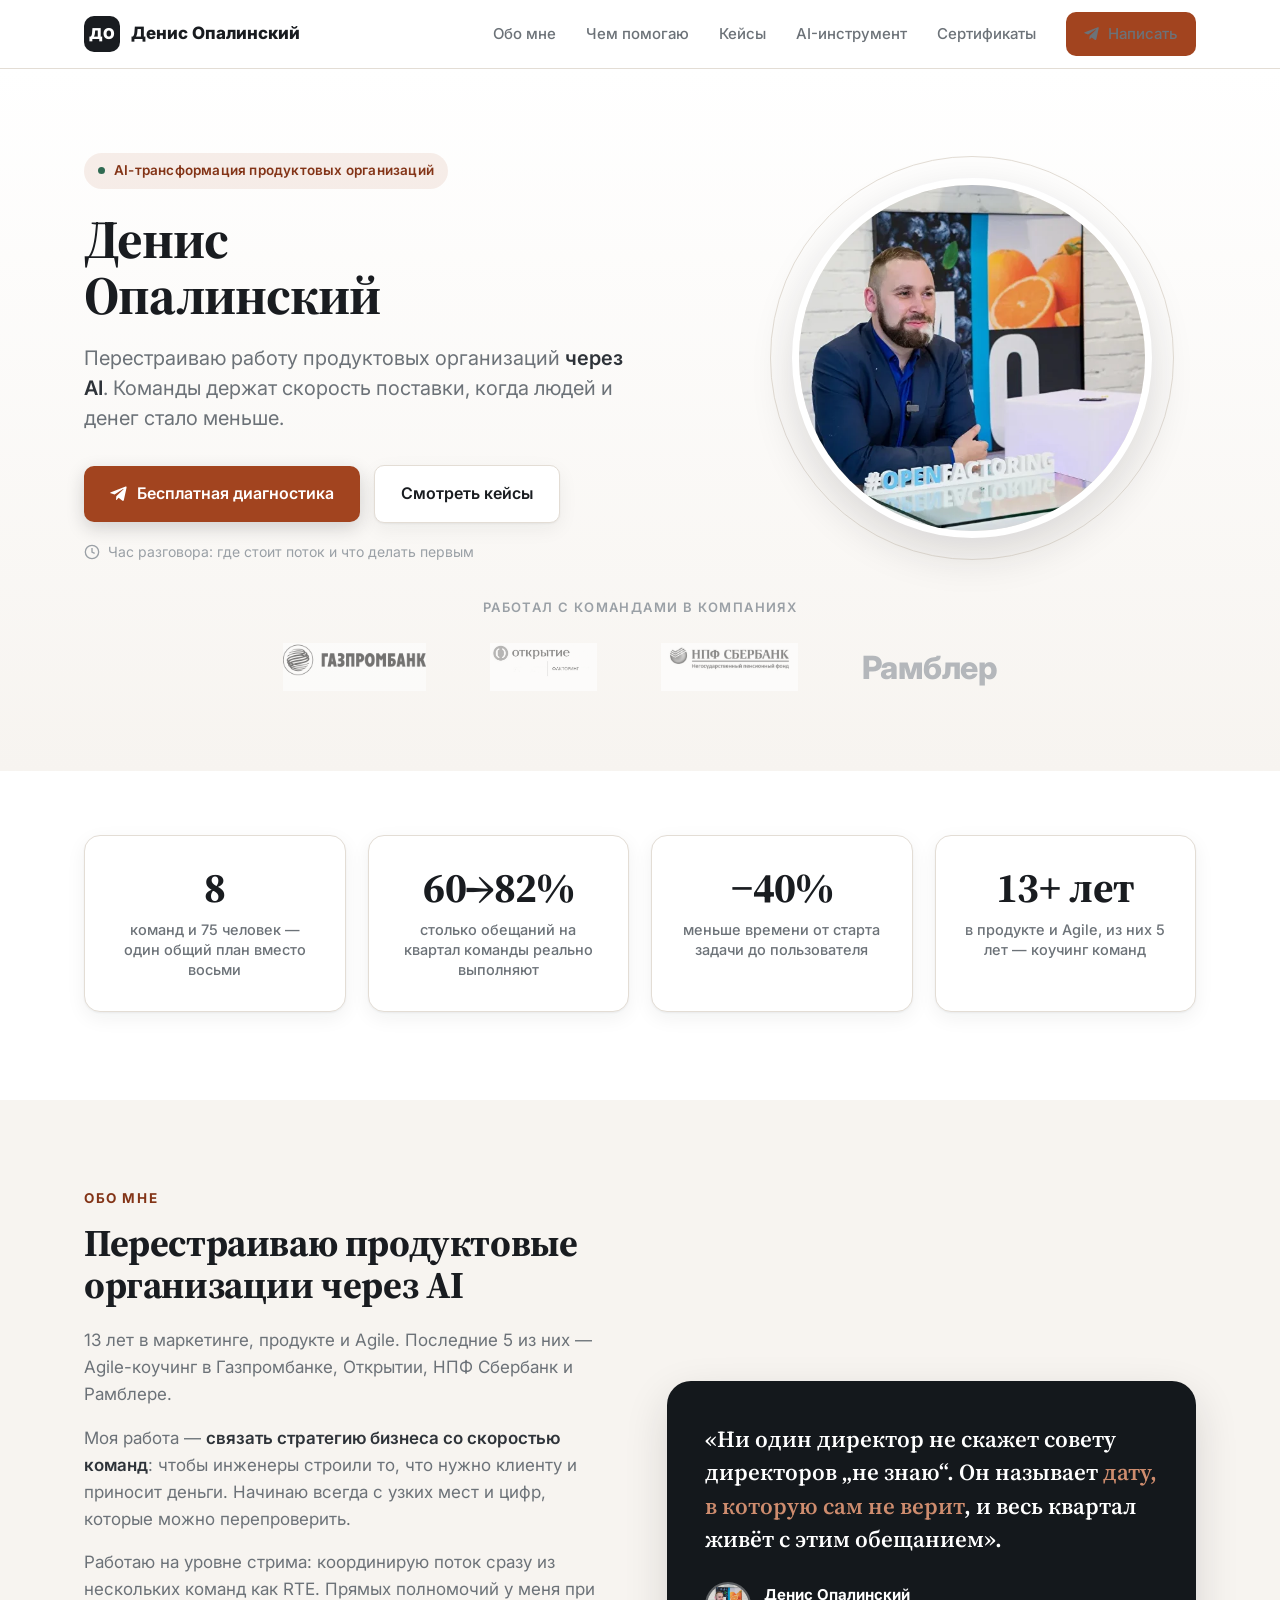
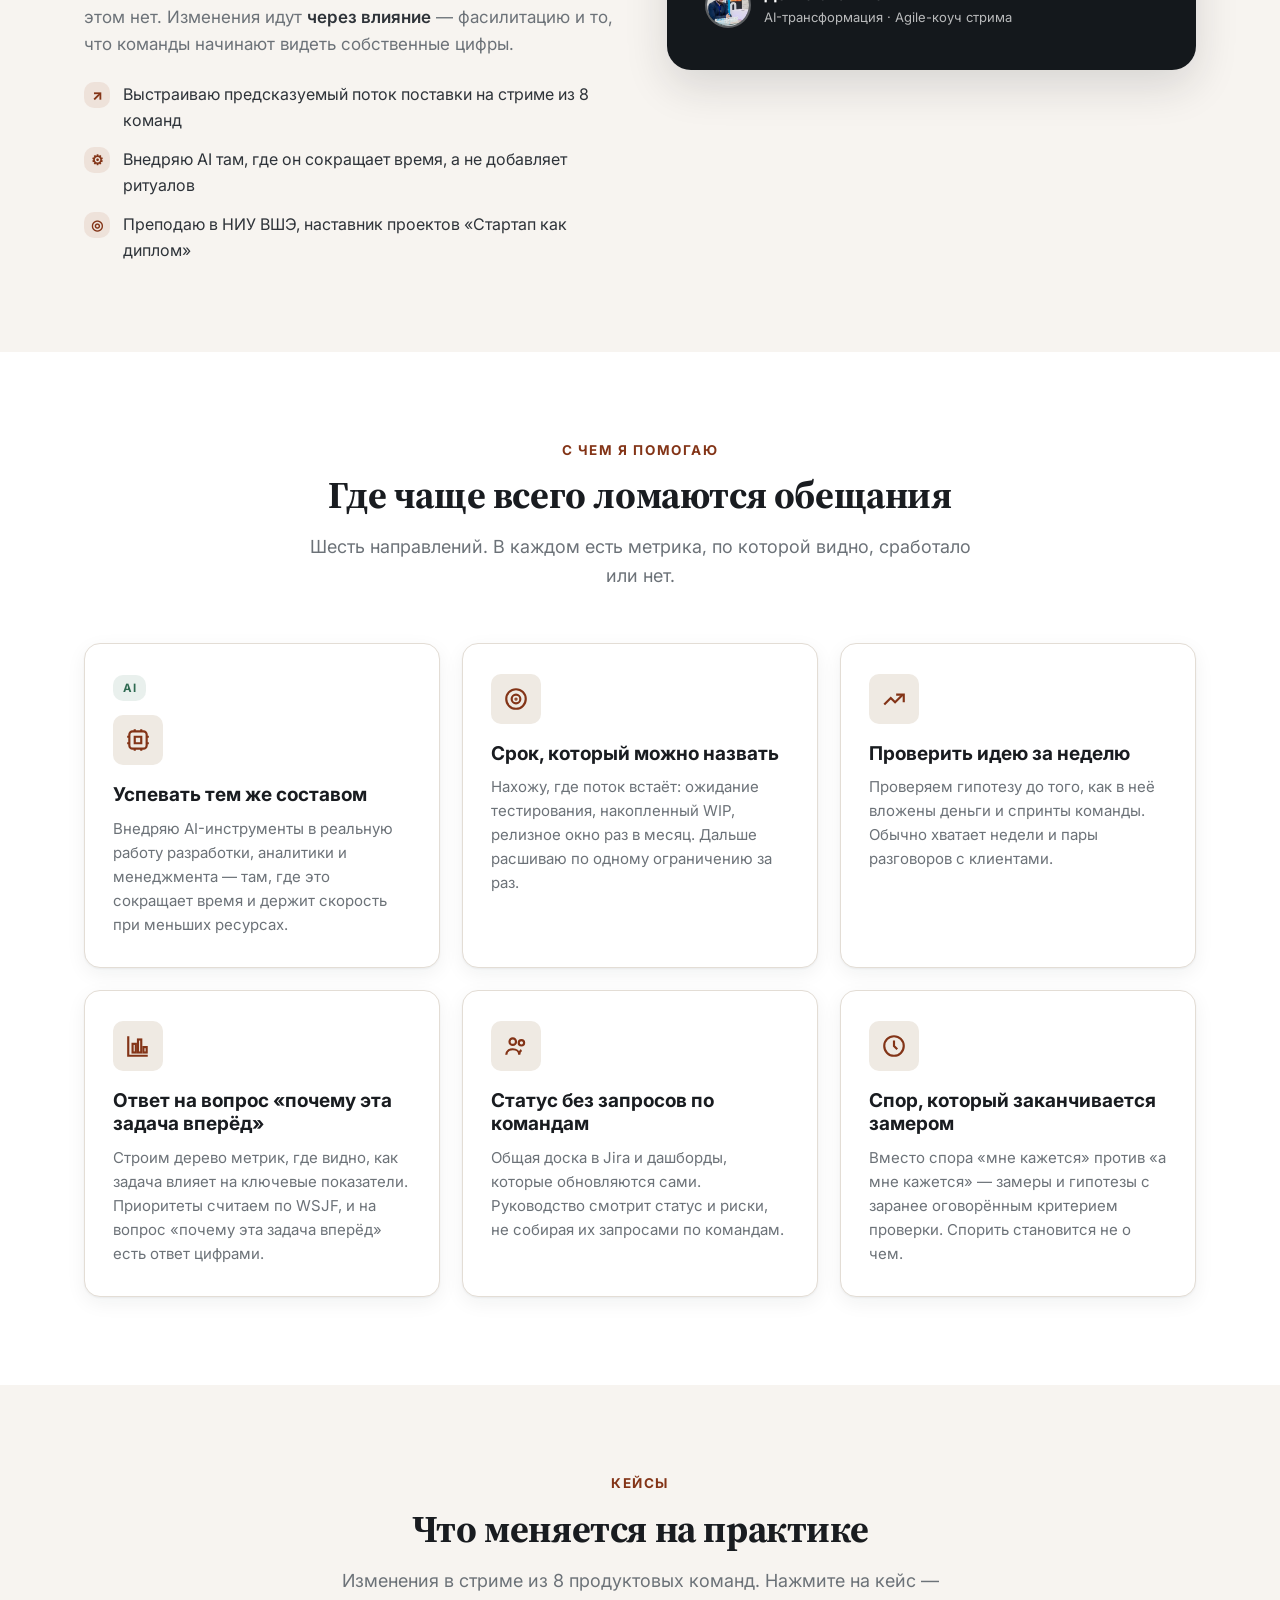
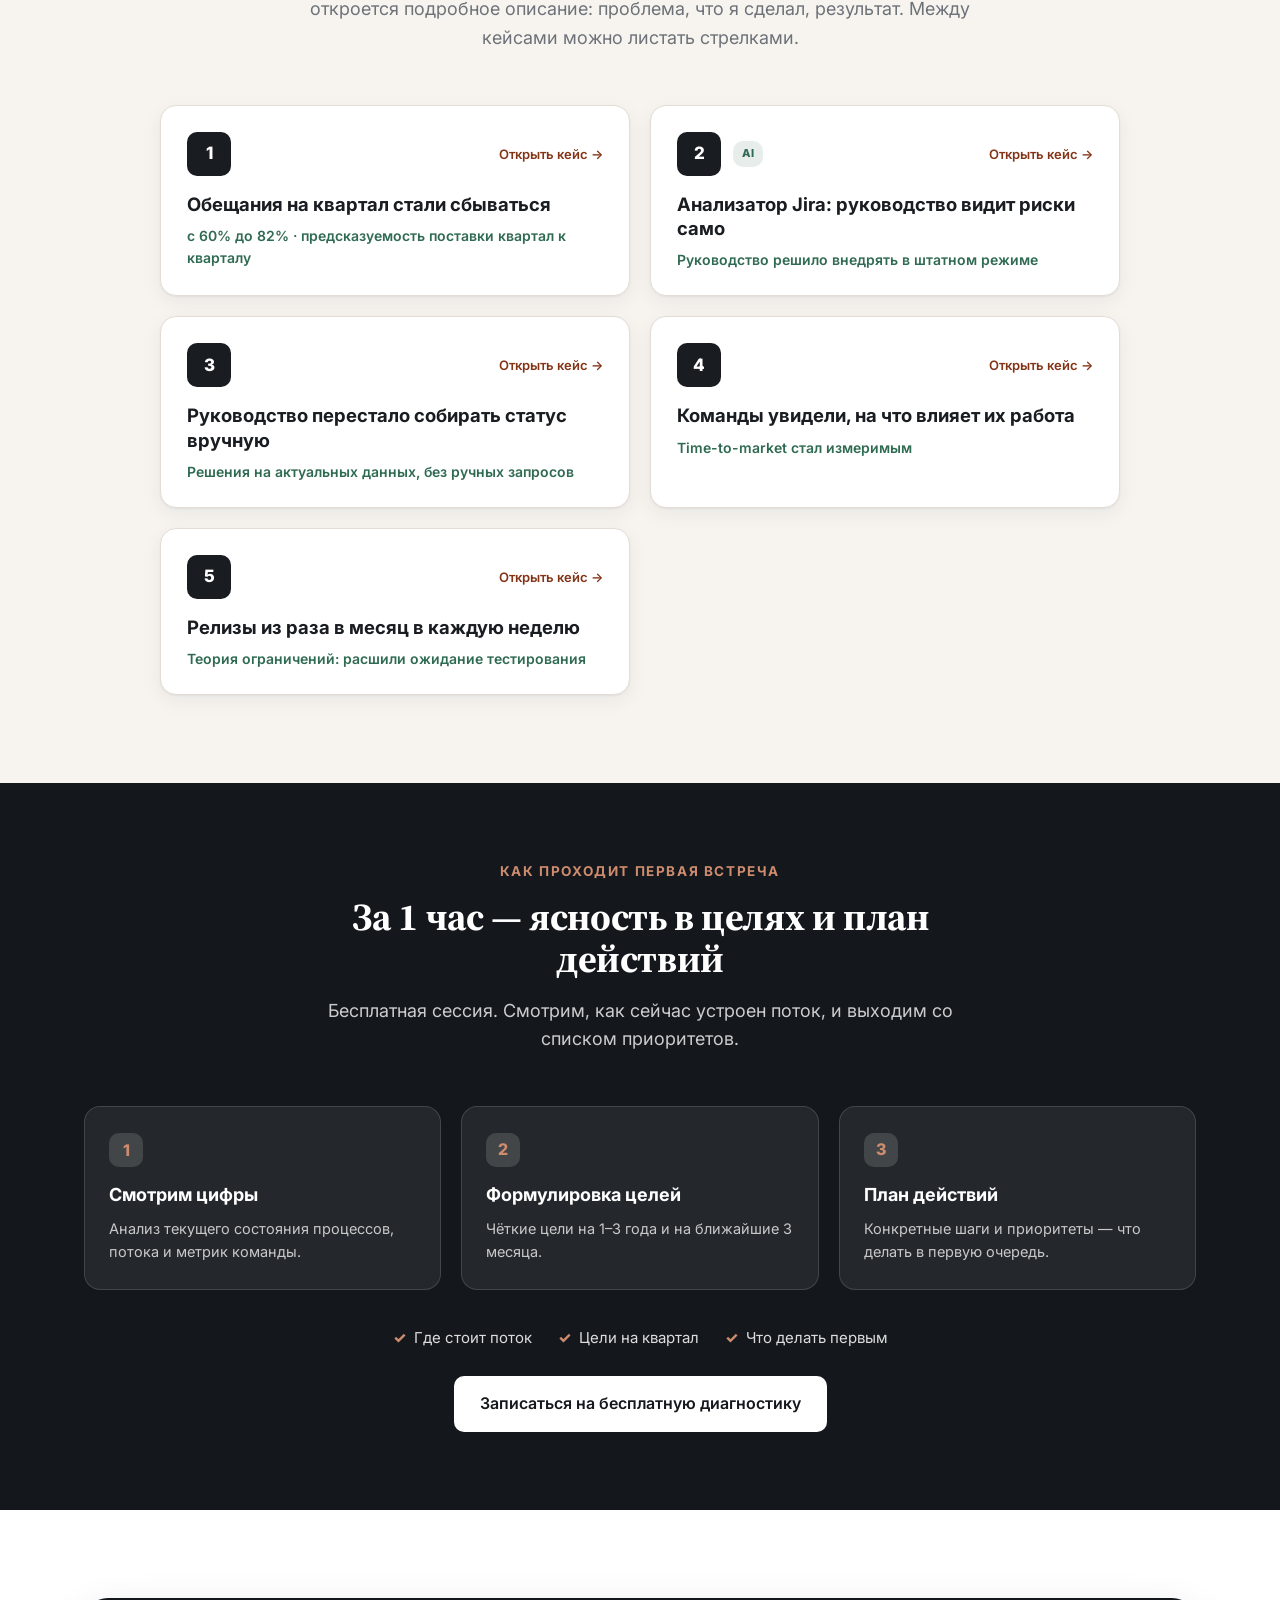
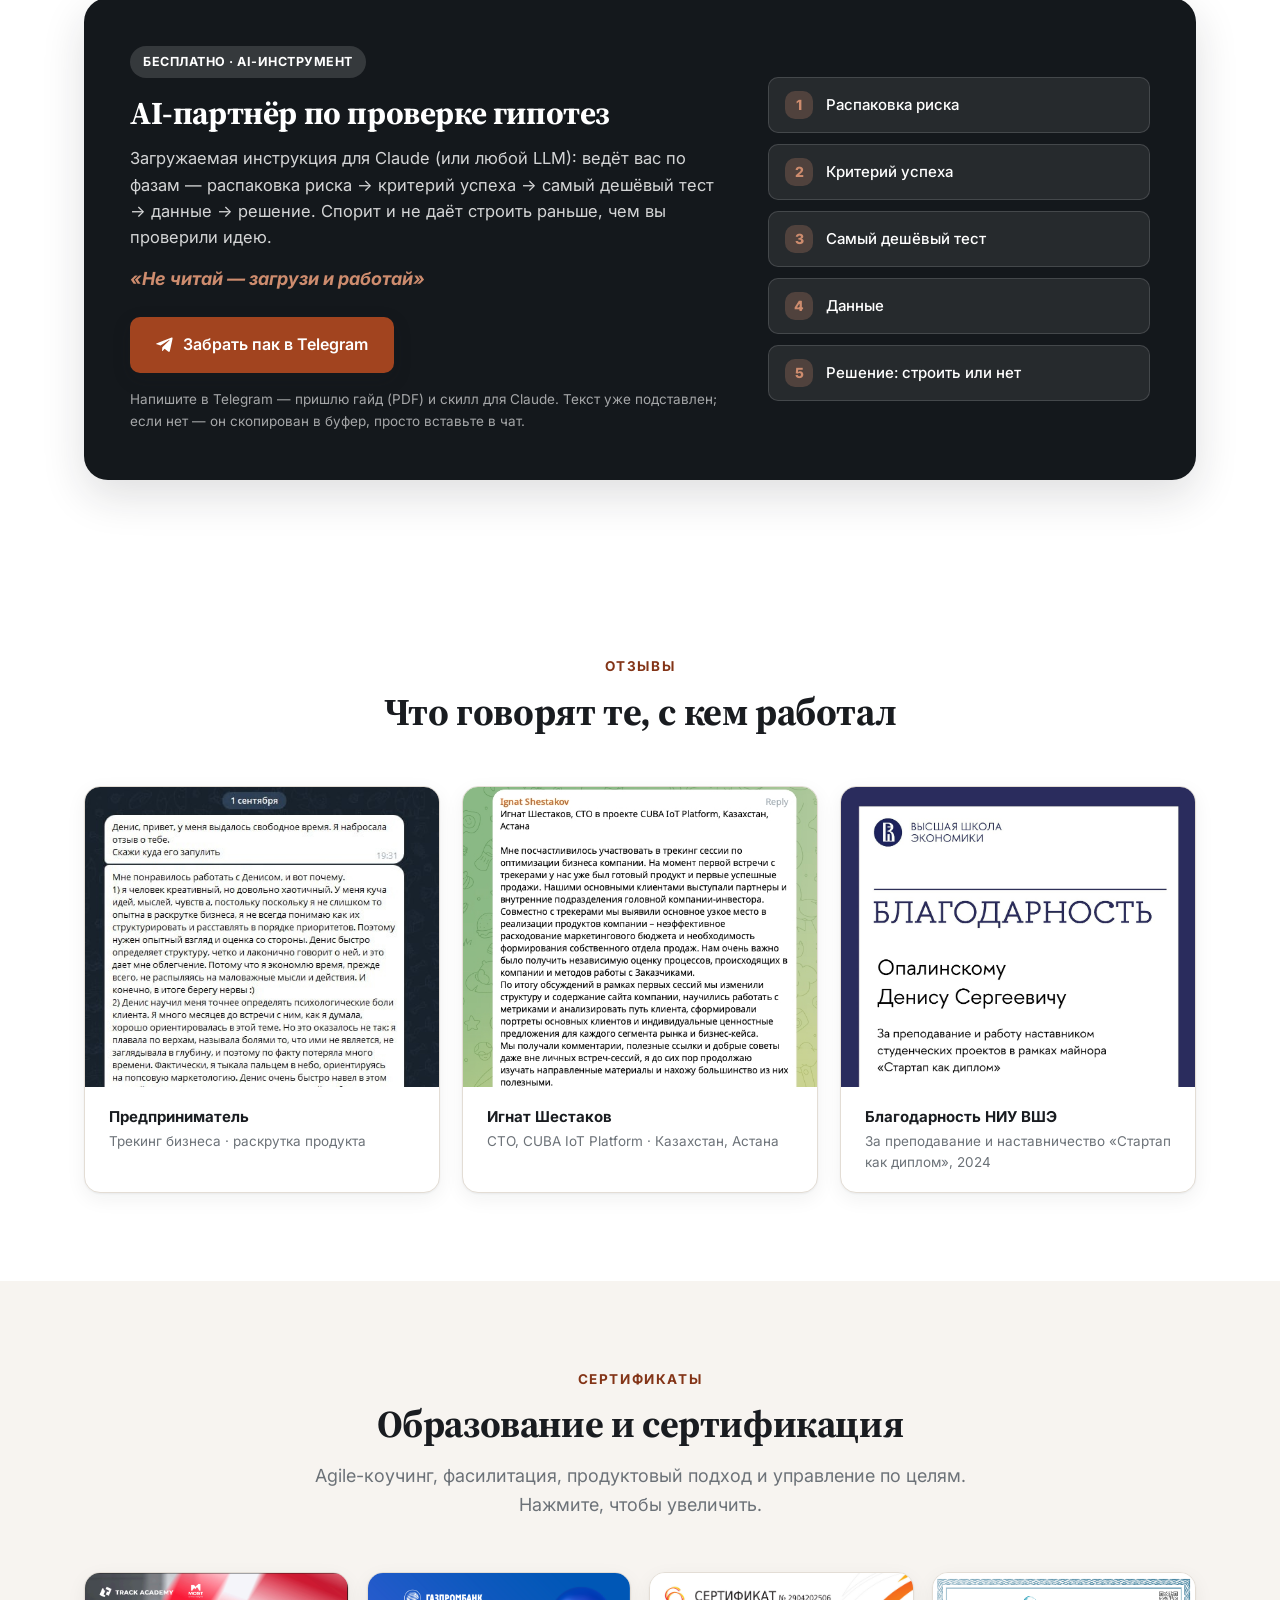
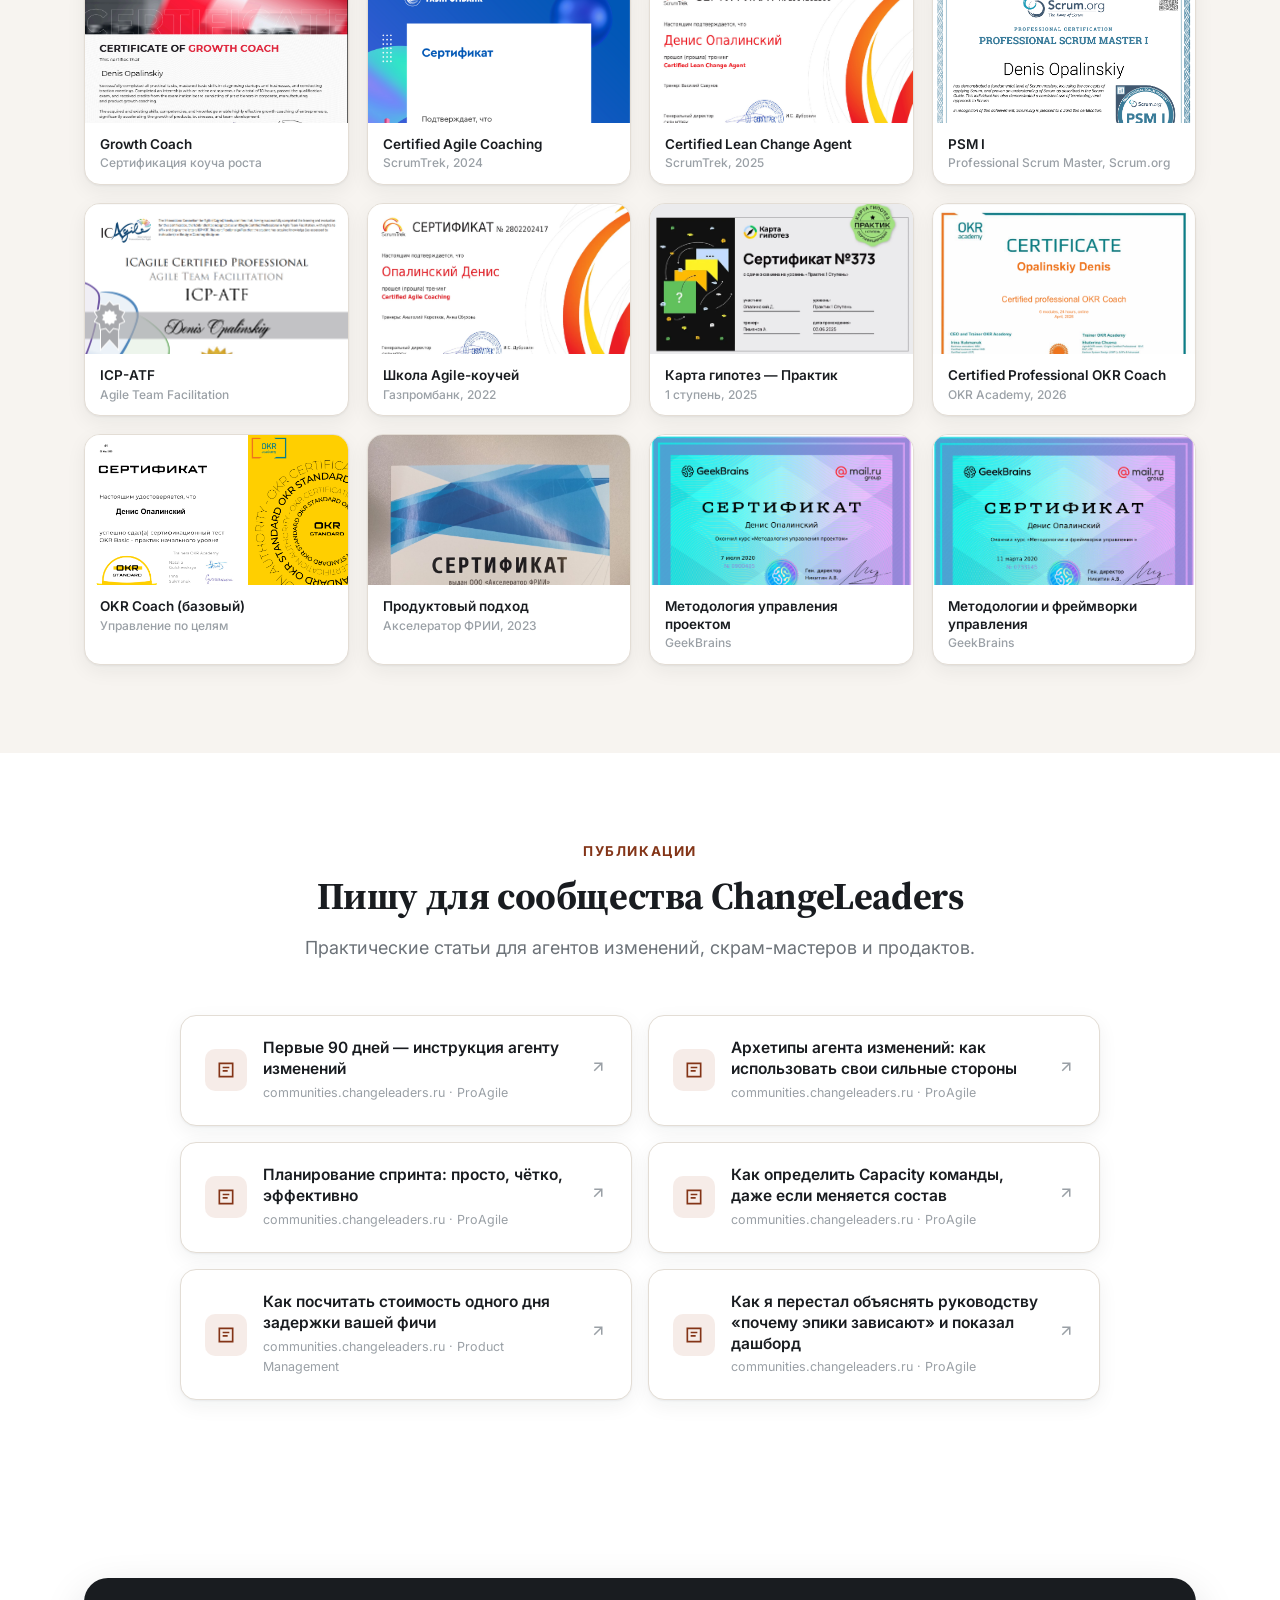
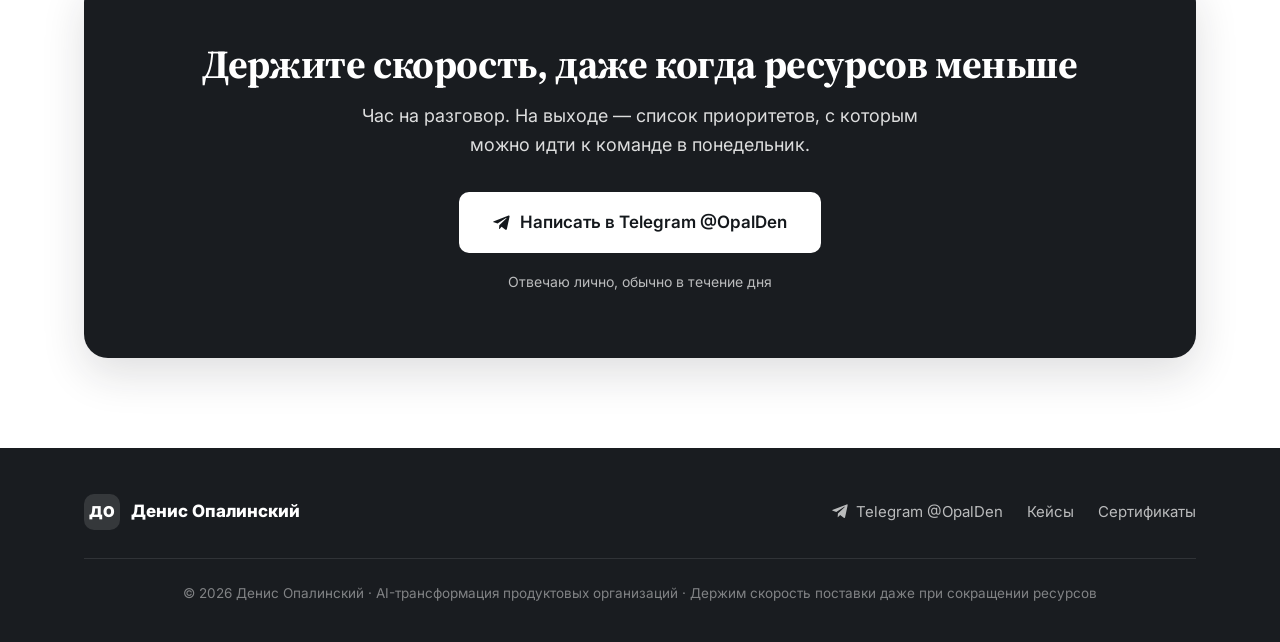
==== index.html @ 6c0de939 "Кейс 1: пояснить, что именно выросло с 60% до 82% Подпись под заголовком была голой цифрой без указа" ====
<!DOCTYPE html>
<!-- build: 2026-07-24 · force production redeploy -->
<html lang="ru">
<head>
<meta charset="UTF-8">
<meta name="viewport" content="width=device-width, initial-scale=1.0">
<title>Денис Опалинский — перестраиваю продуктовые организации через AI</title>
<script>document.documentElement.classList.add('js');</script>
<meta name="description" content="Перестраиваю работу продуктовых организаций через AI — чтобы команды держали скорость поставки даже при сокращении ресурсов. 13+ лет в продукте, 5 лет Agile-коучинга.">
<link rel="preconnect" href="https://fonts.googleapis.com">
<link rel="preconnect" href="https://fonts.gstatic.com" crossorigin>
<link href="https://fonts.googleapis.com/css2?family=Inter:wght@400;500;600;700;800;900&family=Source+Serif+4:opsz,wght@8..60,400;8..60,600;8..60,700&display=swap" rel="stylesheet">
<style>
  :root{
    --ink:#191C20;
    --ink-2:#2B3037;
    --dark:#14181C;
    --accent:#A2441F;
    --accent-deep:#833417;
    --accent-soft:#CE8C6E;
    --ok:#2F6A52;
    --text:#2E3339;
    --muted:#6C7278;
    --muted-2:#9AA0A6;
    --bg:#FFFFFF;
    --bg-alt:#F7F4F0;
    --bg-soft:#EFEAE3;
    --border:#E3DDD5;
    --card:#FFFFFF;
    --shadow:0 1px 2px rgba(25,28,32,.05), 0 6px 20px rgba(25,28,32,.06);
    --shadow-lg:0 16px 44px rgba(25,28,32,.14);
    --radius:16px;
    --radius-sm:10px;
    --radius-lg:24px;
    --max:1160px;
    --font:'Inter',-apple-system,BlinkMacSystemFont,'Segoe UI',Roboto,'Helvetica Neue',Arial,sans-serif;
    --font-display:'Source Serif 4',Georgia,'Times New Roman',serif;
  }
  *{box-sizing:border-box;margin:0;padding:0}
  html{scroll-behavior:smooth}
  body{
    font-family:var(--font);
    color:var(--text);
    background:var(--bg);
    line-height:1.6;
    -webkit-font-smoothing:antialiased;
    text-rendering:optimizeLegibility;
  }
  a{color:inherit;text-decoration:none}
  img{max-width:100%;display:block}
  .wrap{max-width:var(--max);margin:0 auto;padding:0 24px}
  section{position:relative}

  /* ---------- Header ---------- */
  header{
    position:sticky;top:0;z-index:50;
    background:rgba(255,255,255,.82);
    backdrop-filter:saturate(180%) blur(14px);
    border-bottom:1px solid var(--border);
  }
  .nav{display:flex;align-items:center;justify-content:space-between;height:68px}
  .brand{display:flex;align-items:center;gap:11px;font-weight:800;font-size:17px;color:var(--ink)}
  .brand .mark{
    width:36px;height:36px;border-radius:10px;flex:0 0 auto;
    background:var(--ink);
    color:#fff;display:grid;place-items:center;font-weight:900;font-size:15px;letter-spacing:.5px;
  }
  .nav-links{display:flex;align-items:center;gap:30px}
  .nav-links a{color:var(--muted);font-weight:500;font-size:15px;transition:color .15s}
  .nav-links a:hover{color:var(--ink)}
  .nav-cta{
    display:inline-flex;align-items:center;gap:8px;
    background:var(--accent);color:#fff;font-weight:600;font-size:14.5px;
    padding:10px 18px;border-radius:10px;transition:background .15s,transform .15s;
  }
  .nav-cta:hover{background:var(--accent-deep);transform:translateY(-1px)}
  .burger{display:none;background:none;border:0;cursor:pointer;width:42px;height:42px;border-radius:10px}
  .burger span{display:block;width:22px;height:2px;background:var(--ink);margin:5px auto;border-radius:2px;transition:.2s}

  /* ---------- Hero ---------- */
  .hero{
    background:
      linear-gradient(180deg,#fff 0%,var(--bg-alt) 100%);
    padding:84px 0 72px;overflow:hidden;
  }
  .hero-grid{display:grid;grid-template-columns:1.15fr .85fr;gap:56px;align-items:center}
  .eyebrow{
    display:inline-flex;align-items:center;gap:9px;
    background:rgba(162,68,31,.09);color:var(--accent-deep);
    font-weight:600;font-size:13.5px;letter-spacing:.2px;
    padding:7px 14px;border-radius:999px;margin-bottom:22px;
  }
  .eyebrow .dot{width:7px;height:7px;border-radius:50%;background:var(--ok)}
  h1{font-size:54px;line-height:1.04;font-weight:900;letter-spacing:-1.4px;color:var(--ink);margin-bottom:20px}
  .hero h1 .accent{color:var(--accent-deep)}
  .lead{font-size:20px;line-height:1.5;color:var(--muted);max-width:560px;margin-bottom:32px;font-weight:400}
  .lead strong{color:var(--text);font-weight:600}
  .hero-cta{display:flex;flex-wrap:wrap;gap:14px;align-items:center}
  .btn{
    display:inline-flex;align-items:center;gap:9px;font-weight:600;font-size:16px;
    padding:15px 26px;border-radius:10px;cursor:pointer;border:0;transition:.16s;
  }
  .btn-primary{background:var(--accent);color:#fff;box-shadow:0 6px 18px rgba(25,28,32,.18)}
  .btn-primary:hover{background:var(--accent-deep);transform:translateY(-2px);box-shadow:0 10px 24px rgba(25,28,32,.20)}
  .btn-ghost{background:#fff;color:var(--ink);border:1px solid var(--border);box-shadow:var(--shadow)}
  .btn-ghost:hover{border-color:var(--accent-soft);color:var(--accent-deep);transform:translateY(-2px)}
  .hero-note{margin-top:18px;font-size:14px;color:var(--muted-2);display:flex;align-items:center;gap:8px}

  .hero-photo{position:relative;justify-self:center}
  .hero-photo .ring{
    position:absolute;inset:-22px;border-radius:50%;
    border:1px solid var(--border);z-index:0;
  }
  .hero-photo .frame{
    position:relative;z-index:1;width:360px;height:360px;border-radius:50%;
    overflow:hidden;border:7px solid #fff;box-shadow:var(--shadow-lg);background:var(--bg-soft);
  }
  .hero-photo .frame img{width:100%;height:100%;object-fit:cover;object-position:center 20%}
  .badge-float{
    position:absolute;z-index:2;background:#fff;border:1px solid var(--border);
    box-shadow:var(--shadow-lg);border-radius:16px;padding:12px 15px;display:flex;align-items:center;gap:11px;
  }
  .badge-float .num{font-size:22px;font-weight:900;color:var(--accent-deep);line-height:1}
  .badge-float .cap{font-size:12px;color:var(--muted);line-height:1.25;font-weight:500}
  .bf-1{top:18px;left:-34px}
  .bf-2{bottom:24px;right:-30px}

  /* ---------- Logo strip ---------- */
  .logos{padding:34px 0 6px}
  .logos .label{text-align:center;color:var(--muted-2);font-size:13px;font-weight:600;letter-spacing:1.4px;text-transform:uppercase;margin-bottom:24px}
  .logos-row{display:flex;flex-wrap:wrap;align-items:center;justify-content:center;gap:64px}
  .logos-row img{height:48px;width:auto;object-fit:contain;filter:grayscale(1);opacity:.66;transition:.2s}
  .logos-row img:hover{filter:grayscale(0);opacity:1}
  .logos-row .word{font-weight:800;font-size:32px;color:var(--muted-2);opacity:.72;letter-spacing:-.5px}
  @media(max-width:760px){.logos-row{gap:36px 40px}.logos-row img{height:38px}.logos-row .word{font-size:26px}}

  /* ---------- Section header ---------- */
  .sec{padding:88px 0}
  .sec.alt{background:var(--bg-alt)}
  .sec-head{text-align:center;max-width:680px;margin:0 auto 52px}
  .kicker{color:var(--accent-deep);font-weight:700;font-size:13.5px;letter-spacing:1.6px;text-transform:uppercase;margin-bottom:14px}
  h2{font-size:38px;line-height:1.1;font-weight:800;letter-spacing:-.9px;color:var(--ink)}
  .sec-head p{margin-top:16px;font-size:18px;color:var(--muted)}

  /* ---------- Stats ---------- */
  .stats{display:grid;grid-template-columns:repeat(4,1fr);gap:22px}
  .stat{
    background:var(--card);border:1px solid var(--border);border-radius:var(--radius);
    padding:30px 26px;text-align:center;box-shadow:var(--shadow);transition:.18s;
  }
  .stat:hover{transform:translateY(-3px);box-shadow:var(--shadow-lg)}
  .stat .big{font-size:42px;font-weight:900;letter-spacing:-1.5px;
    color:var(--ink);line-height:1}
  .stat .desc{margin-top:12px;color:var(--muted);font-size:14.5px;font-weight:500;line-height:1.4}

  /* ---------- About / superpower ---------- */
  .about-grid{display:grid;grid-template-columns:1fr 1fr;gap:54px;align-items:center}
  .about-text h2{margin-bottom:20px}
  .about-text p{color:var(--muted);font-size:17px;margin-bottom:16px}
  .about-text p strong{color:var(--text);font-weight:600}
  .about-list{list-style:none;margin-top:24px;display:grid;gap:14px}
  .about-list li{display:flex;gap:13px;align-items:flex-start;font-size:16px;color:var(--text)}
  .about-list .ic{flex:0 0 auto;width:26px;height:26px;border-radius:10px;background:rgba(162,68,31,.10);color:var(--accent-deep);display:grid;place-items:center;font-weight:800;font-size:14px}
  .about-card{
    background:var(--dark);color:#fff;border-radius:24px;
    padding:42px 38px;box-shadow:var(--shadow-lg);position:relative;overflow:hidden;
  }
  .about-card::after{content:"";position:absolute;width:260px;height:260px;border-radius:50%;
    background:none;top:-90px;right:-70px}
  .about-card .q{font-size:23px;line-height:1.45;font-weight:600;position:relative;z-index:1}
  .about-card .q .hl{color:var(--accent-soft)}
  .about-card .sign{margin-top:26px;position:relative;z-index:1;display:flex;align-items:center;gap:13px}
  .about-card .sign .av{width:46px;height:46px;border-radius:50%;overflow:hidden;border:2px solid rgba(255,255,255,.3)}
  .about-card .sign .av img{width:100%;height:100%;object-fit:cover}
  .about-card .sign .nm{font-weight:700;font-size:15px}
  .about-card .sign .rl{font-size:13px;color:rgba(255,255,255,.7)}

  /* ---------- Services ---------- */
  .cards{display:grid;grid-template-columns:repeat(3,1fr);gap:22px}
  .card{
    background:var(--card);border:1px solid var(--border);border-radius:var(--radius);
    padding:30px 28px;box-shadow:var(--shadow);transition:.18s;position:relative;overflow:hidden;
  }
  .card:hover{transform:translateY(-4px);box-shadow:var(--shadow-lg);border-color:#EDE6DD}
  .card .ic{
    width:50px;height:50px;border-radius:10px;display:grid;place-items:center;margin-bottom:18px;
    background:var(--bg-soft);color:var(--accent-deep);
  }
  .card .ic svg{width:26px;height:26px}
  .card h3{font-size:19px;font-weight:700;color:var(--ink);margin-bottom:10px;line-height:1.25}
  .card p{color:var(--muted);font-size:15px}
  .card .tag{display:inline-block;margin-bottom:14px;font-size:11.5px;font-weight:700;letter-spacing:.5px;color:var(--ok);background:rgba(47,106,82,.10);padding:4px 10px;border-radius:10px;text-transform:uppercase}

  /* ---------- Cases (clickable cards → modal) ---------- */
  .cases-grid{display:grid;grid-template-columns:repeat(2,1fr);gap:20px;max-width:960px;margin:0 auto}
  .case-card{
    background:var(--card);border:1px solid var(--border);border-radius:var(--radius);
    box-shadow:var(--shadow);padding:26px 26px 24px;cursor:pointer;transition:.18s;position:relative;outline:none;
  }
  .case-card:hover,.case-card:focus-visible{transform:translateY(-4px);box-shadow:var(--shadow-lg);border-color:#E6DED5}
  .cc-top{display:flex;align-items:center;gap:12px;margin-bottom:16px}
  .case-num{flex:0 0 auto;width:44px;height:44px;border-radius:10px;display:grid;place-items:center;
    background:var(--ink);color:#fff;font-weight:800;font-size:17px}
  .cc-tag{font-size:11px;font-weight:800;letter-spacing:.5px;color:var(--ok);background:rgba(47,106,82,.12);padding:4px 9px;border-radius:10px;text-transform:uppercase}
  .cc-open{margin-left:auto;font-size:13px;font-weight:600;color:var(--accent-deep);transition:.18s}
  .case-card:hover .cc-open{transform:translateX(3px)}
  .case-card h3{font-size:18.5px;font-weight:700;color:var(--ink);line-height:1.3;margin-bottom:9px}
  .case-card .res{font-size:14px;color:var(--ok);font-weight:600}
  .case-detail{display:none}
  /* shared blocks (used inside modal) */
  .case-block{margin-bottom:20px}
  .case-block:last-child{margin-bottom:0}
  .case-block .lbl{font-size:12px;font-weight:700;letter-spacing:.8px;text-transform:uppercase;color:var(--muted-2);margin-bottom:8px}
  .case-block p{color:var(--text);font-size:15.5px}
  .case-block ul{list-style:none;display:grid;gap:10px;margin-top:4px}
  .case-block li{display:flex;gap:11px;font-size:15px;color:var(--text)}
  .case-block li::before{content:"";flex:0 0 auto;width:7px;height:7px;border-radius:50%;background:var(--accent);margin-top:9px}
  .case-result{background:var(--bg-soft);border-left:3px solid var(--ok);border-radius:0 10px 10px 0;padding:16px 20px}
  .case-result .lbl{color:var(--ok)}
  .case-result p{font-weight:600;color:var(--ink)}

  /* ---------- Case modal ---------- */
  .cm{position:fixed;inset:0;z-index:90;background:rgba(20,24,28,.62);backdrop-filter:blur(5px);
    display:none;align-items:center;justify-content:center;padding:24px}
  .cm.on{display:flex;animation:cmFade .2s ease}
  @keyframes cmFade{from{opacity:0}to{opacity:1}}
  .cm-box{background:var(--card);border-radius:24px;max-width:680px;width:100%;max-height:88vh;
    display:flex;flex-direction:column;overflow:hidden;box-shadow:0 30px 80px rgba(20,24,28,.4);position:relative;animation:cmRise .25s ease}
  @keyframes cmRise{from{transform:translateY(18px);opacity:.6}to{transform:none;opacity:1}}
  .cm-close{position:absolute;top:16px;right:18px;width:34px;height:34px;border-radius:50%;border:1px solid var(--border);
    background:#fff;color:var(--muted);font-size:22px;line-height:30px;text-align:center;cursor:pointer;z-index:2;transition:.15s}
  .cm-close:hover{background:var(--bg-soft);color:var(--ink)}
  .cm-content{padding:36px 38px 26px;overflow-y:auto}
  .cm-num{font-size:12.5px;font-weight:700;letter-spacing:1.2px;text-transform:uppercase;color:var(--accent-deep);margin-bottom:10px}
  .cm-content h3{font-size:26px;font-weight:800;line-height:1.2;color:var(--ink);margin-bottom:10px;letter-spacing:-.4px}
  .cm-res{display:inline-block;font-size:13.5px;font-weight:700;color:var(--ok);background:rgba(47,106,82,.1);padding:6px 13px;border-radius:999px;margin-bottom:24px}
  .cm-foot{display:flex;align-items:center;gap:14px;padding:16px 24px;border-top:1px solid var(--border);background:var(--bg-alt)}
  .cm-nav{flex:0 0 auto;display:inline-flex;align-items:center;gap:7px;background:#fff;border:1px solid var(--border);
    border-radius:10px;padding:10px 16px;font-size:14px;font-weight:600;color:var(--ink);cursor:pointer;transition:.15s;font-family:inherit}
  .cm-nav:hover{border-color:var(--accent-soft);color:var(--accent-deep)}
  .cm-next{margin-left:auto}
  .cm-count{font-size:13.5px;font-weight:600;color:var(--muted)}
  @media(max-width:760px){
    .cases-grid{grid-template-columns:1fr;max-width:520px}
    .cm-content{padding:30px 22px 22px}
    .cm-content h3{font-size:21px}
    .cm-nav{padding:9px 12px;font-size:13px}
  }

  /* ---------- Process band ---------- */
  .process{background:var(--dark);color:#fff;padding:78px 0}
  .process .sec-head h2{color:#fff}
  .process .sec-head .kicker{color:var(--accent-soft)}
  .process .sec-head p{color:rgba(255,255,255,.78)}
  .steps{display:grid;grid-template-columns:repeat(3,1fr);gap:20px;margin-bottom:36px}
  .step{background:rgba(255,255,255,.07);border:1px solid rgba(255,255,255,.14);border-radius:16px;padding:26px 24px;backdrop-filter:blur(4px)}
  .step .n{width:34px;height:34px;border-radius:10px;background:rgba(255,255,255,.14);display:grid;place-items:center;font-weight:800;margin-bottom:14px;color:var(--accent-soft)}
  .step h4{font-size:18px;font-weight:700;margin-bottom:7px}
  .step p{color:rgba(255,255,255,.75);font-size:14.5px}
  .process-foot{text-align:center}
  .process-tags{display:flex;flex-wrap:wrap;justify-content:center;gap:10px 26px;margin-bottom:26px;color:rgba(255,255,255,.85);font-size:15px}
  .process-tags span{display:inline-flex;align-items:center;gap:8px}
  .process-tags span::before{content:"✓";color:var(--accent-soft);font-weight:800}
  .btn-white{background:#fff;color:var(--dark)}
  .btn-white:hover{background:#F2EDE7;transform:translateY(-2px)}

  /* ---------- Testimonials ---------- */
  .tgrid-3{display:grid;grid-template-columns:repeat(3,1fr);gap:22px;align-items:start}
  .quote{
    background:var(--card);border:1px solid var(--border);border-radius:var(--radius);
    padding:30px 28px;box-shadow:var(--shadow);display:flex;flex-direction:column;height:100%;
  }
  .quote .mark{font-size:54px;line-height:.5;color:var(--accent-soft);font-weight:900;font-family:var(--font-display);margin-bottom:6px}
  .quote p{color:var(--text);font-size:15px;line-height:1.6;flex:1}
  .quote .who{margin-top:20px;padding-top:18px;border-top:1px solid var(--border)}
  .quote .who .nm{font-weight:700;color:var(--ink);font-size:15px}
  .quote .who .rl{font-size:13.5px;color:var(--muted)}
  .quote .orig{margin-top:12px;font-size:13px;font-weight:600;color:var(--accent-deep);cursor:pointer;display:inline-flex;align-items:center;gap:6px}
  .quote.image-cert{padding:0;overflow:hidden;cursor:pointer}
  .quote.image-cert .rthumb{height:300px;overflow:hidden;background:var(--bg-soft);position:relative}
  .quote.image-cert .rthumb img{width:100%;height:100%;object-fit:cover;object-position:top;transition:transform .3s}
  .quote.image-cert:hover .rthumb img{transform:scale(1.04)}
  .quote.image-cert .rthumb::after{content:"⤢ нажмите, чтобы открыть";position:absolute;bottom:10px;right:10px;background:rgba(25,28,32,.82);color:#fff;font-size:11.5px;font-weight:600;padding:5px 10px;border-radius:10px;opacity:0;transition:opacity .2s}
  .quote.image-cert:hover .rthumb::after{opacity:1}
  .quote.image-cert .cap{padding:18px 24px}
  .quote.image-cert .cap .nm{font-weight:700;color:var(--ink);font-size:15px}
  .quote.image-cert .cap .rl{font-size:13.5px;color:var(--muted);margin-top:2px}

  /* ---------- Case screenshots ---------- */
  .case-shots{display:grid;grid-template-columns:repeat(2,1fr);gap:12px;margin-top:6px}
  .case-shots .shot{border:1px solid var(--border);border-radius:10px;overflow:hidden;cursor:pointer;background:var(--bg-soft);position:relative;box-shadow:var(--shadow)}
  .case-shots .shot img{width:100%;height:128px;object-fit:cover;object-position:top left;transition:transform .3s}
  .case-shots .shot:hover img{transform:scale(1.05)}
  .case-shots .shot .scap{position:absolute;left:0;right:0;bottom:0;background:linear-gradient(transparent,rgba(25,28,32,.82));color:#fff;font-size:11.5px;font-weight:600;padding:16px 11px 8px}
  @media(max-width:520px){.case-shots{grid-template-columns:1fr}}

  /* ---------- Certificates ---------- */
  .cert-grid{display:grid;grid-template-columns:repeat(4,1fr);gap:18px}
  .cert{
    background:var(--card);border:1px solid var(--border);border-radius:16px;overflow:hidden;
    box-shadow:var(--shadow);cursor:pointer;transition:.18s;
  }
  .cert:hover{transform:translateY(-4px);box-shadow:var(--shadow-lg)}
  .cert .thumb{height:150px;background:var(--bg-soft);display:grid;place-items:center;overflow:hidden}
  .cert .thumb img{width:100%;height:100%;object-fit:cover;object-position:top}
  .cert .cap{padding:13px 15px;font-size:13.5px;font-weight:600;color:var(--ink);line-height:1.3}
  .cert .cap span{display:block;font-weight:500;color:var(--muted-2);font-size:12px;margin-top:2px}

  /* ---------- Publications ---------- */
  .pubs{display:grid;grid-template-columns:repeat(2,1fr);gap:16px;max-width:920px;margin:0 auto}
  .pub{
    background:var(--card);border:1px solid var(--border);border-radius:16px;padding:22px 24px;
    box-shadow:var(--shadow);transition:.18s;display:flex;align-items:center;gap:16px;
  }
  .pub:hover{transform:translateY(-3px);box-shadow:var(--shadow-lg);border-color:#EDE6DD}
  .pub .ic{flex:0 0 auto;width:42px;height:42px;border-radius:10px;background:rgba(162,68,31,.10);color:var(--accent-deep);display:grid;place-items:center}
  .pub h4{font-size:15.5px;font-weight:600;color:var(--ink);line-height:1.35}
  .pub .src{font-size:12.5px;color:var(--muted-2);margin-top:3px}
  .pub .arrow{margin-left:auto;color:var(--muted-2);flex:0 0 auto;transition:.2s}
  .pub:hover .arrow{color:var(--accent-deep);transform:translate(3px,-3px)}

  /* ---------- Lead magnet ---------- */
  .lm-card{
    display:grid;grid-template-columns:1.4fr .9fr;gap:44px;align-items:center;
    background:var(--dark);
    border-radius:24px;padding:48px 46px;color:#fff;box-shadow:var(--shadow-lg);position:relative;overflow:hidden;
  }
  .lm-card::after{content:"";position:absolute;width:300px;height:300px;border-radius:50%;
    background:none;bottom:-120px;right:-60px}
  .lm-left{position:relative;z-index:1}
  .lm-badge{display:inline-block;background:rgba(255,255,255,.14);color:#fff;font-weight:700;
    font-size:12.5px;letter-spacing:.5px;padding:6px 13px;border-radius:999px;margin-bottom:18px;text-transform:uppercase}
  .lm-card h2{color:#fff;font-size:32px;margin-bottom:14px}
  .lm-sub{color:rgba(255,255,255,.82);font-size:16.5px;margin-bottom:14px}
  .lm-tagline{font-size:18px;font-weight:700;color:var(--accent-soft);font-style:italic;margin-bottom:24px}
  .lm-cta{display:flex;flex-wrap:wrap;gap:13px;margin-bottom:16px}
  .lm-note{font-size:13.5px;color:rgba(255,255,255,.62)}
  .lm-right{position:relative;z-index:1}
  .lm-flow{display:grid;gap:11px}
  .lm-step{display:flex;align-items:center;gap:13px;background:rgba(255,255,255,.08);
    border:1px solid rgba(255,255,255,.14);border-radius:10px;padding:13px 16px;font-size:15px;font-weight:500}
  .lm-step span{flex:0 0 auto;width:28px;height:28px;border-radius:10px;background:rgba(206,140,110,.25);
    color:var(--accent-soft);display:grid;place-items:center;font-weight:800;font-size:14px}

  /* ---------- Final CTA ---------- */
  .final{padding:90px 0}
  .final-card{
    background:var(--ink);border-radius:24px;
    padding:64px 48px;text-align:center;color:#fff;position:relative;overflow:hidden;box-shadow:var(--shadow-lg);
  }
  .final-card::before{content:"";position:absolute;width:420px;height:420px;border-radius:50%;
    background:none;top:-180px;left:-120px}
  .final-card::after{content:"";position:absolute;width:360px;height:360px;border-radius:50%;
    background:none;bottom:-160px;right:-100px}
  .final-card>*{position:relative;z-index:1}
  .final-card h2{color:#fff;font-size:40px;margin-bottom:16px}
  .final-card p{font-size:18px;color:rgba(255,255,255,.85);max-width:560px;margin:0 auto 32px}
  .final-card .btn-white{font-size:17px;padding:17px 34px}
  .final-sub{margin-top:18px;font-size:14px;color:rgba(255,255,255,.7)}

  /* ---------- Footer ---------- */
  footer{background:var(--ink);color:rgba(255,255,255,.7);padding:46px 0 38px}
  .foot{display:flex;flex-wrap:wrap;align-items:center;justify-content:space-between;gap:20px}
  .foot .brand{color:#fff}
  .foot .brand .mark{background:rgba(255,255,255,.12)}
  .foot-links{display:flex;gap:24px;align-items:center;font-size:15px}
  .foot-links a{color:rgba(255,255,255,.7);transition:.15s;display:inline-flex;align-items:center;gap:7px}
  .foot-links a:hover{color:#fff}
  .foot-copy{margin-top:28px;padding-top:24px;border-top:1px solid rgba(255,255,255,.1);font-size:13.5px;color:rgba(255,255,255,.45);text-align:center}

  /* ---------- Lightbox ---------- */
  .lb{position:fixed;inset:0;z-index:100;background:rgba(20,24,28,.9);display:none;align-items:center;justify-content:center;padding:30px;backdrop-filter:blur(4px)}
  .lb.on{display:flex}
  .lb img{max-width:88%;max-height:88%;border-radius:10px;box-shadow:0 20px 70px rgba(0,0,0,.5)}
  .lb-close{position:absolute;top:22px;right:28px;color:#fff;font-size:38px;cursor:pointer;line-height:1;font-weight:300;z-index:2}
  .lb-nav{position:absolute;top:50%;transform:translateY(-50%);width:54px;height:54px;border-radius:50%;
    background:rgba(255,255,255,.12);border:1px solid rgba(255,255,255,.25);color:#fff;font-size:30px;line-height:50px;
    text-align:center;cursor:pointer;user-select:none;transition:background .15s;z-index:2}
  .lb-nav:hover{background:rgba(255,255,255,.26)}
  .lb-prev{left:22px}.lb-next{right:22px}
  .lb-counter{position:absolute;bottom:22px;left:50%;transform:translateX(-50%);color:rgba(255,255,255,.85);
    font-size:14px;font-weight:600;background:rgba(255,255,255,.1);padding:6px 14px;border-radius:999px}
  @media(max-width:600px){.lb-nav{width:44px;height:44px;font-size:24px;line-height:42px}.lb-prev{left:8px}.lb-next{right:8px}}

  /* ---------- Reveal ---------- */
  /* Reveal is progressive enhancement: content is hidden ONLY when JS is active (html.js).
     Without JS everything stays visible — no white screen if inline JS is blocked. */
  .reveal{transition:opacity .6s ease,transform .6s ease}
  html.js .reveal{opacity:0;transform:translateY(22px)}
  html.js .reveal.in{opacity:1;transform:none}

  /* ---------- Responsive ---------- */
  @media(max-width:980px){
    .hero-grid{grid-template-columns:1fr;gap:44px}
    .hero-photo{order:-1}
    .about-grid{grid-template-columns:1fr;gap:36px}
    .stats{grid-template-columns:repeat(2,1fr)}
    .cards{grid-template-columns:repeat(2,1fr)}
    .lm-card{grid-template-columns:1fr;gap:30px;padding:38px 30px}
    .steps{grid-template-columns:1fr}
    .trid-3{grid-template-columns:1fr}
    .tgrid{grid-template-columns:1fr}
    .cert-grid{grid-template-columns:repeat(3,1fr)}
  }
  @media(max-width:760px){
    .nav-links{
      position:absolute;top:68px;left:0;right:0;background:#fff;border-bottom:1px solid var(--border);
      flex-direction:column;align-items:stretch;gap:0;padding:8px 0;display:none;box-shadow:var(--shadow);
    }
    .nav-links.open{display:flex}
    .nav-links a{padding:13px 24px}
    .nav-links .nav-cta{margin:8px 24px;justify-content:center}
    .burger{display:block}
    h1{font-size:38px}
    h2{font-size:29px}
    .lead{font-size:18px}
    .sec{padding:60px 0}
    .cards{grid-template-columns:1fr}
    .tgrid,.tgrid-3,.grid-3{grid-template-columns:1fr}
    .pubs{grid-template-columns:1fr}
    .cert-grid{grid-template-columns:repeat(2,1fr)}
    .hero-photo .frame{width:280px;height:280px}
    .bf-1{left:-12px}.bf-2{right:-12px}
    .final-card{padding:44px 24px}
    .final-card h2{font-size:30px}
  }
  .grid-3,.tgrid-3{display:grid;grid-template-columns:repeat(3,1fr);gap:22px;align-items:start}
  /* responsive overrides for grid-3 — kept last so they win over the base rule above */
  @media(max-width:760px){.grid-3,.tgrid-3{grid-template-columns:1fr;max-width:460px;margin-left:auto;margin-right:auto}}

  h1,h2,.stat .big{font-family:var(--font-display);font-weight:700;letter-spacing:-.4px}
  h1{letter-spacing:-1px}
  .about-card .q{font-family:var(--font-display)}
</style>
</head>
<body>

<!-- ============ HEADER ============ -->
<header>
  <div class="wrap nav">
    <a href="#top" class="brand"><span class="mark">ДО</span> Денис Опалинский</a>
    <nav class="nav-links" id="navLinks">
      <a href="#about">Обо мне</a>
      <a href="#services">Чем помогаю</a>
      <a href="#cases">Кейсы</a>
      <a href="#leadmagnet">AI-инструмент</a>
      <a href="#certs">Сертификаты</a>
      <a href="https://t.me/OpalDen" target="_blank" class="nav-cta">
        <svg width="16" height="16" viewBox="0 0 24 24" fill="currentColor"><path d="M21.9 4.3 18.5 20c-.3 1.1-.9 1.4-1.9.9l-5.1-3.8-2.5 2.4c-.3.3-.5.5-1 .5l.4-5.1L18 5.6c.4-.3-.1-.5-.6-.2L6.1 12.6l-5-1.6c-1.1-.3-1.1-1 .2-1.5l19.5-7.5c.9-.3 1.7.2 1.1 2.3z"/></svg>
        Написать
      </a>
    </nav>
    <button class="burger" id="burger" aria-label="Меню"><span></span><span></span><span></span></button>
  </div>
</header>

<!-- ============ HERO ============ -->
<section class="hero" id="top">
  <div class="wrap hero-grid">
    <div class="hero-text reveal">
      <span class="eyebrow"><span class="dot"></span> AI-трансформация продуктовых организаций</span>
      <h1>Денис<br>Опалинский</h1>
      <p class="lead">Перестраиваю работу продуктовых организаций <strong>через AI</strong>. Команды держат скорость поставки, когда людей и денег стало меньше.</p>
      <div class="hero-cta">
        <a href="https://t.me/OpalDen" target="_blank" class="btn btn-primary">
          <svg width="18" height="18" viewBox="0 0 24 24" fill="currentColor"><path d="M21.9 4.3 18.5 20c-.3 1.1-.9 1.4-1.9.9l-5.1-3.8-2.5 2.4c-.3.3-.5.5-1 .5l.4-5.1L18 5.6c.4-.3-.1-.5-.6-.2L6.1 12.6l-5-1.6c-1.1-.3-1.1-1 .2-1.5l19.5-7.5c.9-.3 1.7.2 1.1 2.3z"/></svg>
          Бесплатная диагностика
        </a>
        <a href="#cases" class="btn btn-ghost">Смотреть кейсы</a>
      </div>
      <div class="hero-note">
        <svg width="16" height="16" viewBox="0 0 24 24" fill="none" stroke="currentColor" stroke-width="2"><circle cx="12" cy="12" r="10"/><path d="M12 6v6l4 2"/></svg>
        Час разговора: где стоит поток и что делать первым
      </div>
    </div>
    <div class="hero-photo reveal">
      <div class="ring"></div>
      <div class="frame"><img src="img/denis-profile-DdtMweza.webp" alt="Денис Опалинский"></div>
    </div>
  </div>

  <!-- logos -->
  <div class="wrap logos reveal">
    <div class="label">Работал с командами в компаниях</div>
    <div class="logos-row">
      <img src="logos/gazprombank-logo-BXinpRR6.webp" alt="Газпромбанк">
      <img src="logos/otkrytie-logo-BWYZqDSA.webp" alt="Открытие">
      <img src="logos/sberbank-logo-B2p8KnOD.webp" alt="НПФ Сбербанк">
      <span class="word">Рамблер</span>
    </div>
  </div>
</section>

<!-- ============ STATS ============ -->
<section class="sec" style="padding-top:64px">
  <div class="wrap">
    <div class="stats">
      <div class="stat reveal"><div class="big">8</div><div class="desc">команд и 75 человек — один общий план вместо восьми</div></div>
      <div class="stat reveal"><div class="big">60→82%</div><div class="desc">столько обещаний на квартал команды реально выполняют</div></div>
      <div class="stat reveal"><div class="big">−40%</div><div class="desc">меньше времени от старта задачи до пользователя</div></div>
      <div class="stat reveal"><div class="big">13+ лет</div><div class="desc">в продукте и Agile, из них 5 лет — коучинг команд</div></div>
    </div>
  </div>
</section>

<!-- ============ ABOUT ============ -->
<section class="sec alt" id="about">
  <div class="wrap about-grid">
    <div class="about-text reveal">
      <div class="kicker">Обо мне</div>
      <h2>Перестраиваю продуктовые организации через AI</h2>
      <p>13 лет в маркетинге, продукте и Agile. Последние 5 из них — Agile-коучинг в Газпромбанке, Открытии, НПФ Сбербанк и Рамблере.</p>
      <p>Моя работа — <strong>связать стратегию бизнеса со скоростью команд</strong>: чтобы инженеры строили то, что нужно клиенту и приносит деньги. Начинаю всегда с узких мест и цифр, которые можно перепроверить.</p>
      <p>Работаю на уровне стрима: координирую поток сразу из нескольких команд как RTE. Прямых полномочий у меня при этом нет. Изменения идут <strong>через влияние</strong> — фасилитацию и то, что команды начинают видеть собственные цифры.</p>
      <ul class="about-list">
        <li><span class="ic">↗</span> Выстраиваю предсказуемый поток поставки на стриме из 8 команд</li>
        <li><span class="ic">⚙</span> Внедряю AI там, где он сокращает время, а не добавляет ритуалов</li>
        <li><span class="ic">◎</span> Преподаю в НИУ ВШЭ, наставник проектов «Стартап как диплом»</li>
      </ul>
    </div>
    <div class="about-card reveal">
      <div class="q">«Ни один директор не скажет совету директоров „не знаю“. Он называет <span class="hl">дату, в которую сам не верит</span>, и весь квартал живёт с этим обещанием».</div>
      <div class="sign">
        <div class="av"><img src="img/denis-profile-DdtMweza.webp" alt=""></div>
        <div><div class="nm">Денис Опалинский</div><div class="rl">AI-трансформация · Agile-коуч стрима</div></div>
      </div>
    </div>
  </div>
</section>

<!-- ============ SERVICES ============ -->
<section class="sec" id="services">
  <div class="wrap">
    <div class="sec-head reveal">
      <div class="kicker">С чем я помогаю</div>
      <h2>Где чаще всего ломаются обещания</h2>
      <p>Шесть направлений. В каждом есть метрика, по которой видно, сработало или нет.</p>
    </div>
    <div class="cards">
      <div class="card reveal">
        <div class="tag">AI</div>
        <div class="ic"><svg viewBox="0 0 24 24" fill="none" stroke="currentColor" stroke-width="2"><rect x="4" y="4" width="16" height="16" rx="3"/><path d="M9 9h6v6H9z"/><path d="M9 2v2M15 2v2M9 20v2M15 20v2M2 9h2M2 15h2M20 9h2M20 15h2"/></svg></div>
        <h3>Успевать тем же составом</h3>
        <p>Внедряю AI-инструменты в реальную работу разработки, аналитики и менеджмента — там, где это сокращает время и держит скорость при меньших ресурсах.</p>
      </div>
      <div class="card reveal">
        <div class="ic"><svg viewBox="0 0 24 24" fill="none" stroke="currentColor" stroke-width="2"><circle cx="12" cy="12" r="9"/><circle cx="12" cy="12" r="4"/><circle cx="12" cy="12" r=".5" fill="currentColor"/></svg></div>
        <h3>Срок, который можно назвать</h3>
        <p>Нахожу, где поток встаёт: ожидание тестирования, накопленный WIP, релизное окно раз в месяц. Дальше расшиваю по одному ограничению за раз.</p>
      </div>
      <div class="card reveal">
        <div class="ic"><svg viewBox="0 0 24 24" fill="none" stroke="currentColor" stroke-width="2"><path d="M3 17l6-6 4 4 7-7"/><path d="M14 8h7v7"/></svg></div>
        <h3>Проверить идею за неделю</h3>
        <p>Проверяем гипотезу до того, как в неё вложены деньги и спринты команды. Обычно хватает недели и пары разговоров с клиентами.</p>
      </div>
      <div class="card reveal">
        <div class="ic"><svg viewBox="0 0 24 24" fill="none" stroke="currentColor" stroke-width="2"><path d="M3 3v18h18"/><rect x="7" y="10" width="3" height="8"/><rect x="12" y="6" width="3" height="12"/><rect x="17" y="13" width="3" height="5"/></svg></div>
        <h3>Ответ на вопрос «почему эта задача вперёд»</h3>
        <p>Строим дерево метрик, где видно, как задача влияет на ключевые показатели. Приоритеты считаем по WSJF, и на вопрос «почему эта задача вперёд» есть ответ цифрами.</p>
      </div>
      <div class="card reveal">
        <div class="ic"><svg viewBox="0 0 24 24" fill="none" stroke="currentColor" stroke-width="2"><circle cx="9" cy="8" r="3"/><circle cx="17" cy="9" r="2.5"/><path d="M3 20c0-3 2.7-5 6-5s6 2 6 5M15 20c0-2 .8-3.5 2-4.3"/></svg></div>
        <h3>Статус без запросов по командам</h3>
        <p>Общая доска в Jira и дашборды, которые обновляются сами. Руководство смотрит статус и риски, не собирая их запросами по командам.</p>
      </div>
      <div class="card reveal">
        <div class="ic"><svg viewBox="0 0 24 24" fill="none" stroke="currentColor" stroke-width="2"><circle cx="12" cy="12" r="9"/><path d="M12 7v5l3 3"/></svg></div>
        <h3>Спор, который заканчивается замером</h3>
        <p>Вместо спора «мне кажется» против «а мне кажется» — замеры и гипотезы с заранее оговорённым критерием проверки. Спорить становится не о чем.</p>
      </div>
    </div>
  </div>
</section>

<!-- ============ CASES ============ -->
<section class="sec alt" id="cases">
  <div class="wrap">
    <div class="sec-head reveal">
      <div class="kicker">Кейсы</div>
      <h2>Что меняется на практике</h2>
      <p>Изменения в стриме из 8 продуктовых команд. Нажмите на кейс — откроется подробное описание: проблема, что я сделал, результат. Между кейсами можно листать стрелками.</p>
    </div>
    <div class="cases-grid">

      <article class="case-card reveal" tabindex="0">
        <div class="cc-top"><div class="case-num">1</div><span class="cc-open">Открыть кейс →</span></div>
        <h3>Обещания на квартал стали сбываться</h3>
        <div class="res">с 60% до 82% · предсказуемость поставки квартал к кварталу</div>
        <div class="case-detail">
          <div class="case-block"><div class="lbl">Проблема</div><p>Стрим из 8 команд выполнял в срок лишь 60% квартальных целей. 40% работы переносилось — это создавало риски для бизнеса и подрывало доверие к разработке.</p></div>
          <div class="case-block"><div class="lbl">Что сделал</div><ul>
            <li>Ввёл единый стандарт работы и базовый/плановый уровень по Run и Change</li>
            <li>Запустил дашборды, которые в реальном времени показывают задачи с риском просрочки</li>
            <li>Внедрил сквозную приоритизацию по WSJF — фокус на ценности для бизнеса</li>
            <li>Запустил ежеквартальные PI-планирования с подготовкой за месяц</li>
          </ul></div>
          <div class="case-block case-result"><div class="lbl">Результат</div><p>Точность прогноза выросла с 60% до 82%. Бизнес стал точнее планировать инициативы, разрозненные команды превратились в единый скоординированный поток ценности.</p></div>
        </div>
      </article>

      <article class="case-card reveal" tabindex="0">
        <div class="cc-top"><div class="case-num">2</div><span class="cc-tag">AI</span><span class="cc-open">Открыть кейс →</span></div>
        <h3>Анализатор Jira: руководство видит риски само</h3>
        <div class="res">Руководство решило внедрять в штатном режиме</div>
        <div class="case-detail">
          <div class="case-block"><div class="lbl">Проблема</div><p>Руководство постоянно спрашивало «где зависла фича» и «когда релиз», а скрам-мастеры тратили часы в неделю на ручную сборку статусов из Jira. Отчёт устаревал раньше, чем был готов.</p></div>
          <div class="case-block"><div class="lbl">Что сделал</div><ul>
            <li>Построил анализатор на основе выгрузки Jira с AI-обработкой данных</li>
            <li>Автоматическая подсветка эпиков и задач с риском просрочки — по возрасту, отсутствию движения и накоплению WIP</li>
            <li>Расчёт реального Cycle Time / Lead Time и точек скопления задач в потоке</li>
            <li>Автогенерация еженедельных дайджестов по командам — без ручной сборки</li>
          </ul></div>
          <div class="case-block case-result"><div class="lbl">Результат</div><p>Зависшие эпики и риски просрочки стали видны заранее — без ручной сборки отчётов. Руководство получает статус прямо в дашборде и перестало дёргать команды; инструмент решили внедрять в штатном режиме.</p></div>
          <div class="case-block"><div class="lbl">Как это выглядит</div>
            <div class="case-shots">
              <div class="shot" data-gallery="jira" data-img="jira/jira-4-summary.png"><img src="jira/jira-4-summary.png" alt="Сводная статистика и алёрты"><div class="scap">Сводка и алёрты по эпикам</div></div>
              <div class="shot" data-gallery="jira" data-img="jira/jira-1-statuses.png"><img src="jira/jira-1-statuses.png" alt="Задачи по статусам и аномалии"><div class="scap">Статусы задач и аномалии</div></div>
              <div class="shot" data-gallery="jira" data-img="jira/jira-3-metrics.png"><img src="jira/jira-3-metrics.png" alt="Метрики команды по месяцам"><div class="scap">Метрики потока по месяцам</div></div>
              <div class="shot" data-gallery="jira" data-img="jira/jira-2-tasks.png"><img src="jira/jira-2-tasks.png" alt="Таблица задач с фильтрами"><div class="scap">Все задачи с фильтрами и рисками</div></div>
            </div>
          </div>
        </div>
      </article>

      <article class="case-card reveal" tabindex="0">
        <div class="cc-top"><div class="case-num">3</div><span class="cc-open">Открыть кейс →</span></div>
        <h3>Руководство перестало собирать статус вручную</h3>
        <div class="res">Решения на актуальных данных, без ручных запросов</div>
        <div class="case-detail">
          <div class="case-block"><div class="lbl">Проблема</div><p>Руководство не видело статус ключевых инициатив: где зависимости и когда ждать поставку. Постоянные ручные запросы съедали время команд.</p></div>
          <div class="case-block"><div class="lbl">Что сделал</div><ul>
            <li>Создал единый источник правды — общую доску в Jira с зависимостями</li>
            <li>Внедрил единый стандарт оформления эпиков, понятный от разработчика до топ-менеджмента</li>
            <li>Сделал регулярную практику постановки целей по OKR и синхронизации команд вокруг них</li>
            <li>Настроил оформление Jira так, чтобы было видно, что именно влияет на цель</li>
            <li>Ввёл ежемесячные демо: команда показывает, на какую бизнес-метрику повлияла работа</li>
          </ul></div>
          <div class="case-block case-result"><div class="lbl">Результат</div><p>Удовлетворённость стейкхолдеров заметно выросла. Руководство видит прогресс и принимает решения на данных, а не на ручных запросах.</p></div>
        </div>
      </article>

      <article class="case-card reveal" tabindex="0">
        <div class="cc-top"><div class="case-num">4</div><span class="cc-open">Открыть кейс →</span></div>
        <h3>Команды увидели, на что влияет их работа</h3>
        <div class="res">Time-to-market стал измеримым</div>
        <div class="case-detail">
          <div class="case-block"><div class="lbl">Проблема</div><p>Команды «пилили задачи» без понимания конечной цели и связи с ценностью. Итог — долгие релизы, отсутствие метрик и неэффективное планирование.</p></div>
          <div class="case-block"><div class="lbl">Что сделал</div><ul>
            <li>Определил единую топологию задач и эпиков для всех команд</li>
            <li>Привязал каждый эпик к конкретным бизнес-метрикам</li>
            <li>Приоритизировал бэклог от целей бизнеса</li>
            <li>Внедрил чёткие критерии готовности (DoR и DoD)</li>
          </ul></div>
          <div class="case-block case-result"><div class="lbl">Результат</div><p>Команды видят ценность своей работы и связь с общими целями. Time-to-market стал измеримым — сроки можно прогнозировать и управлять ожиданиями.</p></div>
        </div>
      </article>

      <article class="case-card reveal" tabindex="0">
        <div class="cc-top"><div class="case-num">5</div><span class="cc-open">Открыть кейс →</span></div>
        <h3>Релизы из раза в месяц в каждую неделю</h3>
        <div class="res">Теория ограничений: расшили ожидание тестирования</div>
        <div class="case-detail">
          <div class="case-block"><div class="lbl">Проблема</div><p>Долгий путь от старта задачи до пользователя. Замеры показали: большая часть времени уходит на ожидание — сначала тестирования, потом релиза.</p></div>
          <div class="case-block"><div class="lbl">Что сделал</div><ul>
            <li>Замерил поток и нашёл главное скопление WIP — этап «ожидание тестирования»</li>
            <li>Разгрузил тестирование: автотесты и детальное описание ожидаемого результата</li>
            <li>После — устранил следующее ограничение: ежемесячные релизы</li>
            <li>Перевёл на еженедельные релизные окна и дал командам выкатывать минорные правки самостоятельно</li>
          </ul></div>
          <div class="case-block case-result"><div class="lbl">Результат</div><p>Cycle Time сократился, скорость поставки выросла. Новые функции доходят до пользователей каждую неделю вместо раза в месяц.</p></div>
        </div>
      </article>

    </div>
  </div>
</section>

<!-- ============ PROCESS ============ -->
<section class="process">
  <div class="wrap">
    <div class="sec-head reveal">
      <div class="kicker">Как проходит первая встреча</div>
      <h2>За 1 час — ясность в целях и план действий</h2>
      <p>Бесплатная сессия. Смотрим, как сейчас устроен поток, и выходим со списком приоритетов.</p>
    </div>
    <div class="steps">
      <div class="step reveal"><div class="n">1</div><h4>Смотрим цифры</h4><p>Анализ текущего состояния процессов, потока и метрик команды.</p></div>
      <div class="step reveal"><div class="n">2</div><h4>Формулировка целей</h4><p>Чёткие цели на 1–3 года и на ближайшие 3 месяца.</p></div>
      <div class="step reveal"><div class="n">3</div><h4>План действий</h4><p>Конкретные шаги и приоритеты — что делать в первую очередь.</p></div>
    </div>
    <div class="process-foot reveal">
      <div class="process-tags"><span>Где стоит поток</span><span>Цели на квартал</span><span>Что делать первым</span></div>
      <a href="https://t.me/OpalDen" target="_blank" class="btn btn-white">Записаться на бесплатную диагностику</a>
    </div>
  </div>
</section>

<!-- ============ LEAD MAGNET ============ -->
<section class="sec" id="leadmagnet">
  <div class="wrap">
    <div class="lm-card reveal">
      <div class="lm-left">
        <span class="lm-badge">Бесплатно · AI-инструмент</span>
        <h2>AI-партнёр по проверке гипотез</h2>
        <p class="lm-sub">Загружаемая инструкция для Claude (или любой LLM): ведёт вас по фазам — распаковка риска → критерий успеха → самый дешёвый тест → данные → решение. Спорит и не даёт строить раньше, чем вы проверили идею.</p>
        <p class="lm-tagline">«Не читай — загрузи и работай»</p>
        <div class="lm-cta">
          <a href="https://t.me/OpalDen?text=%D0%9F%D1%80%D0%B8%D0%B2%D0%B5%D1%82%2C%20%D0%94%D0%B5%D0%BD%D0%B8%D1%81!%20%D0%A5%D0%BE%D1%87%D1%83%20%D0%B7%D0%B0%D0%B1%D1%80%D0%B0%D1%82%D1%8C%20%D0%BF%D0%B0%D0%BA%20%C2%AB%D0%9F%D0%B0%D1%80%D1%82%D0%BD%D1%91%D1%80%20%D0%BF%D0%BE%20%D0%BF%D1%80%D0%BE%D0%B2%D0%B5%D1%80%D0%BA%D0%B5%20%D0%B3%D0%B8%D0%BF%D0%BE%D1%82%D0%B5%D0%B7%C2%BB%20%E2%80%94%20%D0%B3%D0%B0%D0%B9%D0%B4%20%2B%20%D1%81%D0%BA%D0%B8%D0%BB%D0%BB%20%D0%B4%D0%BB%D1%8F%20Claude." target="_blank" rel="noopener" class="btn btn-primary" id="lmTgBtn">
            <svg width="18" height="18" viewBox="0 0 24 24" fill="currentColor"><path d="M21.9 4.3 18.5 20c-.3 1.1-.9 1.4-1.9.9l-5.1-3.8-2.5 2.4c-.3.3-.5.5-1 .5l.4-5.1L18 5.6c.4-.3-.1-.5-.6-.2L6.1 12.6l-5-1.6c-1.1-.3-1.1-1 .2-1.5l19.5-7.5c.9-.3 1.7.2 1.1 2.3z"/></svg>
            Забрать пак в Telegram
          </a>
        </div>
        <div class="lm-note">Напишите в Telegram — пришлю гайд (PDF) и скилл для Claude. Текст уже подставлен; если нет — он скопирован в буфер, просто вставьте в чат.</div>
      </div>
      <div class="lm-right">
        <div class="lm-flow">
          <div class="lm-step"><span>1</span> Распаковка риска</div>
          <div class="lm-step"><span>2</span> Критерий успеха</div>
          <div class="lm-step"><span>3</span> Самый дешёвый тест</div>
          <div class="lm-step"><span>4</span> Данные</div>
          <div class="lm-step"><span>5</span> Решение: строить или нет</div>
        </div>
      </div>
    </div>
  </div>
</section>

<!-- ============ TESTIMONIALS ============ -->
<section class="sec" id="testimonials">
  <div class="wrap">
    <div class="sec-head reveal">
      <div class="kicker">Отзывы</div>
      <h2>Что говорят те, с кем работал</h2>
    </div>
    <div class="grid-3">

      <div class="quote image-cert reveal" data-gallery="reviews" data-img="reviews/stepanova-testimonial-CHTrmTx7.jpg">
        <div class="rthumb"><img src="reviews/stepanova-testimonial-CHTrmTx7.jpg" alt="Отзыв предпринимателя"></div>
        <div class="cap"><div class="nm">Предприниматель</div><div class="rl">Трекинг бизнеса · раскрутка продукта</div></div>
      </div>

      <div class="quote image-cert reveal" data-gallery="reviews" data-img="reviews/cuba-testimonial-CbpqWZzl.jpg">
        <div class="rthumb"><img src="reviews/cuba-testimonial-CbpqWZzl.jpg" alt="Отзыв Игната Шестакова"></div>
        <div class="cap"><div class="nm">Игнат Шестаков</div><div class="rl">CTO, CUBA IoT Platform · Казахстан, Астана</div></div>
      </div>

      <div class="quote image-cert reveal" data-gallery="reviews" data-img="reviews/hse-testimonial-CV-c2VGC.jpg">
        <div class="rthumb"><img src="reviews/hse-testimonial-CV-c2VGC.jpg" alt="Благодарность НИУ ВШЭ"></div>
        <div class="cap"><div class="nm">Благодарность НИУ ВШЭ</div><div class="rl">За преподавание и наставничество «Стартап как диплом», 2024</div></div>
      </div>

    </div>
  </div>
</section>

<!-- ============ CERTIFICATES ============ -->
<section class="sec alt" id="certs">
  <div class="wrap">
    <div class="sec-head reveal">
      <div class="kicker">Сертификаты</div>
      <h2>Образование и сертификация</h2>
      <p>Agile-коучинг, фасилитация, продуктовый подход и управление по целям. Нажмите, чтобы увеличить.</p>
    </div>
    <div class="cert-grid">
      <div class="cert reveal" data-img="certs/growth-coach-DrztU4Iv.webp"><div class="thumb"><img src="certs/growth-coach-DrztU4Iv.webp" alt=""></div><div class="cap">Growth Coach<span>Сертификация коуча роста</span></div></div>
      <div class="cert reveal" data-img="certs/agile-coach-2-DDi9bIe2.webp"><div class="thumb"><img src="certs/agile-coach-2-DDi9bIe2.webp" alt=""></div><div class="cap">Certified Agile Coaching<span>ScrumTrek, 2024</span></div></div>
      <div class="cert reveal" data-img="certs/lcm-new-DU7jKFAf.jpg"><div class="thumb"><img src="certs/lcm-new-DU7jKFAf.jpg" alt=""></div><div class="cap">Certified Lean Change Agent<span>ScrumTrek, 2025</span></div></div>
      <div class="cert reveal" data-img="certs/psm-autNZLZN.webp"><div class="thumb"><img src="certs/psm-autNZLZN.webp" alt=""></div><div class="cap">PSM I<span>Professional Scrum Master, Scrum.org</span></div></div>
      <div class="cert reveal" data-img="certs/atf-B98kyAuU.webp"><div class="thumb"><img src="certs/atf-B98kyAuU.webp" alt=""></div><div class="cap">ICP-ATF<span>Agile Team Facilitation</span></div></div>
      <div class="cert reveal" data-img="certs/agile-coach-oPcPcu2B.webp"><div class="thumb"><img src="certs/agile-coach-oPcPcu2B.webp" alt=""></div><div class="cap">Школа Agile-коучей<span>Газпромбанк, 2022</span></div></div>
      <div class="cert reveal" data-img="certs/uploaded-cert-new-aGDoocZM.jpg"><div class="thumb"><img src="certs/uploaded-cert-new-aGDoocZM.jpg" alt=""></div><div class="cap">Карта гипотез — Практик<span>1 ступень, 2025</span></div></div>
      <div class="cert reveal" data-img="certs/okr-professional.png"><div class="thumb"><img src="certs/okr-professional.png" alt=""></div><div class="cap">Certified Professional OKR Coach<span>OKR Academy, 2026</span></div></div>
      <div class="cert reveal" data-img="certs/OKR_basic.png"><div class="thumb"><img src="certs/OKR_basic.png" alt=""></div><div class="cap">OKR Coach (базовый)<span>Управление по целям</span></div></div>
      <div class="cert reveal" data-img="certs/cert-1-C-AIzeEg.webp"><div class="thumb"><img src="certs/cert-1-C-AIzeEg.webp" alt=""></div><div class="cap">Продуктовый подход<span>Акселератор ФРИИ, 2023</span></div></div>
      <div class="cert reveal" data-img="certs/cert-3-Bk4ggEI7.webp"><div class="thumb"><img src="certs/cert-3-Bk4ggEI7.webp" alt=""></div><div class="cap">Методология управления проектом<span>GeekBrains</span></div></div>
      <div class="cert reveal" data-img="certs/untitled-DHvzIb31.webp"><div class="thumb"><img src="certs/untitled-DHvzIb31.webp" alt=""></div><div class="cap">Методологии и фреймворки управления<span>GeekBrains</span></div></div>
    </div>
  </div>
</section>

<!-- ============ PUBLICATIONS ============ -->
<section class="sec" id="pubs">
  <div class="wrap">
    <div class="sec-head reveal">
      <div class="kicker">Публикации</div>
      <h2>Пишу для сообщества ChangeLeaders</h2>
      <p>Практические статьи для агентов изменений, скрам-мастеров и продактов.</p>
    </div>
    <div class="pubs">
      <a class="pub reveal" href="https://communities.changeleaders.ru/proagile/pervye-90-dnei-instrukcziya-agentu-izmenenii/" target="_blank">
        <div class="ic"><svg width="20" height="20" viewBox="0 0 24 24" fill="none" stroke="currentColor" stroke-width="2"><path d="M4 4h16v16H4z"/><path d="M8 9h8M8 13h6"/></svg></div>
        <div><h4>Первые 90 дней — инструкция агенту изменений</h4><div class="src">communities.changeleaders.ru · ProAgile</div></div>
        <div class="arrow"><svg width="18" height="18" viewBox="0 0 24 24" fill="none" stroke="currentColor" stroke-width="2"><path d="M7 17L17 7M7 7h10v10"/></svg></div>
      </a>
      <a class="pub reveal" href="https://communities.changeleaders.ru/proagile/arhetipy-agenta-izmenenii-kak-effektivno-ispolzovat-svoi-silnye-storony/" target="_blank">
        <div class="ic"><svg width="20" height="20" viewBox="0 0 24 24" fill="none" stroke="currentColor" stroke-width="2"><path d="M4 4h16v16H4z"/><path d="M8 9h8M8 13h6"/></svg></div>
        <div><h4>Архетипы агента изменений: как использовать свои сильные стороны</h4><div class="src">communities.changeleaders.ru · ProAgile</div></div>
        <div class="arrow"><svg width="18" height="18" viewBox="0 0 24 24" fill="none" stroke="currentColor" stroke-width="2"><path d="M7 17L17 7M7 7h10v10"/></svg></div>
      </a>
      <a class="pub reveal" href="https://communities.changeleaders.ru/proagile/planirovanie-sprinta-prosto-chetko-effektivno/" target="_blank">
        <div class="ic"><svg width="20" height="20" viewBox="0 0 24 24" fill="none" stroke="currentColor" stroke-width="2"><path d="M4 4h16v16H4z"/><path d="M8 9h8M8 13h6"/></svg></div>
        <div><h4>Планирование спринта: просто, чётко, эффективно</h4><div class="src">communities.changeleaders.ru · ProAgile</div></div>
        <div class="arrow"><svg width="18" height="18" viewBox="0 0 24 24" fill="none" stroke="currentColor" stroke-width="2"><path d="M7 17L17 7M7 7h10v10"/></svg></div>
      </a>
      <a class="pub reveal" href="https://communities.changeleaders.ru/proagile/kak-opredelit-capacity-komandy-dazhe-esli-menyaetsya-sostav-komandy/" target="_blank">
        <div class="ic"><svg width="20" height="20" viewBox="0 0 24 24" fill="none" stroke="currentColor" stroke-width="2"><path d="M4 4h16v16H4z"/><path d="M8 9h8M8 13h6"/></svg></div>
        <div><h4>Как определить Capacity команды, даже если меняется состав</h4><div class="src">communities.changeleaders.ru · ProAgile</div></div>
        <div class="arrow"><svg width="18" height="18" viewBox="0 0 24 24" fill="none" stroke="currentColor" stroke-width="2"><path d="M7 17L17 7M7 7h10v10"/></svg></div>
      </a>
      <a class="pub reveal" href="https://communities.changeleaders.ru/enterprise-product-management/kak-poschitat-stoimost-odnogo-dnya-zaderzhki-vashej-fichi/" target="_blank">
        <div class="ic"><svg width="20" height="20" viewBox="0 0 24 24" fill="none" stroke="currentColor" stroke-width="2"><path d="M4 4h16v16H4z"/><path d="M8 9h8M8 13h6"/></svg></div>
        <div><h4>Как посчитать стоимость одного дня задержки вашей фичи</h4><div class="src">communities.changeleaders.ru · Product Management</div></div>
        <div class="arrow"><svg width="18" height="18" viewBox="0 0 24 24" fill="none" stroke="currentColor" stroke-width="2"><path d="M7 17L17 7M7 7h10v10"/></svg></div>
      </a>
      <a class="pub reveal" href="https://communities.changeleaders.ru/proagile/kak-ya-perestal-obyasnyat-rukovodstvu-pochemu-epiki-zavisayut-i-prosto-pokazal-im-dashbord/" target="_blank">
        <div class="ic"><svg width="20" height="20" viewBox="0 0 24 24" fill="none" stroke="currentColor" stroke-width="2"><path d="M4 4h16v16H4z"/><path d="M8 9h8M8 13h6"/></svg></div>
        <div><h4>Как я перестал объяснять руководству «почему эпики зависают» и показал дашборд</h4><div class="src">communities.changeleaders.ru · ProAgile</div></div>
        <div class="arrow"><svg width="18" height="18" viewBox="0 0 24 24" fill="none" stroke="currentColor" stroke-width="2"><path d="M7 17L17 7M7 7h10v10"/></svg></div>
      </a>
    </div>
  </div>
</section>

<!-- ============ FINAL CTA ============ -->
<section class="final">
  <div class="wrap">
    <div class="final-card reveal">
      <h2>Держите скорость, даже когда ресурсов меньше</h2>
      <p>Час на разговор. На выходе — список приоритетов, с которым можно идти к команде в понедельник.</p>
      <a href="https://t.me/OpalDen" target="_blank" class="btn btn-white">
        <svg width="18" height="18" viewBox="0 0 24 24" fill="currentColor"><path d="M21.9 4.3 18.5 20c-.3 1.1-.9 1.4-1.9.9l-5.1-3.8-2.5 2.4c-.3.3-.5.5-1 .5l.4-5.1L18 5.6c.4-.3-.1-.5-.6-.2L6.1 12.6l-5-1.6c-1.1-.3-1.1-1 .2-1.5l19.5-7.5c.9-.3 1.7.2 1.1 2.3z"/></svg>
        Написать в Telegram @OpalDen
      </a>
      <div class="final-sub">Отвечаю лично, обычно в течение дня</div>
    </div>
  </div>
</section>

<!-- ============ FOOTER ============ -->
<footer>
  <div class="wrap">
    <div class="foot">
      <a href="#top" class="brand"><span class="mark">ДО</span> Денис Опалинский</a>
      <div class="foot-links">
        <a href="https://t.me/OpalDen" target="_blank">
          <svg width="17" height="17" viewBox="0 0 24 24" fill="currentColor"><path d="M21.9 4.3 18.5 20c-.3 1.1-.9 1.4-1.9.9l-5.1-3.8-2.5 2.4c-.3.3-.5.5-1 .5l.4-5.1L18 5.6c.4-.3-.1-.5-.6-.2L6.1 12.6l-5-1.6c-1.1-.3-1.1-1 .2-1.5l19.5-7.5c.9-.3 1.7.2 1.1 2.3z"/></svg>
          Telegram @OpalDen
        </a>
        <a href="#cases">Кейсы</a>
        <a href="#certs">Сертификаты</a>
      </div>
    </div>
    <div class="foot-copy">© 2026 Денис Опалинский · AI-трансформация продуктовых организаций · Держим скорость поставки даже при сокращении ресурсов</div>
  </div>
</footer>

<!-- Case modal / carousel -->
<div class="cm" id="caseModal">
  <div class="cm-box">
    <span class="cm-close" id="cmClose">&times;</span>
    <div class="cm-content" id="cmContent"></div>
    <div class="cm-foot">
      <button class="cm-nav cm-prev" id="cmPrev">&#8249; Предыдущий</button>
      <span class="cm-count" id="cmCount"></span>
      <button class="cm-nav cm-next" id="cmNext">Следующий &#8250;</button>
    </div>
  </div>
</div>

<!-- Lightbox / carousel -->
<div class="lb" id="lightbox">
  <span class="lb-close" id="lbClose">&times;</span>
  <span class="lb-nav lb-prev" id="lbPrev">&#8249;</span>
  <img src="" alt="" id="lbImg">
  <span class="lb-nav lb-next" id="lbNext">&#8250;</span>
  <div class="lb-counter" id="lbCounter"></div>
</div>
<div id="toast" style="position:fixed;left:50%;bottom:32px;transform:translateX(-50%) translateY(20px);background:#0E1E2F;color:#fff;padding:13px 22px;border-radius:10px;font-size:14px;font-weight:600;box-shadow:0 12px 40px rgba(0,0,0,.3);opacity:0;pointer-events:none;transition:.25s;z-index:120">Текст скопирован — вставьте в чат Telegram</div>

<!-- Reveal animation — own block so a later error can't leave content hidden -->
<script>
  (function(){
    var els=document.querySelectorAll('.reveal');
    if(!('IntersectionObserver' in window)){els.forEach(function(el){el.classList.add('in');});return;}
    var io=new IntersectionObserver(function(entries){
      entries.forEach(function(e){if(e.isIntersecting){e.target.classList.add('in');io.unobserve(e.target);}});
    },{threshold:.12});
    els.forEach(function(el,i){el.style.transitionDelay=(i%4)*60+'ms';io.observe(el);});
    // failsafe: if anything goes wrong, reveal everything after 1.2s
    setTimeout(function(){els.forEach(function(el){el.classList.add('in');});},1200);
  })();
</script>

<script>
  // Mobile menu
  const burger=document.getElementById('burger'),navLinks=document.getElementById('navLinks');
  burger.addEventListener('click',()=>navLinks.classList.toggle('open'));
  navLinks.querySelectorAll('a').forEach(a=>a.addEventListener('click',()=>navLinks.classList.remove('open')));

  // Cases modal carousel
  const caseEls=[...document.querySelectorAll('.case-card')];
  const cm=document.getElementById('caseModal'),cmContent=document.getElementById('cmContent'),
        cmClose=document.getElementById('cmClose'),cmPrev=document.getElementById('cmPrev'),
        cmNext=document.getElementById('cmNext'),cmCount=document.getElementById('cmCount');
  let ci=0;
  function fillCase(i){
    ci=(i+caseEls.length)%caseEls.length;
    const el=caseEls[ci];
    const title=el.querySelector('h3').textContent;
    const res=el.querySelector('.res')?'<div class="cm-res">'+el.querySelector('.res').textContent+'</div>':'';
    const detail=el.querySelector('.case-detail').innerHTML;
    cmContent.innerHTML='<div class="cm-num">Кейс '+(ci+1)+' из '+caseEls.length+'</div><h3>'+title+'</h3>'+res+detail;
    cmCount.textContent=(ci+1)+' / '+caseEls.length;
    cmContent.scrollTop=0;
  }
  function openCase(i){fillCase(i);cm.classList.add('on');document.body.style.overflow='hidden';}
  function closeCase(){cm.classList.remove('on');document.body.style.overflow='';}
  caseEls.forEach((el,i)=>{
    el.addEventListener('click',()=>openCase(i));
    el.addEventListener('keydown',e=>{if(e.key==='Enter'||e.key===' '){e.preventDefault();openCase(i);}});
  });
  cmClose.addEventListener('click',closeCase);
  cmPrev.addEventListener('click',()=>fillCase(ci-1));
  cmNext.addEventListener('click',()=>fillCase(ci+1));
  cm.addEventListener('click',e=>{if(e.target===cm)closeCase();});

  // Lightbox / carousel
  const lb=document.getElementById('lightbox'),lbImg=document.getElementById('lbImg'),lbClose=document.getElementById('lbClose'),
        lbPrev=document.getElementById('lbPrev'),lbNext=document.getElementById('lbNext'),lbCounter=document.getElementById('lbCounter');
  let gallery=[],idx=0;
  function groupOf(el){
    const shots=el.closest('.case-shots');
    if(shots) return [...shots.querySelectorAll('[data-img]')];
    if(el.dataset.gallery) return [...document.querySelectorAll('[data-gallery="'+el.dataset.gallery+'"]')];
    if(el.classList.contains('cert')) return [...document.querySelectorAll('.cert[data-img]')];
    return [el];
  }
  function render(){
    lbImg.src=gallery[idx];
    const multi=gallery.length>1;
    lbPrev.style.display=lbNext.style.display=lbCounter.style.display=multi?'block':'none';
    lbCounter.textContent=(idx+1)+' / '+gallery.length;
  }
  function openLb(el){
    gallery=groupOf(el).map(x=>x.getAttribute('data-img'));
    idx=Math.max(0,gallery.indexOf(el.getAttribute('data-img')));
    render();lb.classList.add('on');
  }
  function closeLb(){lb.classList.remove('on');lbImg.src='';}
  function nav(d){idx=(idx+d+gallery.length)%gallery.length;render();}
  // delegation — works for thumbnails cloned into the case modal too
  document.addEventListener('click',e=>{
    const t=e.target.closest('[data-img]');
    if(t){e.stopPropagation();openLb(t);}
  });
  lbClose.addEventListener('click',closeLb);
  lbPrev.addEventListener('click',e=>{e.stopPropagation();nav(-1);});
  lbNext.addEventListener('click',e=>{e.stopPropagation();nav(1);});
  lb.addEventListener('click',e=>{if(e.target===lb)closeLb();});
  document.addEventListener('keydown',e=>{
    if(lb.classList.contains('on')){
      if(e.key==='Escape')closeLb();
      if(e.key==='ArrowLeft')nav(-1);
      if(e.key==='ArrowRight')nav(1);
      return;
    }
    if(cm.classList.contains('on')){
      if(e.key==='Escape')closeCase();
      if(e.key==='ArrowLeft')fillCase(ci-1);
      if(e.key==='ArrowRight')fillCase(ci+1);
    }
  });

  // Lead-magnet: copy prefilled text to clipboard as fallback
  const lmBtn=document.getElementById('lmTgBtn'),toast=document.getElementById('toast');
  if(lmBtn){
    const msg='Привет, Денис! Хочу забрать пак «Партнёр по проверке гипотез» — гайд + скилл для Claude.';
    lmBtn.addEventListener('click',()=>{
      if(navigator.clipboard){navigator.clipboard.writeText(msg).then(()=>{
        toast.style.opacity='1';toast.style.transform='translateX(-50%) translateY(0)';
        setTimeout(()=>{toast.style.opacity='0';toast.style.transform='translateX(-50%) translateY(20px)';},3000);
      }).catch(()=>{});}
    });
  }

</script>
</body>
</html>
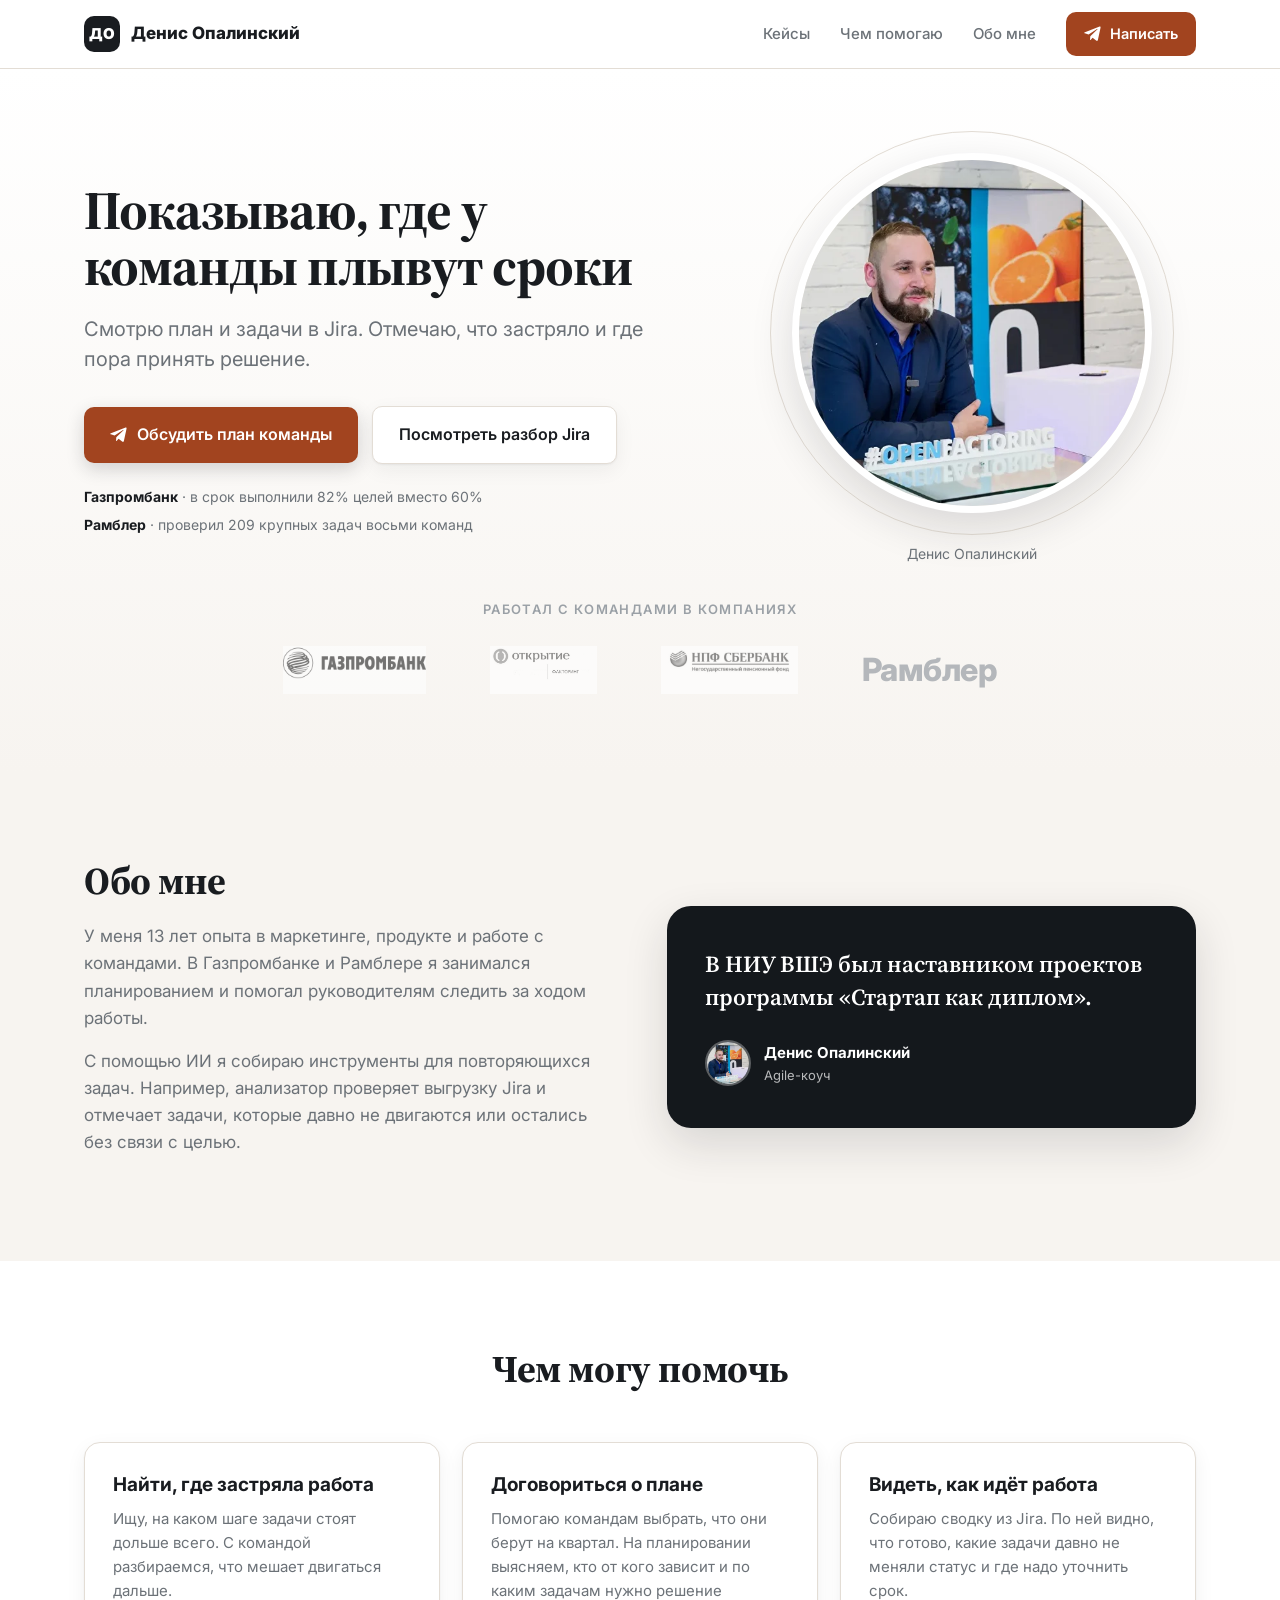
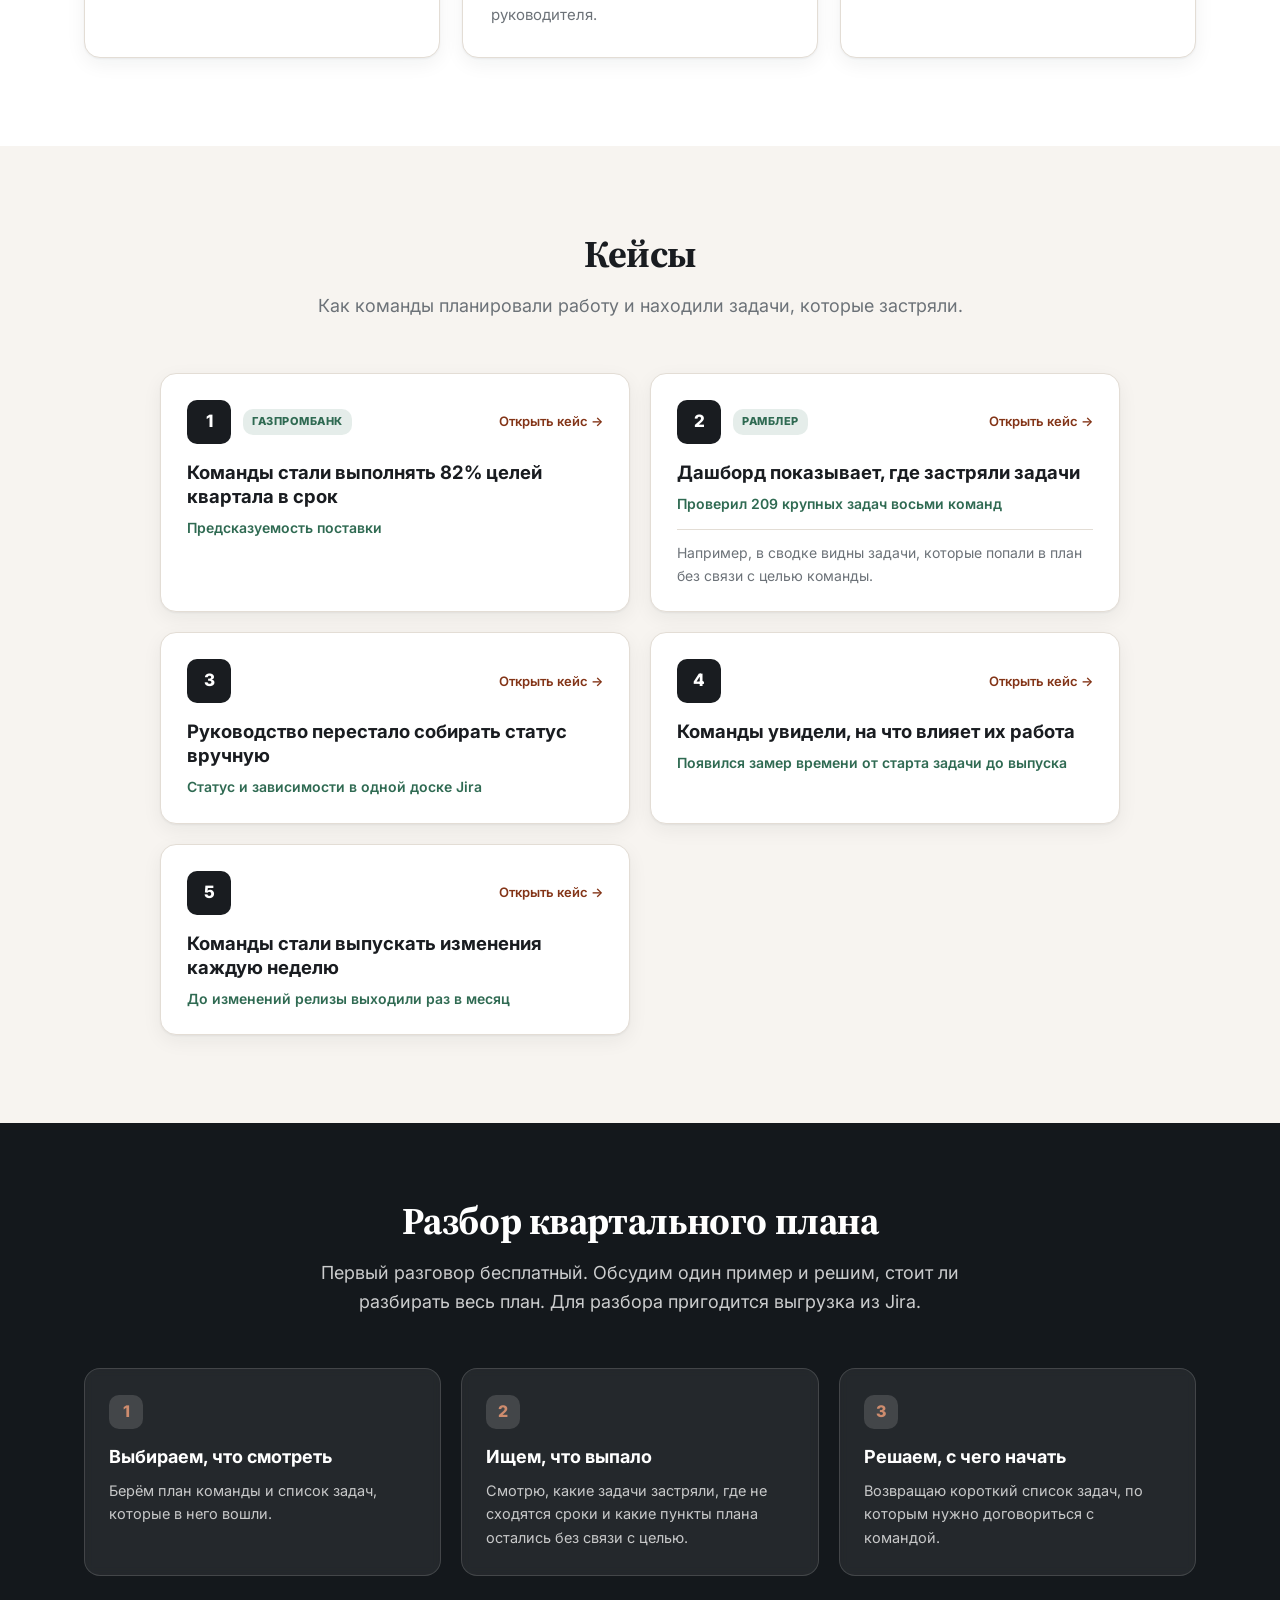
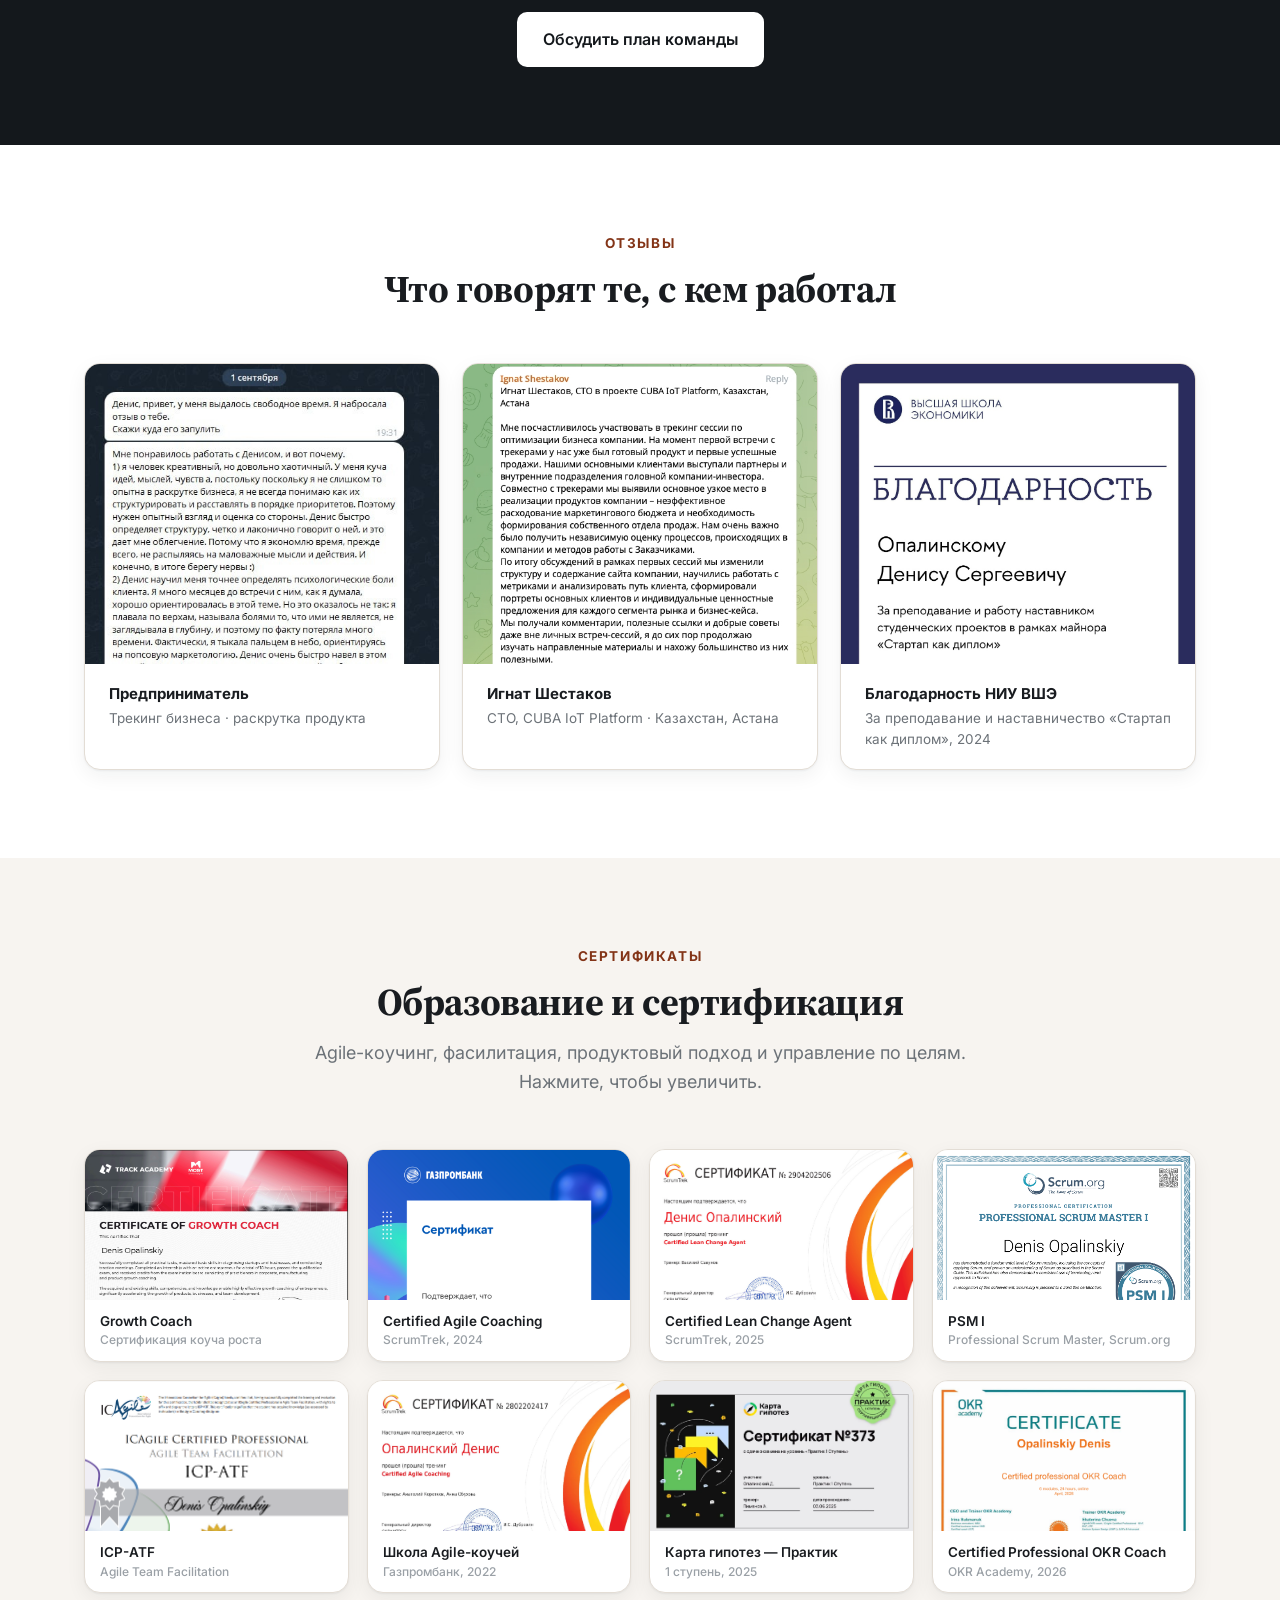
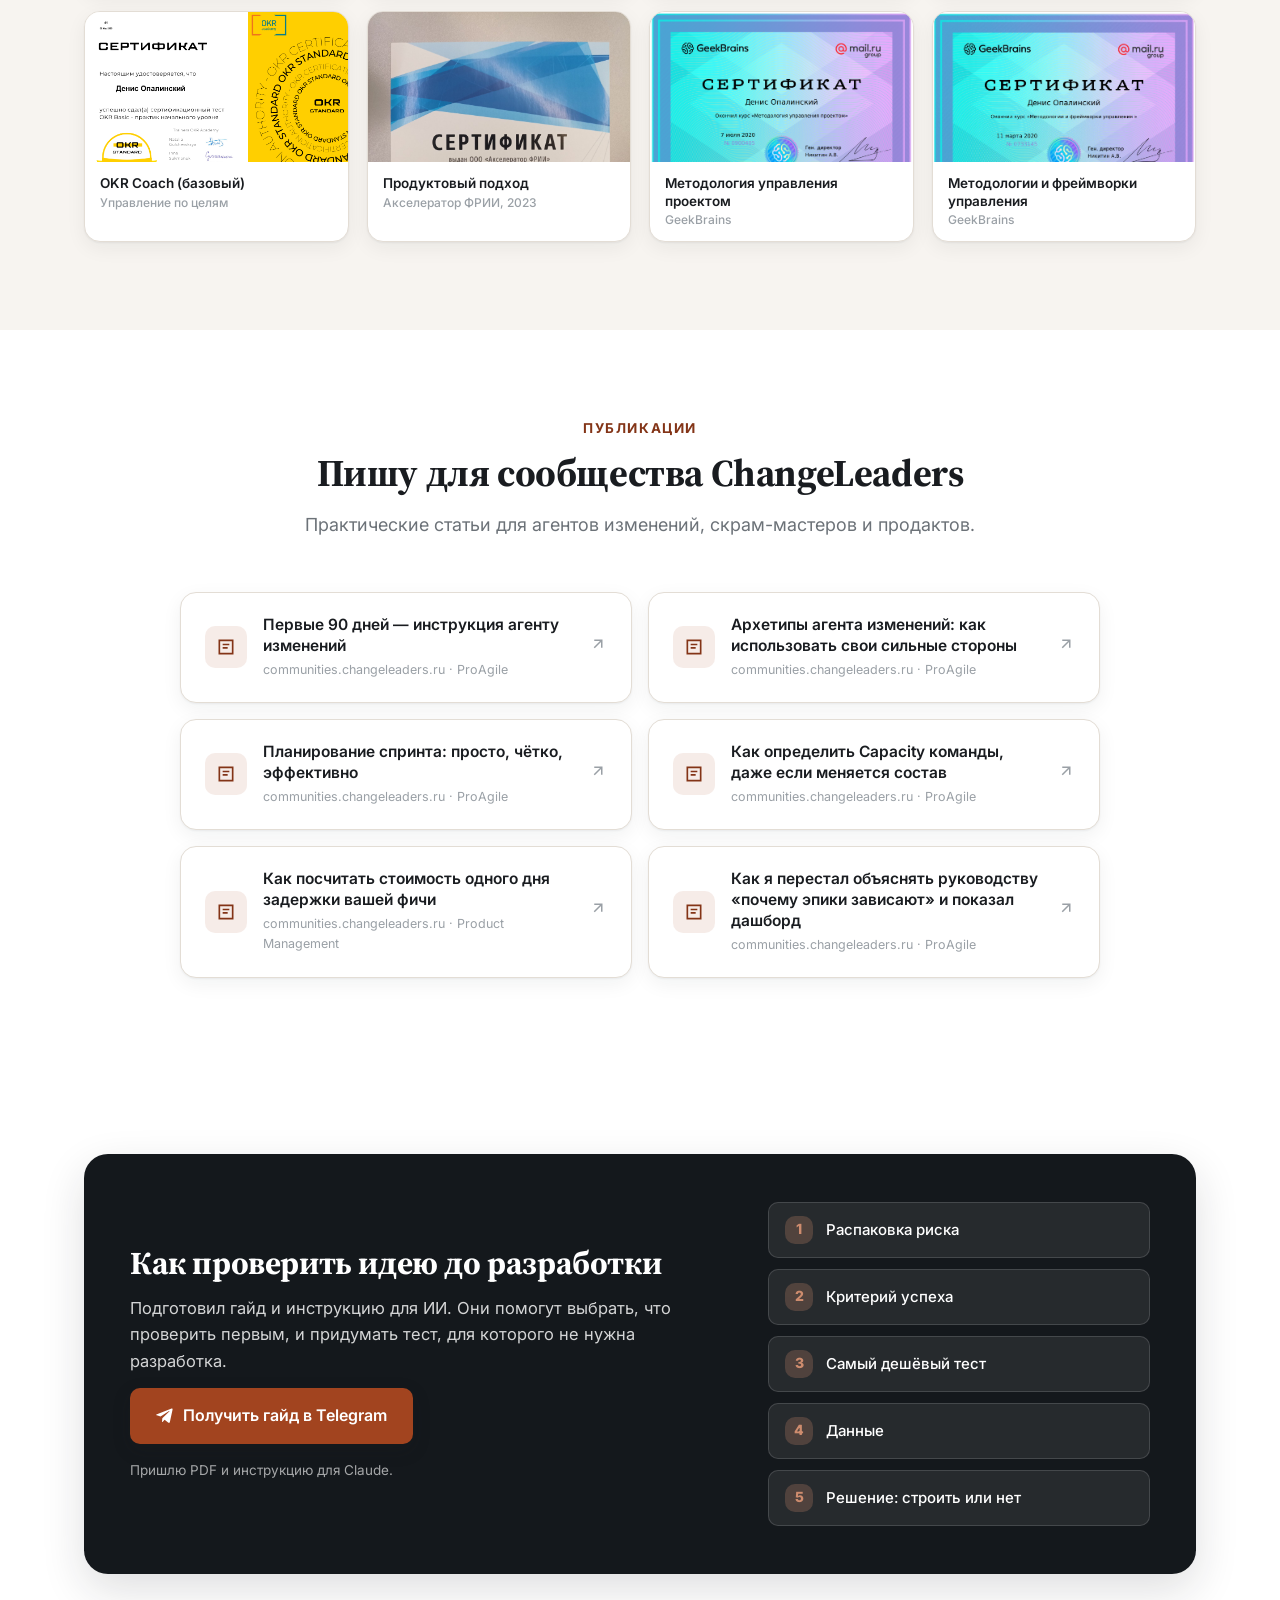
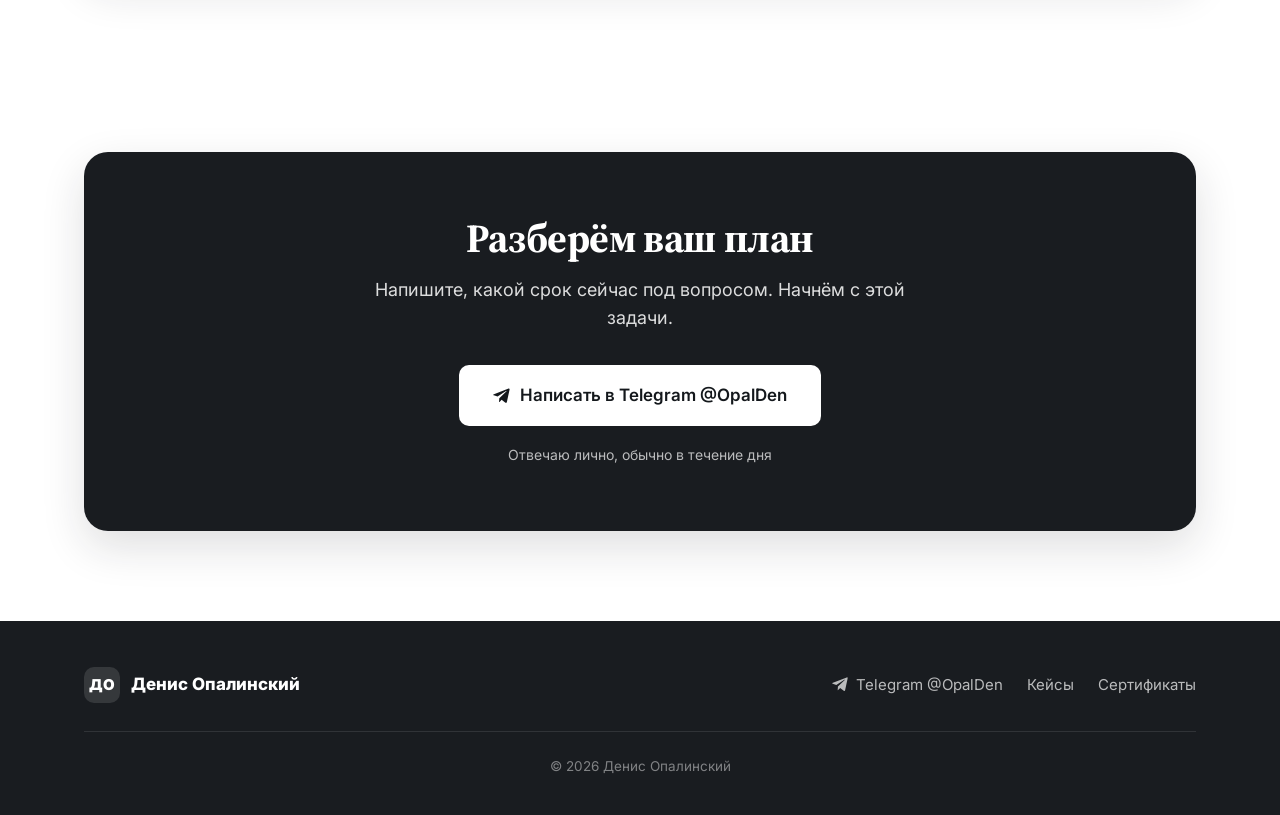
==== commit b6c0aa00: "Переписать лендинг вокруг разбора плана команды" ====
--- a/index.html
+++ b/index.html
@@ -3,10 +3,11 @@
 <html lang="ru">
 <head>
 <meta charset="UTF-8">
+<meta name="yandex-verification" content="37a0f59d06d40976">
 <meta name="viewport" content="width=device-width, initial-scale=1.0">
-<title>Денис Опалинский — перестраиваю продуктовые организации через AI</title>
+<title>Денис Опалинский — разбор планов и задач команд</title>
 <script>document.documentElement.classList.add('js');</script>
-<meta name="description" content="Перестраиваю работу продуктовых организаций через AI — чтобы команды держали скорость поставки даже при сокращении ресурсов. 13+ лет в продукте, 5 лет Agile-коучинга.">
+<meta name="description" content="Помогаю руководителям команд разобраться, где застряли задачи и какие сроки под риском. Разбираю планы и данные Jira.">
 <link rel="preconnect" href="https://fonts.googleapis.com">
 <link rel="preconnect" href="https://fonts.gstatic.com" crossorigin>
 <link href="https://fonts.googleapis.com/css2?family=Inter:wght@400;500;600;700;800;900&family=Source+Serif+4:opsz,wght@8..60,400;8..60,600;8..60,700&display=swap" rel="stylesheet">
@@ -68,12 +69,12 @@
   .nav-links{display:flex;align-items:center;gap:30px}
   .nav-links a{color:var(--muted);font-weight:500;font-size:15px;transition:color .15s}
   .nav-links a:hover{color:var(--ink)}
-  .nav-cta{
+  .nav-links .nav-cta{
     display:inline-flex;align-items:center;gap:8px;
     background:var(--accent);color:#fff;font-weight:600;font-size:14.5px;
     padding:10px 18px;border-radius:10px;transition:background .15s,transform .15s;
   }
-  .nav-cta:hover{background:var(--accent-deep);transform:translateY(-1px)}
+  .nav-links .nav-cta:hover{background:var(--accent-deep);color:#fff;transform:translateY(-1px)}
   .burger{display:none;background:none;border:0;cursor:pointer;width:42px;height:42px;border-radius:10px}
   .burger span{display:block;width:22px;height:2px;background:var(--ink);margin:5px auto;border-radius:2px;transition:.2s}
 
@@ -104,7 +105,12 @@
   .btn-primary:hover{background:var(--accent-deep);transform:translateY(-2px);box-shadow:0 10px 24px rgba(25,28,32,.20)}
   .btn-ghost{background:#fff;color:var(--ink);border:1px solid var(--border);box-shadow:var(--shadow)}
   .btn-ghost:hover{border-color:var(--accent-soft);color:var(--accent-deep);transform:translateY(-2px)}
-  .hero-note{margin-top:18px;font-size:14px;color:var(--muted-2);display:flex;align-items:center;gap:8px}
+  .hero-proof{list-style:none;margin:22px 0 0;padding:0;display:grid;gap:6px;color:var(--muted);font-size:14px}
+  .hero-proof a{color:inherit;text-underline-offset:3px}
+  .hero-proof a:hover{text-decoration:underline;color:var(--accent-deep)}
+  .hero-proof strong{color:var(--ink);font-weight:700}
+  .hero-portrait{justify-self:center;margin:0;text-align:center}
+  .hero-portrait figcaption{margin-top:30px;font-size:14px;color:var(--muted)}
 
   .hero-photo{position:relative;justify-self:center}
   .hero-photo .ring{
@@ -141,17 +147,6 @@
   .kicker{color:var(--accent-deep);font-weight:700;font-size:13.5px;letter-spacing:1.6px;text-transform:uppercase;margin-bottom:14px}
   h2{font-size:38px;line-height:1.1;font-weight:800;letter-spacing:-.9px;color:var(--ink)}
   .sec-head p{margin-top:16px;font-size:18px;color:var(--muted)}
-
-  /* ---------- Stats ---------- */
-  .stats{display:grid;grid-template-columns:repeat(4,1fr);gap:22px}
-  .stat{
-    background:var(--card);border:1px solid var(--border);border-radius:var(--radius);
-    padding:30px 26px;text-align:center;box-shadow:var(--shadow);transition:.18s;
-  }
-  .stat:hover{transform:translateY(-3px);box-shadow:var(--shadow-lg)}
-  .stat .big{font-size:42px;font-weight:900;letter-spacing:-1.5px;
-    color:var(--ink);line-height:1}
-  .stat .desc{margin-top:12px;color:var(--muted);font-size:14.5px;font-weight:500;line-height:1.4}
 
   /* ---------- About / superpower ---------- */
   .about-grid{display:grid;grid-template-columns:1fr 1fr;gap:54px;align-items:center}
@@ -206,6 +201,8 @@
   .case-card:hover .cc-open{transform:translateX(3px)}
   .case-card h3{font-size:18.5px;font-weight:700;color:var(--ink);line-height:1.3;margin-bottom:9px}
   .case-card .res{font-size:14px;color:var(--ok);font-weight:600}
+  .case-card[id]{scroll-margin-top:88px}
+  .case-preview{margin:14px 0 0;padding-top:12px;border-top:1px solid var(--border);font-size:14px;color:var(--muted)}
   .case-detail{display:none}
   /* shared blocks (used inside modal) */
   .case-block{margin-bottom:20px}
@@ -391,10 +388,8 @@
 
   /* ---------- Responsive ---------- */
   @media(max-width:980px){
-    .hero-grid{grid-template-columns:1fr;gap:44px}
-    .hero-photo{order:-1}
+    .hero-grid{grid-template-columns:1fr;gap:36px}
     .about-grid{grid-template-columns:1fr;gap:36px}
-    .stats{grid-template-columns:repeat(2,1fr)}
     .cards{grid-template-columns:repeat(2,1fr)}
     .lm-card{grid-template-columns:1fr;gap:30px;padding:38px 30px}
     .steps{grid-template-columns:1fr}
@@ -419,7 +414,8 @@
     .tgrid,.tgrid-3,.grid-3{grid-template-columns:1fr}
     .pubs{grid-template-columns:1fr}
     .cert-grid{grid-template-columns:repeat(2,1fr)}
-    .hero-photo .frame{width:280px;height:280px}
+    .hero{padding-top:46px}
+    .hero-photo .frame{width:220px;height:220px}
     .bf-1{left:-12px}.bf-2{right:-12px}
     .final-card{padding:44px 24px}
     .final-card h2{font-size:30px}
@@ -428,10 +424,20 @@
   /* responsive overrides for grid-3 — kept last so they win over the base rule above */
   @media(max-width:760px){.grid-3,.tgrid-3{grid-template-columns:1fr;max-width:460px;margin-left:auto;margin-right:auto}}
 
-  h1,h2,.stat .big{font-family:var(--font-display);font-weight:700;letter-spacing:-.4px}
-  h1{letter-spacing:-1px}
+  h1,h2{font-family:var(--font-display);font-weight:700;letter-spacing:-.4px}
+  h1{letter-spacing:-1px;text-wrap:balance}
   .about-card .q{font-family:var(--font-display)}
 </style>
+<!-- Яндекс.Метрика, счётчик «Opalinskiy.ru — лендинг»: без вебвизора, карта кликов включена -->
+<script>
+(function (m, e, t, r, i, k, a) {
+  m[i] = m[i] || function () { (m[i].a = m[i].a || []).push(arguments); }; m[i].l = 1 * new Date();
+  for (var j = 0; j < document.scripts.length; j++) { if (document.scripts[j].src === r) { return; } }
+  k = e.createElement(t), a = e.getElementsByTagName(t)[0], k.async = 1, k.src = r, a.parentNode.insertBefore(k, a);
+})(window, document, 'script', 'https://mc.yandex.ru/metrika/tag.js', 'ym');
+try { ym(113585396, 'init', { clickmap: true, trackLinks: true, accurateTrackBounce: true, webvisor: false }); } catch (e) {}
+</script>
+<noscript><div><img src="https://mc.yandex.ru/watch/113585396" style="position:absolute; left:-9999px;" alt=""></div></noscript>
 </head>
 <body>
 
@@ -439,16 +445,11 @@
 <header>
   <div class="wrap nav">
     <a href="#top" class="brand"><span class="mark">ДО</span> Денис Опалинский</a>
-    <nav class="nav-links" id="navLinks">
+    <nav class="nav-links" id="navLinks" aria-label="Навигация по сайту">
+      <a href="#cases">Кейсы</a>
+      <a href="#services">Чем помогаю</a>
       <a href="#about">Обо мне</a>
-      <a href="#services">Чем помогаю</a>
-      <a href="#cases">Кейсы</a>
-      <a href="#leadmagnet">AI-инструмент</a>
-      <a href="#certs">Сертификаты</a>
-      <a href="https://t.me/OpalDen" target="_blank" class="nav-cta">
-        <svg width="16" height="16" viewBox="0 0 24 24" fill="currentColor"><path d="M21.9 4.3 18.5 20c-.3 1.1-.9 1.4-1.9.9l-5.1-3.8-2.5 2.4c-.3.3-.5.5-1 .5l.4-5.1L18 5.6c.4-.3-.1-.5-.6-.2L6.1 12.6l-5-1.6c-1.1-.3-1.1-1 .2-1.5l19.5-7.5c.9-.3 1.7.2 1.1 2.3z"/></svg>
-        Написать
-      </a>
+      <a href="https://t.me/OpalDen?text=%D0%94%D0%B5%D0%BD%D0%B8%D1%81%2C%20%D1%85%D0%BE%D1%87%D1%83%20%D0%BE%D0%B1%D1%81%D1%83%D0%B4%D0%B8%D1%82%D1%8C%20%D0%BF%D0%BB%D0%B0%D0%BD%20%D0%BA%D0%BE%D0%BC%D0%B0%D0%BD%D0%B4%D1%8B." target="_blank" rel="noopener" class="nav-cta"><svg width="18" height="18" viewBox="0 0 24 24" fill="currentColor" aria-hidden="true"><path d="M21.9 4.3 18.5 20c-.3 1.1-.9 1.4-1.9.9l-5.1-3.8-2.5 2.4c-.3.3-.5.5-1 .5l.4-5.1L18 5.6c.4-.3-.1-.5-.6-.2L6.1 12.6l-5-1.6c-1.1-.3-1.1-1 .2-1.5l19.5-7.5c.9-.3 1.7.2 1.1 2.3z"/></svg>Написать</a>
     </nav>
     <button class="burger" id="burger" aria-label="Меню"><span></span><span></span><span></span></button>
   </div>
@@ -458,25 +459,24 @@
 <section class="hero" id="top">
   <div class="wrap hero-grid">
     <div class="hero-text reveal">
-      <span class="eyebrow"><span class="dot"></span> AI-трансформация продуктовых организаций</span>
-      <h1>Денис<br>Опалинский</h1>
-      <p class="lead">Перестраиваю работу продуктовых организаций <strong>через AI</strong>. Команды держат скорость поставки, когда людей и денег стало меньше.</p>
+      <h1>Показываю, где у команды плывут сроки</h1>
+      <p class="lead">Смотрю план и задачи в Jira. Отмечаю, что застряло и где пора принять решение.</p>
       <div class="hero-cta">
-        <a href="https://t.me/OpalDen" target="_blank" class="btn btn-primary">
-          <svg width="18" height="18" viewBox="0 0 24 24" fill="currentColor"><path d="M21.9 4.3 18.5 20c-.3 1.1-.9 1.4-1.9.9l-5.1-3.8-2.5 2.4c-.3.3-.5.5-1 .5l.4-5.1L18 5.6c.4-.3-.1-.5-.6-.2L6.1 12.6l-5-1.6c-1.1-.3-1.1-1 .2-1.5l19.5-7.5c.9-.3 1.7.2 1.1 2.3z"/></svg>
-          Бесплатная диагностика
-        </a>
-        <a href="#cases" class="btn btn-ghost">Смотреть кейсы</a>
-      </div>
-      <div class="hero-note">
-        <svg width="16" height="16" viewBox="0 0 24 24" fill="none" stroke="currentColor" stroke-width="2"><circle cx="12" cy="12" r="10"/><path d="M12 6v6l4 2"/></svg>
-        Час разговора: где стоит поток и что делать первым
-      </div>
-    </div>
-    <div class="hero-photo reveal">
-      <div class="ring"></div>
-      <div class="frame"><img src="img/denis-profile-DdtMweza.webp" alt="Денис Опалинский"></div>
-    </div>
+        <a href="https://t.me/OpalDen?text=%D0%94%D0%B5%D0%BD%D0%B8%D1%81%2C%20%D1%85%D0%BE%D1%87%D1%83%20%D0%BE%D0%B1%D1%81%D1%83%D0%B4%D0%B8%D1%82%D1%8C%20%D0%BF%D0%BB%D0%B0%D0%BD%20%D0%BA%D0%BE%D0%BC%D0%B0%D0%BD%D0%B4%D1%8B." target="_blank" rel="noopener" class="btn btn-primary"><svg width="18" height="18" viewBox="0 0 24 24" fill="currentColor" aria-hidden="true"><path d="M21.9 4.3 18.5 20c-.3 1.1-.9 1.4-1.9.9l-5.1-3.8-2.5 2.4c-.3.3-.5.5-1 .5l.4-5.1L18 5.6c.4-.3-.1-.5-.6-.2L6.1 12.6l-5-1.6c-1.1-.3-1.1-1 .2-1.5l19.5-7.5c.9-.3 1.7.2 1.1 2.3z"/></svg>Обсудить план команды</a>
+        <a href="#case-jira" class="btn btn-ghost">Посмотреть разбор Jira</a>
+      </div>
+      <ul class="hero-proof" aria-label="Результаты работы">
+        <li><a href="#case-gpb"><strong>Газпромбанк</strong> · в срок выполнили 82% целей вместо 60%</a></li>
+        <li><a href="#case-jira"><strong>Рамблер</strong> · проверил 209 крупных задач восьми команд</a></li>
+      </ul>
+    </div>
+    <figure class="hero-portrait reveal">
+      <div class="hero-photo">
+        <div class="ring"></div>
+        <div class="frame"><img src="img/denis-profile-DdtMweza.webp" alt=""></div>
+      </div>
+      <figcaption>Денис Опалинский</figcaption>
+    </figure>
   </div>
 
   <!-- logos -->
@@ -491,38 +491,19 @@
   </div>
 </section>
 
-<!-- ============ STATS ============ -->
-<section class="sec" style="padding-top:64px">
-  <div class="wrap">
-    <div class="stats">
-      <div class="stat reveal"><div class="big">8</div><div class="desc">команд и 75 человек — один общий план вместо восьми</div></div>
-      <div class="stat reveal"><div class="big">60→82%</div><div class="desc">столько обещаний на квартал команды реально выполняют</div></div>
-      <div class="stat reveal"><div class="big">−40%</div><div class="desc">меньше времени от старта задачи до пользователя</div></div>
-      <div class="stat reveal"><div class="big">13+ лет</div><div class="desc">в продукте и Agile, из них 5 лет — коучинг команд</div></div>
-    </div>
-  </div>
-</section>
-
 <!-- ============ ABOUT ============ -->
 <section class="sec alt" id="about">
   <div class="wrap about-grid">
     <div class="about-text reveal">
-      <div class="kicker">Обо мне</div>
-      <h2>Перестраиваю продуктовые организации через AI</h2>
-      <p>13 лет в маркетинге, продукте и Agile. Последние 5 из них — Agile-коучинг в Газпромбанке, Открытии, НПФ Сбербанк и Рамблере.</p>
-      <p>Моя работа — <strong>связать стратегию бизнеса со скоростью команд</strong>: чтобы инженеры строили то, что нужно клиенту и приносит деньги. Начинаю всегда с узких мест и цифр, которые можно перепроверить.</p>
-      <p>Работаю на уровне стрима: координирую поток сразу из нескольких команд как RTE. Прямых полномочий у меня при этом нет. Изменения идут <strong>через влияние</strong> — фасилитацию и то, что команды начинают видеть собственные цифры.</p>
-      <ul class="about-list">
-        <li><span class="ic">↗</span> Выстраиваю предсказуемый поток поставки на стриме из 8 команд</li>
-        <li><span class="ic">⚙</span> Внедряю AI там, где он сокращает время, а не добавляет ритуалов</li>
-        <li><span class="ic">◎</span> Преподаю в НИУ ВШЭ, наставник проектов «Стартап как диплом»</li>
-      </ul>
+      <h2>Обо мне</h2>
+      <p>У меня 13 лет опыта в маркетинге, продукте и работе с командами. В Газпромбанке и Рамблере я занимался планированием и помогал руководителям следить за ходом работы.</p>
+      <p>С помощью ИИ я собираю инструменты для повторяющихся задач. Например, анализатор проверяет выгрузку Jira и отмечает задачи, которые давно не двигаются или остались без связи с целью.</p>
     </div>
     <div class="about-card reveal">
-      <div class="q">«Ни один директор не скажет совету директоров „не знаю“. Он называет <span class="hl">дату, в которую сам не верит</span>, и весь квартал живёт с этим обещанием».</div>
+      <div class="q">В НИУ ВШЭ был наставником проектов программы «Стартап как диплом».</div>
       <div class="sign">
-        <div class="av"><img src="img/denis-profile-DdtMweza.webp" alt=""></div>
-        <div><div class="nm">Денис Опалинский</div><div class="rl">AI-трансформация · Agile-коуч стрима</div></div>
+        <div class="av"><img src="img/denis-profile-DdtMweza.webp" alt="" loading="lazy"></div>
+        <div><div class="nm">Денис Опалинский</div><div class="rl">Agile-коуч</div></div>
       </div>
     </div>
   </div>
@@ -531,42 +512,19 @@
 <!-- ============ SERVICES ============ -->
 <section class="sec" id="services">
   <div class="wrap">
-    <div class="sec-head reveal">
-      <div class="kicker">С чем я помогаю</div>
-      <h2>Где чаще всего ломаются обещания</h2>
-      <p>Шесть направлений. В каждом есть метрика, по которой видно, сработало или нет.</p>
-    </div>
+    <div class="sec-head reveal"><h2>Чем могу помочь</h2></div>
     <div class="cards">
       <div class="card reveal">
-        <div class="tag">AI</div>
-        <div class="ic"><svg viewBox="0 0 24 24" fill="none" stroke="currentColor" stroke-width="2"><rect x="4" y="4" width="16" height="16" rx="3"/><path d="M9 9h6v6H9z"/><path d="M9 2v2M15 2v2M9 20v2M15 20v2M2 9h2M2 15h2M20 9h2M20 15h2"/></svg></div>
-        <h3>Успевать тем же составом</h3>
-        <p>Внедряю AI-инструменты в реальную работу разработки, аналитики и менеджмента — там, где это сокращает время и держит скорость при меньших ресурсах.</p>
+        <h3>Найти, где застряла работа</h3>
+        <p>Ищу, на каком шаге задачи стоят дольше всего. С командой разбираемся, что мешает двигаться дальше.</p>
       </div>
       <div class="card reveal">
-        <div class="ic"><svg viewBox="0 0 24 24" fill="none" stroke="currentColor" stroke-width="2"><circle cx="12" cy="12" r="9"/><circle cx="12" cy="12" r="4"/><circle cx="12" cy="12" r=".5" fill="currentColor"/></svg></div>
-        <h3>Срок, который можно назвать</h3>
-        <p>Нахожу, где поток встаёт: ожидание тестирования, накопленный WIP, релизное окно раз в месяц. Дальше расшиваю по одному ограничению за раз.</p>
+        <h3>Договориться о плане</h3>
+        <p>Помогаю командам выбрать, что они берут на квартал. На планировании выясняем, кто от кого зависит и по каким задачам нужно решение руководителя.</p>
       </div>
       <div class="card reveal">
-        <div class="ic"><svg viewBox="0 0 24 24" fill="none" stroke="currentColor" stroke-width="2"><path d="M3 17l6-6 4 4 7-7"/><path d="M14 8h7v7"/></svg></div>
-        <h3>Проверить идею за неделю</h3>
-        <p>Проверяем гипотезу до того, как в неё вложены деньги и спринты команды. Обычно хватает недели и пары разговоров с клиентами.</p>
-      </div>
-      <div class="card reveal">
-        <div class="ic"><svg viewBox="0 0 24 24" fill="none" stroke="currentColor" stroke-width="2"><path d="M3 3v18h18"/><rect x="7" y="10" width="3" height="8"/><rect x="12" y="6" width="3" height="12"/><rect x="17" y="13" width="3" height="5"/></svg></div>
-        <h3>Ответ на вопрос «почему эта задача вперёд»</h3>
-        <p>Строим дерево метрик, где видно, как задача влияет на ключевые показатели. Приоритеты считаем по WSJF, и на вопрос «почему эта задача вперёд» есть ответ цифрами.</p>
-      </div>
-      <div class="card reveal">
-        <div class="ic"><svg viewBox="0 0 24 24" fill="none" stroke="currentColor" stroke-width="2"><circle cx="9" cy="8" r="3"/><circle cx="17" cy="9" r="2.5"/><path d="M3 20c0-3 2.7-5 6-5s6 2 6 5M15 20c0-2 .8-3.5 2-4.3"/></svg></div>
-        <h3>Статус без запросов по командам</h3>
-        <p>Общая доска в Jira и дашборды, которые обновляются сами. Руководство смотрит статус и риски, не собирая их запросами по командам.</p>
-      </div>
-      <div class="card reveal">
-        <div class="ic"><svg viewBox="0 0 24 24" fill="none" stroke="currentColor" stroke-width="2"><circle cx="12" cy="12" r="9"/><path d="M12 7v5l3 3"/></svg></div>
-        <h3>Спор, который заканчивается замером</h3>
-        <p>Вместо спора «мне кажется» против «а мне кажется» — замеры и гипотезы с заранее оговорённым критерием проверки. Спорить становится не о чем.</p>
+        <h3>Видеть, как идёт работа</h3>
+        <p>Собираю сводку из Jira. По ней видно, что готово, какие задачи давно не меняли статус и где надо уточнить срок.</p>
       </div>
     </div>
   </div>
@@ -576,46 +534,36 @@
 <section class="sec alt" id="cases">
   <div class="wrap">
     <div class="sec-head reveal">
-      <div class="kicker">Кейсы</div>
-      <h2>Что меняется на практике</h2>
-      <p>Изменения в стриме из 8 продуктовых команд. Нажмите на кейс — откроется подробное описание: проблема, что я сделал, результат. Между кейсами можно листать стрелками.</p>
+      <h2>Кейсы</h2>
+      <p>Как команды планировали работу и находили задачи, которые застряли.</p>
     </div>
     <div class="cases-grid">
 
-      <article class="case-card reveal" tabindex="0">
-        <div class="cc-top"><div class="case-num">1</div><span class="cc-open">Открыть кейс →</span></div>
-        <h3>Обещания на квартал стали сбываться</h3>
-        <div class="res">с 60% до 82% · предсказуемость поставки квартал к кварталу</div>
+      <article id="case-gpb" class="case-card reveal" tabindex="0">
+        <div class="cc-top"><div class="case-num">1</div><span class="cc-tag">Газпромбанк</span><span class="cc-open">Открыть кейс →</span></div>
+        <h3>Команды стали выполнять 82% целей квартала в срок</h3>
+        <div class="res">Предсказуемость поставки</div>
         <div class="case-detail">
-          <div class="case-block"><div class="lbl">Проблема</div><p>Стрим из 8 команд выполнял в срок лишь 60% квартальных целей. 40% работы переносилось — это создавало риски для бизнеса и подрывало доверие к разработке.</p></div>
-          <div class="case-block"><div class="lbl">Что сделал</div><ul>
-            <li>Ввёл единый стандарт работы и базовый/плановый уровень по Run и Change</li>
-            <li>Запустил дашборды, которые в реальном времени показывают задачи с риском просрочки</li>
-            <li>Внедрил сквозную приоритизацию по WSJF — фокус на ценности для бизнеса</li>
-            <li>Запустил ежеквартальные PI-планирования с подготовкой за месяц</li>
-          </ul></div>
-          <div class="case-block case-result"><div class="lbl">Результат</div><p>Точность прогноза выросла с 60% до 82%. Бизнес стал точнее планировать инициативы, разрозненные команды превратились в единый скоординированный поток ценности.</p></div>
+          <div class="case-block"><div class="lbl">Что было</div><p>Команды выполняли в срок 60% целей, которые брали на квартал. Остальные приходилось переносить.</p></div>
+          <div class="case-block"><div class="lbl">Что сделал</div><p>Ввёл общие правила планирования. Команды стали заранее сверять приоритеты и зависимости, а задачи с риском просрочки были видны на дашборде.</p></div>
+          <div class="case-block case-result"><div class="lbl">Что изменилось</div><p>Доля квартальных целей, выполненных в срок, выросла с 60% до 82%.</p></div>
         </div>
       </article>
 
-      <article class="case-card reveal" tabindex="0">
-        <div class="cc-top"><div class="case-num">2</div><span class="cc-tag">AI</span><span class="cc-open">Открыть кейс →</span></div>
-        <h3>Анализатор Jira: руководство видит риски само</h3>
-        <div class="res">Руководство решило внедрять в штатном режиме</div>
+      <article id="case-jira" class="case-card reveal" tabindex="0">
+        <div class="cc-top"><div class="case-num">2</div><span class="cc-tag">Рамблер</span><span class="cc-open">Открыть кейс →</span></div>
+        <h3>Дашборд показывает, где застряли задачи</h3>
+        <div class="res">Проверил 209 крупных задач восьми команд</div>
+        <p class="case-preview">Например, в сводке видны задачи, которые попали в план без связи с целью команды.</p>
         <div class="case-detail">
-          <div class="case-block"><div class="lbl">Проблема</div><p>Руководство постоянно спрашивало «где зависла фича» и «когда релиз», а скрам-мастеры тратили часы в неделю на ручную сборку статусов из Jira. Отчёт устаревал раньше, чем был готов.</p></div>
-          <div class="case-block"><div class="lbl">Что сделал</div><ul>
-            <li>Построил анализатор на основе выгрузки Jira с AI-обработкой данных</li>
-            <li>Автоматическая подсветка эпиков и задач с риском просрочки — по возрасту, отсутствию движения и накоплению WIP</li>
-            <li>Расчёт реального Cycle Time / Lead Time и точек скопления задач в потоке</li>
-            <li>Автогенерация еженедельных дайджестов по командам — без ручной сборки</li>
-          </ul></div>
-          <div class="case-block case-result"><div class="lbl">Результат</div><p>Зависшие эпики и риски просрочки стали видны заранее — без ручной сборки отчётов. Руководство получает статус прямо в дашборде и перестало дёргать команды; инструмент решили внедрять в штатном режиме.</p></div>
+          <div class="case-block"><div class="lbl">Что было</div><p>Чтобы узнать, что зависло и когда ждать релиз, руководству приходилось спрашивать команды и собирать статусы вручную.</p></div>
+          <div class="case-block"><div class="lbl">Что сделал</div><p>С помощью ИИ собрал анализатор, который читает выгрузку Jira. Он показывает задачи, которые давно не двигались, и пробелы в плане.</p></div>
+          <div class="case-block case-result"><div class="lbl">Что изменилось</div><p>На одной выгрузке проверил 209 крупных задач восьми команд. Стало видно, какие задачи требуют внимания перед квартальным планированием. Руководство решило использовать инструмент в регулярной работе.</p></div>
           <div class="case-block"><div class="lbl">Как это выглядит</div>
             <div class="case-shots">
-              <div class="shot" data-gallery="jira" data-img="jira/jira-4-summary.png"><img src="jira/jira-4-summary.png" alt="Сводная статистика и алёрты"><div class="scap">Сводка и алёрты по эпикам</div></div>
-              <div class="shot" data-gallery="jira" data-img="jira/jira-1-statuses.png"><img src="jira/jira-1-statuses.png" alt="Задачи по статусам и аномалии"><div class="scap">Статусы задач и аномалии</div></div>
-              <div class="shot" data-gallery="jira" data-img="jira/jira-3-metrics.png"><img src="jira/jira-3-metrics.png" alt="Метрики команды по месяцам"><div class="scap">Метрики потока по месяцам</div></div>
+              <div class="shot" data-gallery="jira" data-img="jira/jira-4-summary.png"><img src="jira/jira-4-summary.png" alt="Сводная статистика и алёрты"><div class="scap">Сводка по задачам и срокам</div></div>
+              <div class="shot" data-gallery="jira" data-img="jira/jira-1-statuses.png"><img src="jira/jira-1-statuses.png" alt="Задачи по статусам и аномалии"><div class="scap">Задачи по статусам</div></div>
+              <div class="shot" data-gallery="jira" data-img="jira/jira-3-metrics.png"><img src="jira/jira-3-metrics.png" alt="Метрики команды по месяцам"><div class="scap">Время работы над задачами</div></div>
               <div class="shot" data-gallery="jira" data-img="jira/jira-2-tasks.png"><img src="jira/jira-2-tasks.png" alt="Таблица задач с фильтрами"><div class="scap">Все задачи с фильтрами и рисками</div></div>
             </div>
           </div>
@@ -625,24 +573,24 @@
       <article class="case-card reveal" tabindex="0">
         <div class="cc-top"><div class="case-num">3</div><span class="cc-open">Открыть кейс →</span></div>
         <h3>Руководство перестало собирать статус вручную</h3>
-        <div class="res">Решения на актуальных данных, без ручных запросов</div>
+        <div class="res">Статус и зависимости в одной доске Jira</div>
         <div class="case-detail">
           <div class="case-block"><div class="lbl">Проблема</div><p>Руководство не видело статус ключевых инициатив: где зависимости и когда ждать поставку. Постоянные ручные запросы съедали время команд.</p></div>
           <div class="case-block"><div class="lbl">Что сделал</div><ul>
-            <li>Создал единый источник правды — общую доску в Jira с зависимостями</li>
+            <li>Собрал общую доску Jira, на которой видны задачи и зависимости</li>
             <li>Внедрил единый стандарт оформления эпиков, понятный от разработчика до топ-менеджмента</li>
             <li>Сделал регулярную практику постановки целей по OKR и синхронизации команд вокруг них</li>
             <li>Настроил оформление Jira так, чтобы было видно, что именно влияет на цель</li>
             <li>Ввёл ежемесячные демо: команда показывает, на какую бизнес-метрику повлияла работа</li>
           </ul></div>
-          <div class="case-block case-result"><div class="lbl">Результат</div><p>Удовлетворённость стейкхолдеров заметно выросла. Руководство видит прогресс и принимает решения на данных, а не на ручных запросах.</p></div>
+          <div class="case-block case-result"><div class="lbl">Результат</div><p>У руководства появилась общая картина прогресса по инициативам. По доске стало видно, какие вопросы нужно обсуждать с командами.</p></div>
         </div>
       </article>
 
       <article class="case-card reveal" tabindex="0">
         <div class="cc-top"><div class="case-num">4</div><span class="cc-open">Открыть кейс →</span></div>
         <h3>Команды увидели, на что влияет их работа</h3>
-        <div class="res">Time-to-market стал измеримым</div>
+        <div class="res">Появился замер времени от старта задачи до выпуска</div>
         <div class="case-detail">
           <div class="case-block"><div class="lbl">Проблема</div><p>Команды «пилили задачи» без понимания конечной цели и связи с ценностью. Итог — долгие релизы, отсутствие метрик и неэффективное планирование.</p></div>
           <div class="case-block"><div class="lbl">Что сделал</div><ul>
@@ -651,14 +599,14 @@
             <li>Приоритизировал бэклог от целей бизнеса</li>
             <li>Внедрил чёткие критерии готовности (DoR и DoD)</li>
           </ul></div>
-          <div class="case-block case-result"><div class="lbl">Результат</div><p>Команды видят ценность своей работы и связь с общими целями. Time-to-market стал измеримым — сроки можно прогнозировать и управлять ожиданиями.</p></div>
+          <div class="case-block case-result"><div class="lbl">Результат</div><p>В плане стало видно, на какой показатель должна повлиять каждая большая задача. Появился замер времени от старта работы до выпуска.</p></div>
         </div>
       </article>
 
       <article class="case-card reveal" tabindex="0">
         <div class="cc-top"><div class="case-num">5</div><span class="cc-open">Открыть кейс →</span></div>
-        <h3>Релизы из раза в месяц в каждую неделю</h3>
-        <div class="res">Теория ограничений: расшили ожидание тестирования</div>
+        <h3>Команды стали выпускать изменения каждую неделю</h3>
+        <div class="res">До изменений релизы выходили раз в месяц</div>
         <div class="case-detail">
           <div class="case-block"><div class="lbl">Проблема</div><p>Долгий путь от старта задачи до пользователя. Замеры показали: большая часть времени уходит на ожидание — сначала тестирования, потом релиза.</p></div>
           <div class="case-block"><div class="lbl">Что сделал</div><ul>
@@ -667,7 +615,7 @@
             <li>После — устранил следующее ограничение: ежемесячные релизы</li>
             <li>Перевёл на еженедельные релизные окна и дал командам выкатывать минорные правки самостоятельно</li>
           </ul></div>
-          <div class="case-block case-result"><div class="lbl">Результат</div><p>Cycle Time сократился, скорость поставки выросла. Новые функции доходят до пользователей каждую неделю вместо раза в месяц.</p></div>
+          <div class="case-block case-result"><div class="lbl">Результат</div><p>После изменений новые функции стали доходить до пользователей каждую неделю.</p></div>
         </div>
       </article>
 
@@ -676,51 +624,19 @@
 </section>
 
 <!-- ============ PROCESS ============ -->
-<section class="process">
+<section class="process" id="process">
   <div class="wrap">
     <div class="sec-head reveal">
-      <div class="kicker">Как проходит первая встреча</div>
-      <h2>За 1 час — ясность в целях и план действий</h2>
-      <p>Бесплатная сессия. Смотрим, как сейчас устроен поток, и выходим со списком приоритетов.</p>
+      <h2>Разбор квартального плана</h2>
+      <p>Первый разговор бесплатный. Обсудим один пример и решим, стоит ли разбирать весь план. Для разбора пригодится выгрузка из Jira.</p>
     </div>
     <div class="steps">
-      <div class="step reveal"><div class="n">1</div><h4>Смотрим цифры</h4><p>Анализ текущего состояния процессов, потока и метрик команды.</p></div>
-      <div class="step reveal"><div class="n">2</div><h4>Формулировка целей</h4><p>Чёткие цели на 1–3 года и на ближайшие 3 месяца.</p></div>
-      <div class="step reveal"><div class="n">3</div><h4>План действий</h4><p>Конкретные шаги и приоритеты — что делать в первую очередь.</p></div>
+      <div class="step reveal"><div class="n">1</div><h4>Выбираем, что смотреть</h4><p>Берём план команды и список задач, которые в него вошли.</p></div>
+      <div class="step reveal"><div class="n">2</div><h4>Ищем, что выпало</h4><p>Смотрю, какие задачи застряли, где не сходятся сроки и какие пункты плана остались без связи с целью.</p></div>
+      <div class="step reveal"><div class="n">3</div><h4>Решаем, с чего начать</h4><p>Возвращаю короткий список задач, по которым нужно договориться с командой.</p></div>
     </div>
     <div class="process-foot reveal">
-      <div class="process-tags"><span>Где стоит поток</span><span>Цели на квартал</span><span>Что делать первым</span></div>
-      <a href="https://t.me/OpalDen" target="_blank" class="btn btn-white">Записаться на бесплатную диагностику</a>
-    </div>
-  </div>
-</section>
-
-<!-- ============ LEAD MAGNET ============ -->
-<section class="sec" id="leadmagnet">
-  <div class="wrap">
-    <div class="lm-card reveal">
-      <div class="lm-left">
-        <span class="lm-badge">Бесплатно · AI-инструмент</span>
-        <h2>AI-партнёр по проверке гипотез</h2>
-        <p class="lm-sub">Загружаемая инструкция для Claude (или любой LLM): ведёт вас по фазам — распаковка риска → критерий успеха → самый дешёвый тест → данные → решение. Спорит и не даёт строить раньше, чем вы проверили идею.</p>
-        <p class="lm-tagline">«Не читай — загрузи и работай»</p>
-        <div class="lm-cta">
-          <a href="https://t.me/OpalDen?text=%D0%9F%D1%80%D0%B8%D0%B2%D0%B5%D1%82%2C%20%D0%94%D0%B5%D0%BD%D0%B8%D1%81!%20%D0%A5%D0%BE%D1%87%D1%83%20%D0%B7%D0%B0%D0%B1%D1%80%D0%B0%D1%82%D1%8C%20%D0%BF%D0%B0%D0%BA%20%C2%AB%D0%9F%D0%B0%D1%80%D1%82%D0%BD%D1%91%D1%80%20%D0%BF%D0%BE%20%D0%BF%D1%80%D0%BE%D0%B2%D0%B5%D1%80%D0%BA%D0%B5%20%D0%B3%D0%B8%D0%BF%D0%BE%D1%82%D0%B5%D0%B7%C2%BB%20%E2%80%94%20%D0%B3%D0%B0%D0%B9%D0%B4%20%2B%20%D1%81%D0%BA%D0%B8%D0%BB%D0%BB%20%D0%B4%D0%BB%D1%8F%20Claude." target="_blank" rel="noopener" class="btn btn-primary" id="lmTgBtn">
-            <svg width="18" height="18" viewBox="0 0 24 24" fill="currentColor"><path d="M21.9 4.3 18.5 20c-.3 1.1-.9 1.4-1.9.9l-5.1-3.8-2.5 2.4c-.3.3-.5.5-1 .5l.4-5.1L18 5.6c.4-.3-.1-.5-.6-.2L6.1 12.6l-5-1.6c-1.1-.3-1.1-1 .2-1.5l19.5-7.5c.9-.3 1.7.2 1.1 2.3z"/></svg>
-            Забрать пак в Telegram
-          </a>
-        </div>
-        <div class="lm-note">Напишите в Telegram — пришлю гайд (PDF) и скилл для Claude. Текст уже подставлен; если нет — он скопирован в буфер, просто вставьте в чат.</div>
-      </div>
-      <div class="lm-right">
-        <div class="lm-flow">
-          <div class="lm-step"><span>1</span> Распаковка риска</div>
-          <div class="lm-step"><span>2</span> Критерий успеха</div>
-          <div class="lm-step"><span>3</span> Самый дешёвый тест</div>
-          <div class="lm-step"><span>4</span> Данные</div>
-          <div class="lm-step"><span>5</span> Решение: строить или нет</div>
-        </div>
-      </div>
+      <a href="https://t.me/OpalDen?text=%D0%94%D0%B5%D0%BD%D0%B8%D1%81%2C%20%D1%85%D0%BE%D1%87%D1%83%20%D0%BE%D0%B1%D1%81%D1%83%D0%B4%D0%B8%D1%82%D1%8C%20%D0%BF%D0%BB%D0%B0%D0%BD%20%D0%BA%D0%BE%D0%BC%D0%B0%D0%BD%D0%B4%D1%8B." target="_blank" rel="noopener" class="btn btn-white">Обсудить план команды</a>
     </div>
   </div>
 </section>
@@ -821,13 +737,41 @@
   </div>
 </section>
 
+<!-- ============ LEAD MAGNET ============ -->
+<section class="sec" id="leadmagnet">
+  <div class="wrap">
+    <div class="lm-card reveal">
+      <div class="lm-left">
+        <h2>Как проверить идею до разработки</h2>
+        <p class="lm-sub">Подготовил гайд и инструкцию для ИИ. Они помогут выбрать, что проверить первым, и придумать тест, для которого не нужна разработка.</p>
+        <div class="lm-cta">
+          <a href="https://t.me/OpalDen?text=%D0%9F%D1%80%D0%B8%D0%B2%D0%B5%D1%82%2C%20%D0%94%D0%B5%D0%BD%D0%B8%D1%81!%20%D0%A5%D0%BE%D1%87%D1%83%20%D0%B7%D0%B0%D0%B1%D1%80%D0%B0%D1%82%D1%8C%20%D0%BF%D0%B0%D0%BA%20%C2%AB%D0%9F%D0%B0%D1%80%D1%82%D0%BD%D1%91%D1%80%20%D0%BF%D0%BE%20%D0%BF%D1%80%D0%BE%D0%B2%D0%B5%D1%80%D0%BA%D0%B5%20%D0%B3%D0%B8%D0%BF%D0%BE%D1%82%D0%B5%D0%B7%C2%BB%20%E2%80%94%20%D0%B3%D0%B0%D0%B9%D0%B4%20%2B%20%D1%81%D0%BA%D0%B8%D0%BB%D0%BB%20%D0%B4%D0%BB%D1%8F%20Claude." target="_blank" rel="noopener" class="btn btn-primary" id="lmTgBtn">
+            <svg width="18" height="18" viewBox="0 0 24 24" fill="currentColor"><path d="M21.9 4.3 18.5 20c-.3 1.1-.9 1.4-1.9.9l-5.1-3.8-2.5 2.4c-.3.3-.5.5-1 .5l.4-5.1L18 5.6c.4-.3-.1-.5-.6-.2L6.1 12.6l-5-1.6c-1.1-.3-1.1-1 .2-1.5l19.5-7.5c.9-.3 1.7.2 1.1 2.3z"/></svg>
+            Получить гайд в Telegram
+          </a>
+        </div>
+        <div class="lm-note">Пришлю PDF и инструкцию для Claude.</div>
+      </div>
+      <div class="lm-right">
+        <div class="lm-flow">
+          <div class="lm-step"><span>1</span> Распаковка риска</div>
+          <div class="lm-step"><span>2</span> Критерий успеха</div>
+          <div class="lm-step"><span>3</span> Самый дешёвый тест</div>
+          <div class="lm-step"><span>4</span> Данные</div>
+          <div class="lm-step"><span>5</span> Решение: строить или нет</div>
+        </div>
+      </div>
+    </div>
+  </div>
+</section>
+
 <!-- ============ FINAL CTA ============ -->
 <section class="final">
   <div class="wrap">
     <div class="final-card reveal">
-      <h2>Держите скорость, даже когда ресурсов меньше</h2>
-      <p>Час на разговор. На выходе — список приоритетов, с которым можно идти к команде в понедельник.</p>
-      <a href="https://t.me/OpalDen" target="_blank" class="btn btn-white">
+      <h2>Разберём ваш план</h2>
+      <p>Напишите, какой срок сейчас под вопросом. Начнём с этой задачи.</p>
+      <a href="https://t.me/OpalDen?text=%D0%94%D0%B5%D0%BD%D0%B8%D1%81%2C%20%D1%85%D0%BE%D1%87%D1%83%20%D0%BE%D0%B1%D1%81%D1%83%D0%B4%D0%B8%D1%82%D1%8C%20%D0%BF%D0%BB%D0%B0%D0%BD%20%D0%BA%D0%BE%D0%BC%D0%B0%D0%BD%D0%B4%D1%8B." target="_blank" rel="noopener" class="btn btn-white">
         <svg width="18" height="18" viewBox="0 0 24 24" fill="currentColor"><path d="M21.9 4.3 18.5 20c-.3 1.1-.9 1.4-1.9.9l-5.1-3.8-2.5 2.4c-.3.3-.5.5-1 .5l.4-5.1L18 5.6c.4-.3-.1-.5-.6-.2L6.1 12.6l-5-1.6c-1.1-.3-1.1-1 .2-1.5l19.5-7.5c.9-.3 1.7.2 1.1 2.3z"/></svg>
         Написать в Telegram @OpalDen
       </a>
@@ -850,7 +794,7 @@
         <a href="#certs">Сертификаты</a>
       </div>
     </div>
-    <div class="foot-copy">© 2026 Денис Опалинский · AI-трансформация продуктовых организаций · Держим скорость поставки даже при сокращении ресурсов</div>
+    <div class="foot-copy">© 2026 Денис Опалинский</div>
   </div>
 </footer>
 
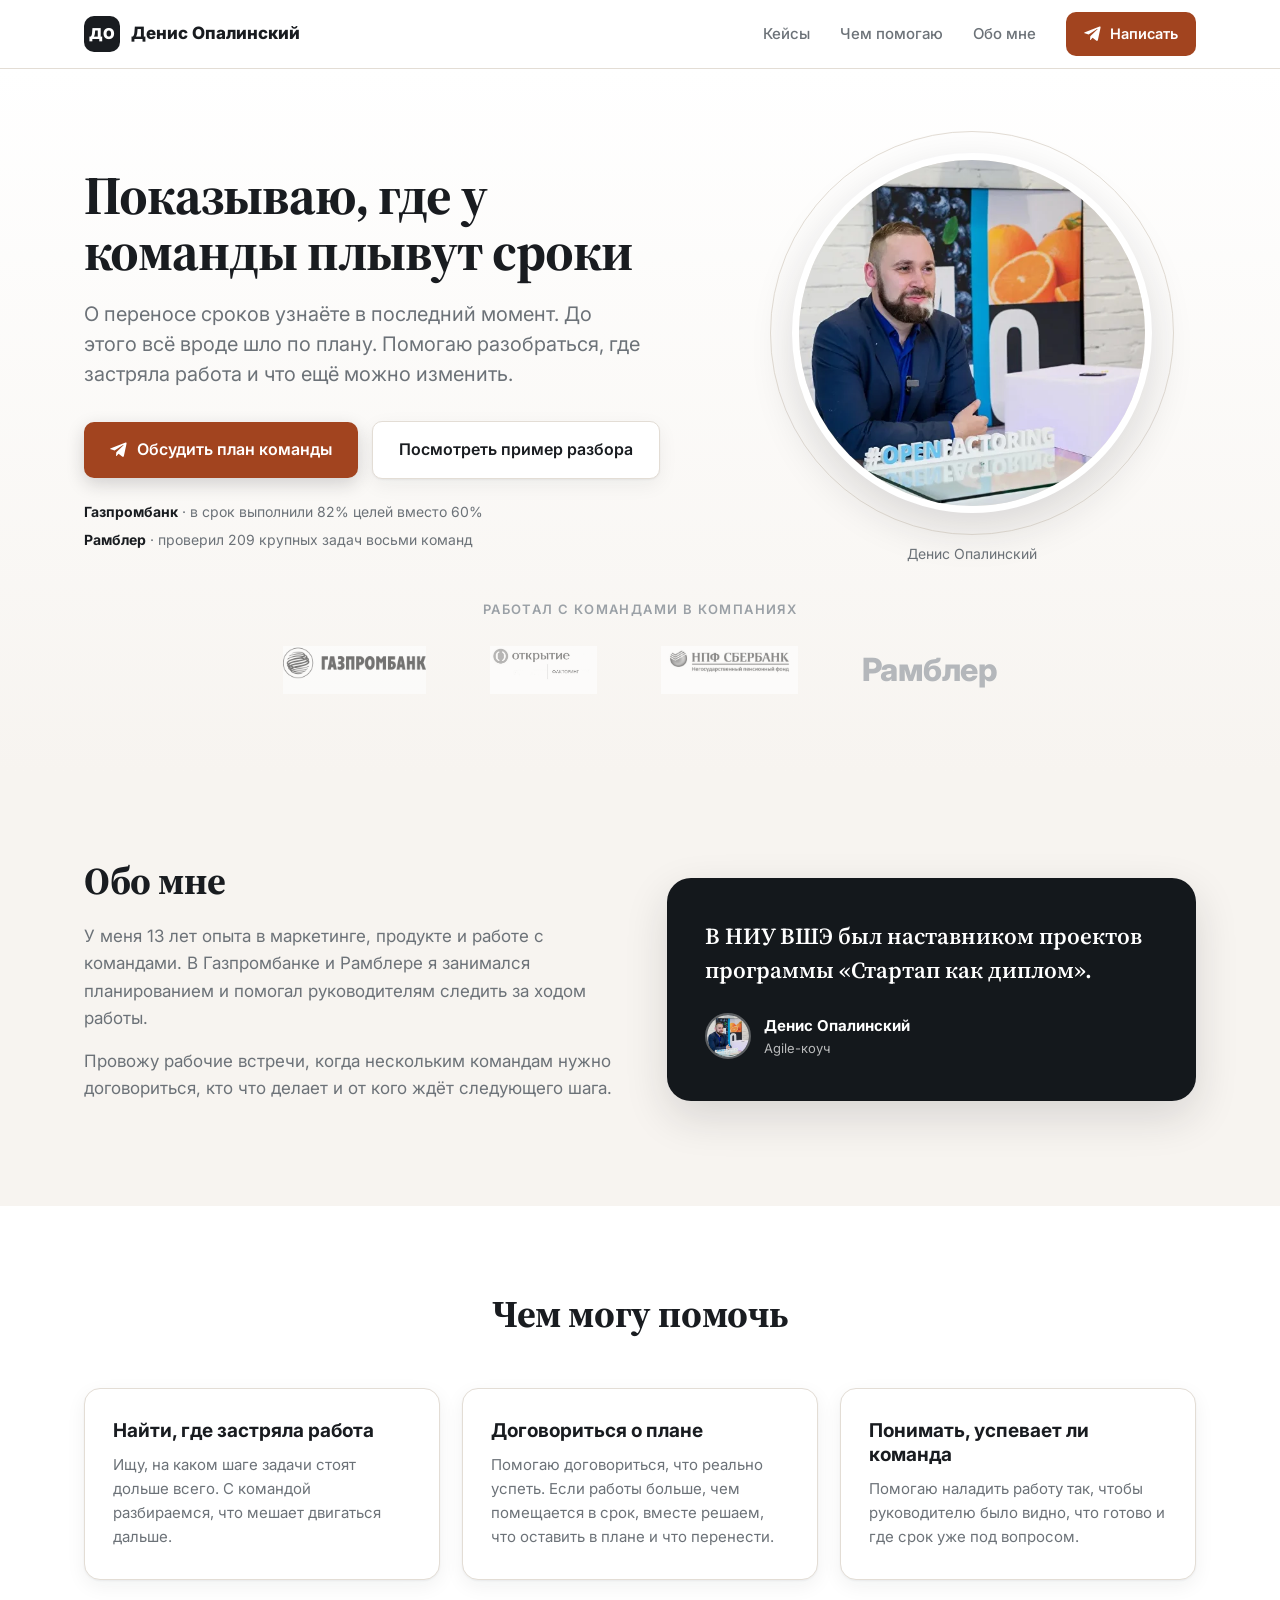
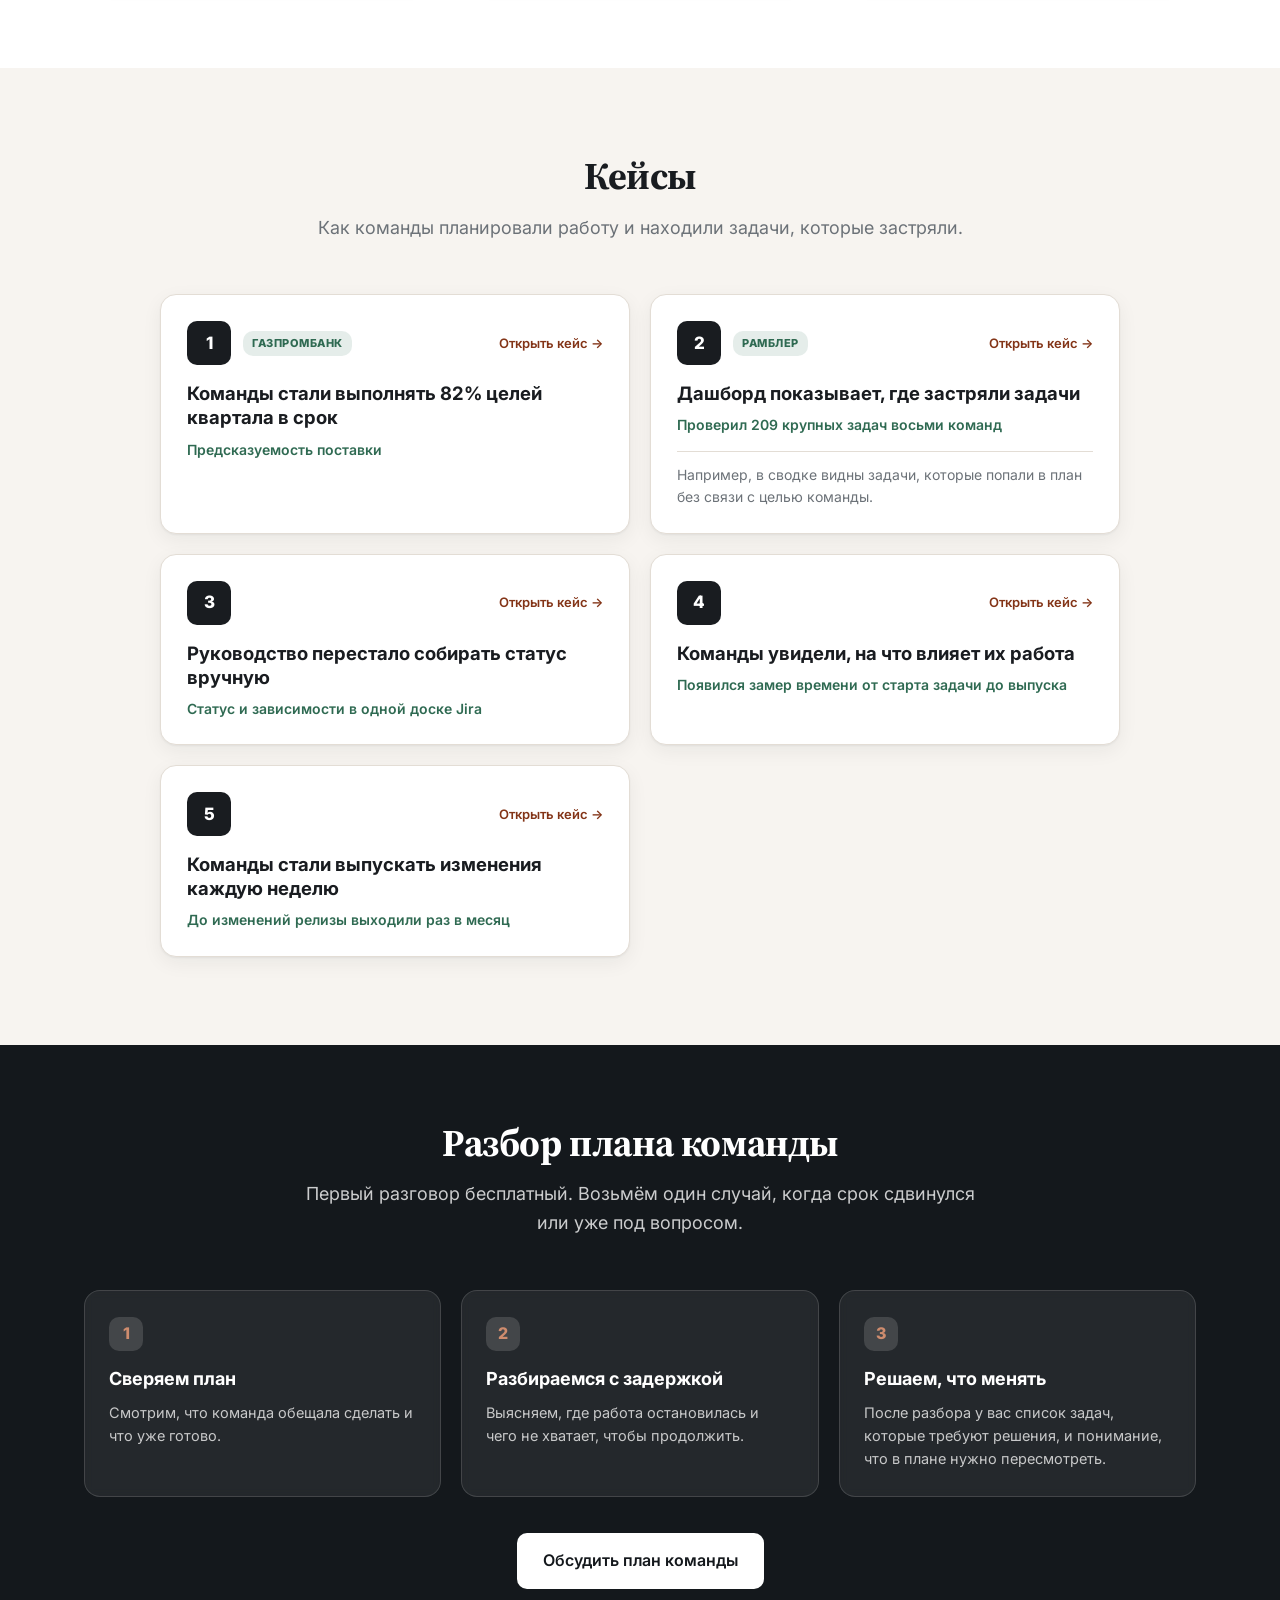
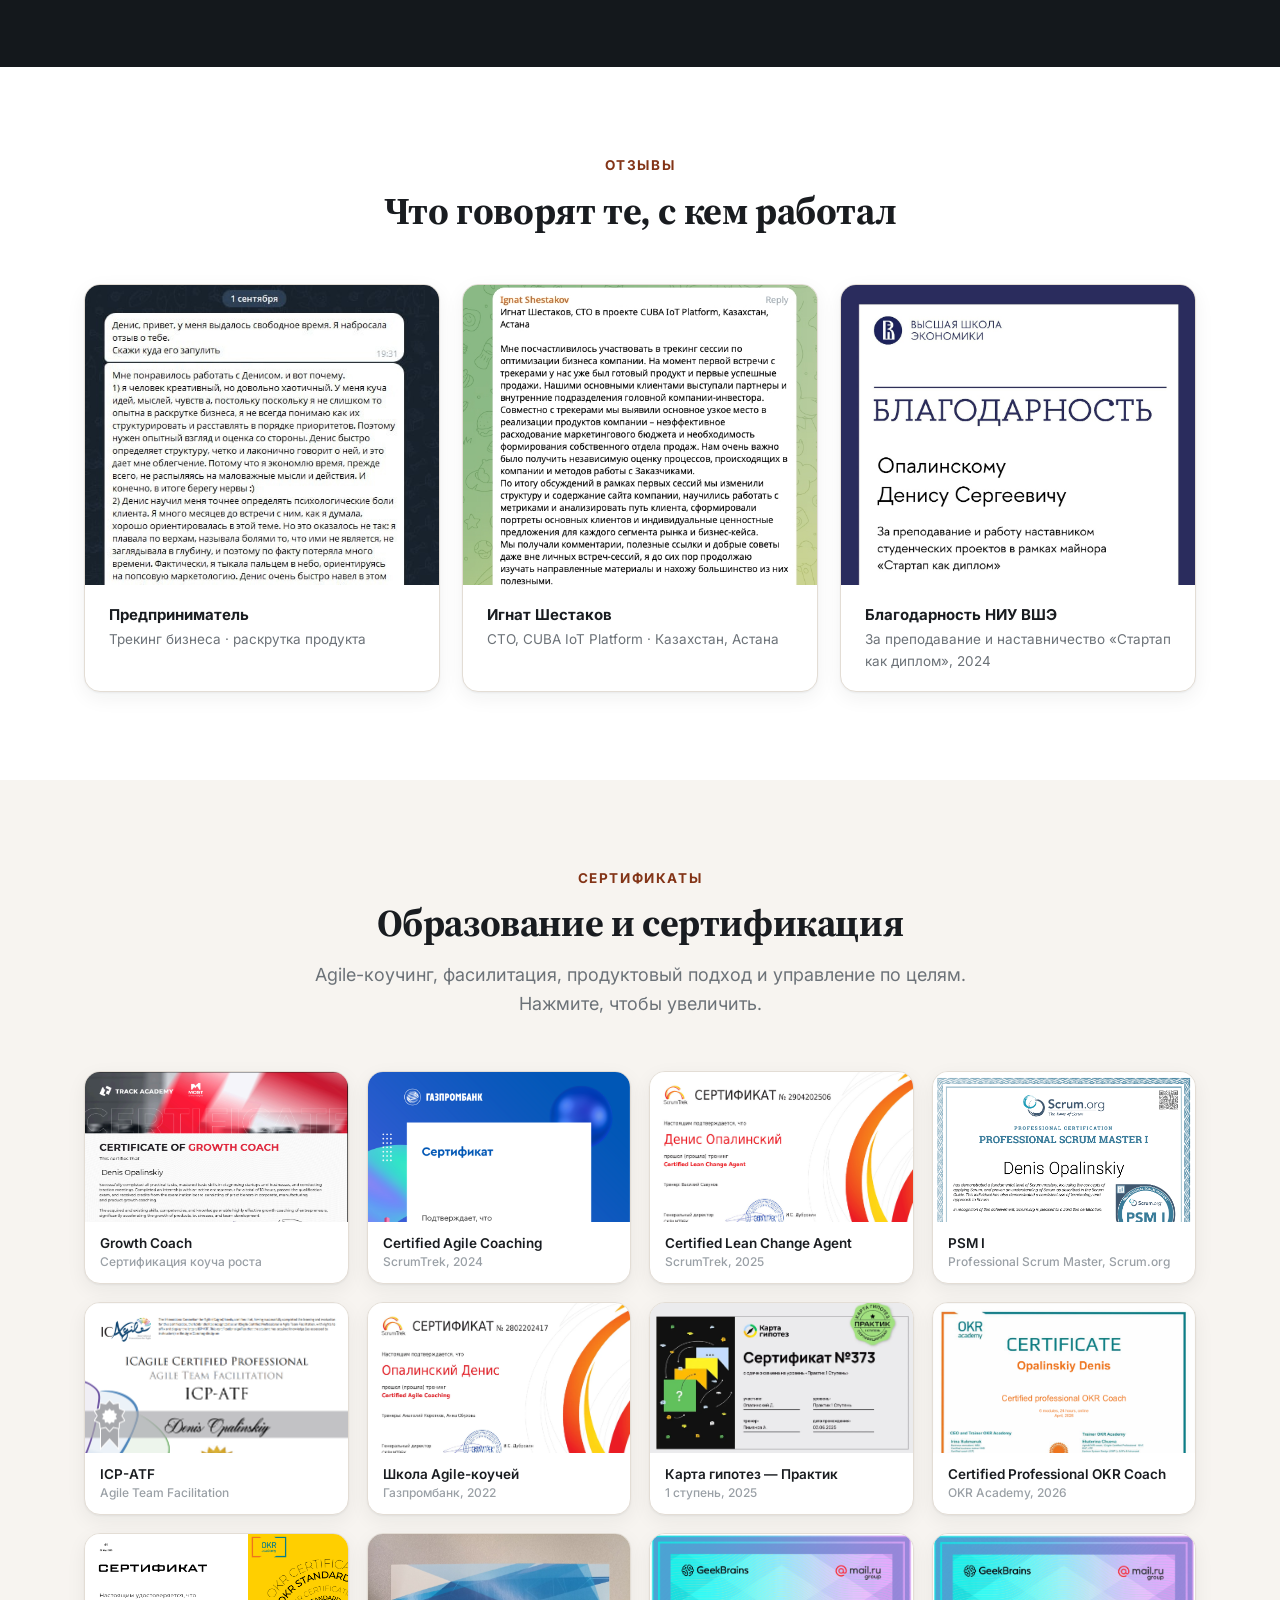
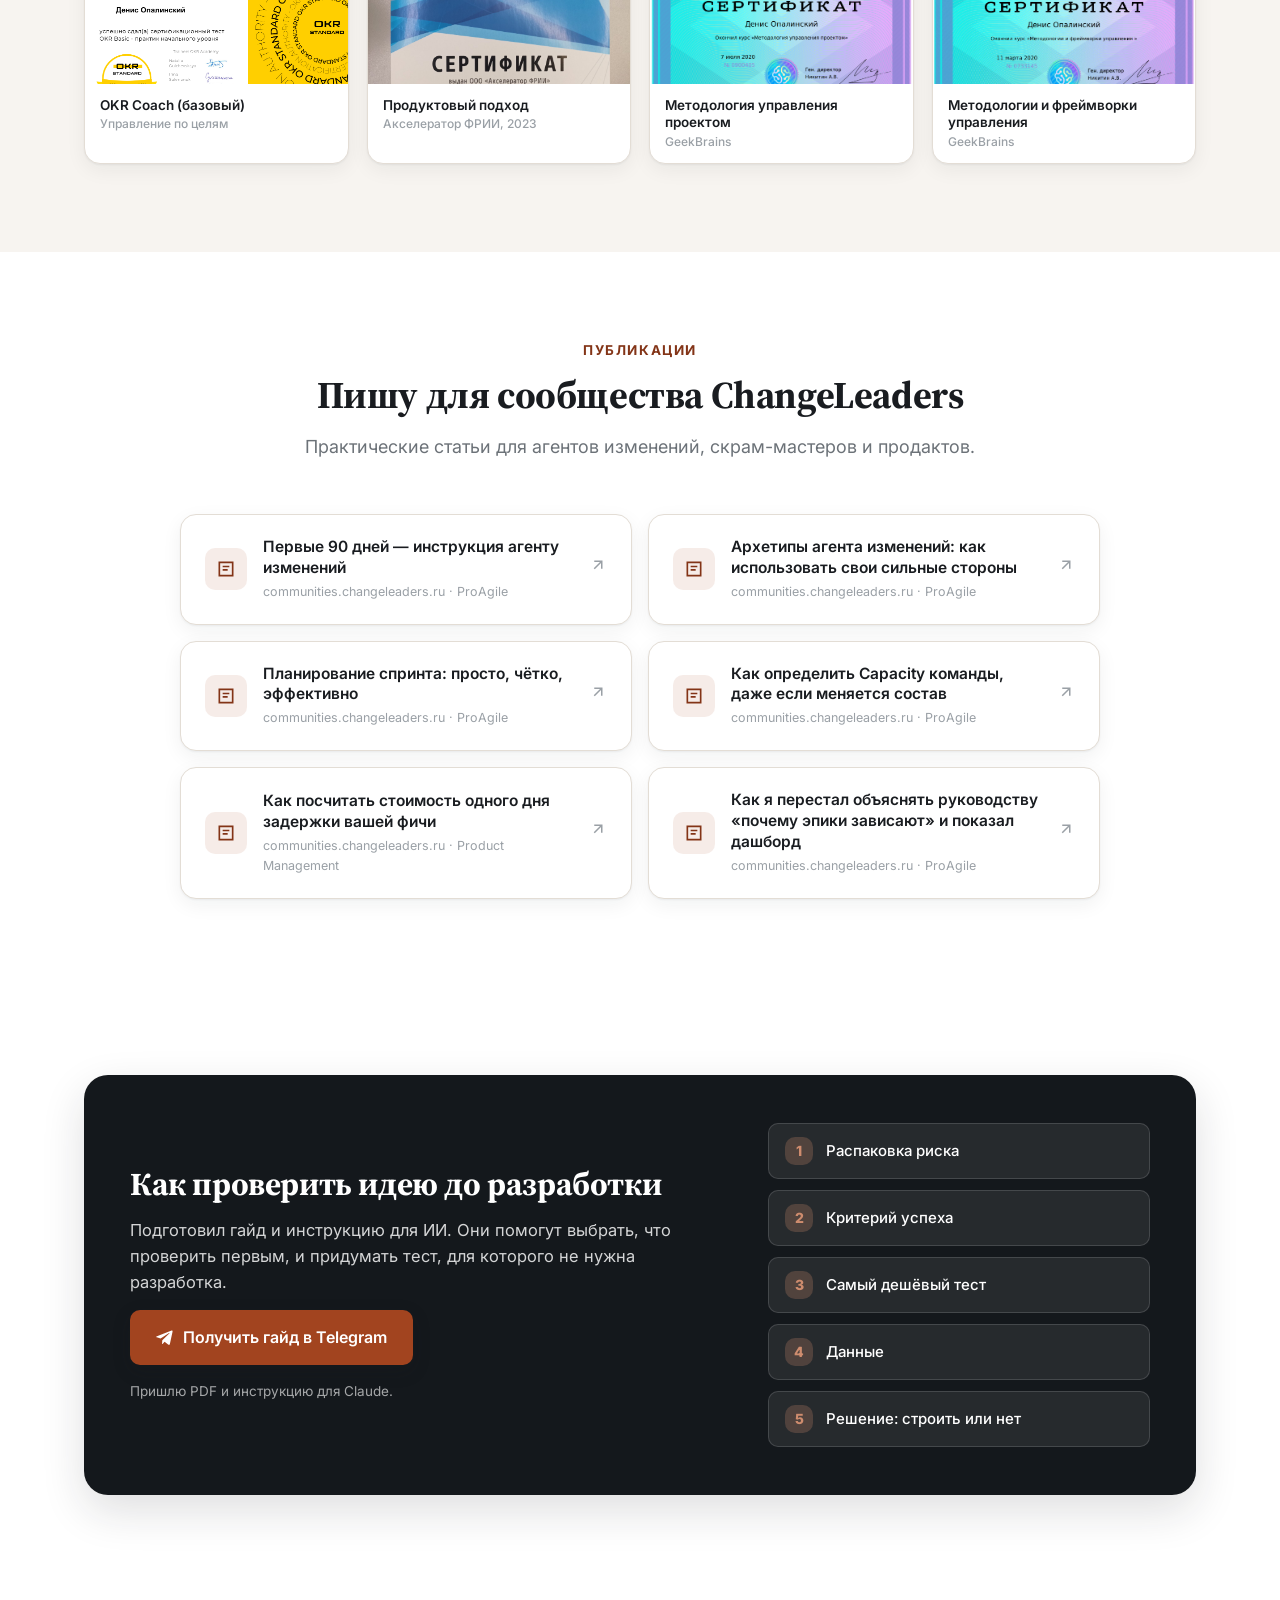
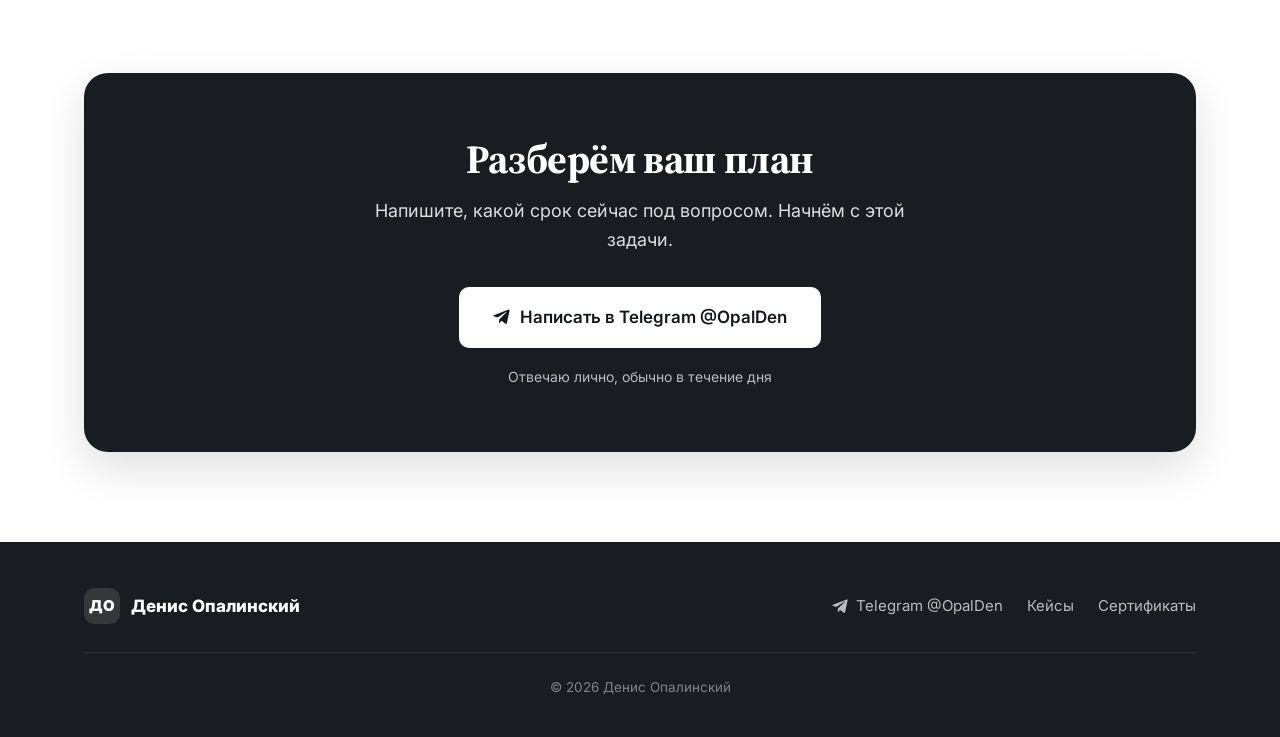
==== commit d744670d: "Описать проблему со сроками без привязки к Jira" ====
--- a/index.html
+++ b/index.html
@@ -7,7 +7,7 @@
 <meta name="viewport" content="width=device-width, initial-scale=1.0">
 <title>Денис Опалинский — разбор планов и задач команд</title>
 <script>document.documentElement.classList.add('js');</script>
-<meta name="description" content="Помогаю руководителям команд разобраться, где застряли задачи и какие сроки под риском. Разбираю планы и данные Jira.">
+<meta name="description" content="Помогаю руководителям понять, почему сдвигаются сроки и что можно изменить, пока есть время.">
 <link rel="preconnect" href="https://fonts.googleapis.com">
 <link rel="preconnect" href="https://fonts.gstatic.com" crossorigin>
 <link href="https://fonts.googleapis.com/css2?family=Inter:wght@400;500;600;700;800;900&family=Source+Serif+4:opsz,wght@8..60,400;8..60,600;8..60,700&display=swap" rel="stylesheet">
@@ -460,10 +460,10 @@
   <div class="wrap hero-grid">
     <div class="hero-text reveal">
       <h1>Показываю, где у команды плывут сроки</h1>
-      <p class="lead">Смотрю план и задачи в Jira. Отмечаю, что застряло и где пора принять решение.</p>
+      <p class="lead">О переносе сроков узнаёте в последний момент. До этого всё вроде шло по плану. Помогаю разобраться, где застряла работа и что ещё можно изменить.</p>
       <div class="hero-cta">
         <a href="https://t.me/OpalDen?text=%D0%94%D0%B5%D0%BD%D0%B8%D1%81%2C%20%D1%85%D0%BE%D1%87%D1%83%20%D0%BE%D0%B1%D1%81%D1%83%D0%B4%D0%B8%D1%82%D1%8C%20%D0%BF%D0%BB%D0%B0%D0%BD%20%D0%BA%D0%BE%D0%BC%D0%B0%D0%BD%D0%B4%D1%8B." target="_blank" rel="noopener" class="btn btn-primary"><svg width="18" height="18" viewBox="0 0 24 24" fill="currentColor" aria-hidden="true"><path d="M21.9 4.3 18.5 20c-.3 1.1-.9 1.4-1.9.9l-5.1-3.8-2.5 2.4c-.3.3-.5.5-1 .5l.4-5.1L18 5.6c.4-.3-.1-.5-.6-.2L6.1 12.6l-5-1.6c-1.1-.3-1.1-1 .2-1.5l19.5-7.5c.9-.3 1.7.2 1.1 2.3z"/></svg>Обсудить план команды</a>
-        <a href="#case-jira" class="btn btn-ghost">Посмотреть разбор Jira</a>
+        <a href="#case-jira" class="btn btn-ghost">Посмотреть пример разбора</a>
       </div>
       <ul class="hero-proof" aria-label="Результаты работы">
         <li><a href="#case-gpb"><strong>Газпромбанк</strong> · в срок выполнили 82% целей вместо 60%</a></li>
@@ -497,7 +497,7 @@
     <div class="about-text reveal">
       <h2>Обо мне</h2>
       <p>У меня 13 лет опыта в маркетинге, продукте и работе с командами. В Газпромбанке и Рамблере я занимался планированием и помогал руководителям следить за ходом работы.</p>
-      <p>С помощью ИИ я собираю инструменты для повторяющихся задач. Например, анализатор проверяет выгрузку Jira и отмечает задачи, которые давно не двигаются или остались без связи с целью.</p>
+      <p>Провожу рабочие встречи, когда нескольким командам нужно договориться, кто что делает и от кого ждёт следующего шага.</p>
     </div>
     <div class="about-card reveal">
       <div class="q">В НИУ ВШЭ был наставником проектов программы «Стартап как диплом».</div>
@@ -520,11 +520,11 @@
       </div>
       <div class="card reveal">
         <h3>Договориться о плане</h3>
-        <p>Помогаю командам выбрать, что они берут на квартал. На планировании выясняем, кто от кого зависит и по каким задачам нужно решение руководителя.</p>
+        <p>Помогаю договориться, что реально успеть. Если работы больше, чем помещается в срок, вместе решаем, что оставить в плане и что перенести.</p>
       </div>
       <div class="card reveal">
-        <h3>Видеть, как идёт работа</h3>
-        <p>Собираю сводку из Jira. По ней видно, что готово, какие задачи давно не меняли статус и где надо уточнить срок.</p>
+        <h3>Понимать, успевает ли команда</h3>
+        <p>Помогаю наладить работу так, чтобы руководителю было видно, что готово и где срок уже под вопросом.</p>
       </div>
     </div>
   </div>
@@ -627,13 +627,13 @@
 <section class="process" id="process">
   <div class="wrap">
     <div class="sec-head reveal">
-      <h2>Разбор квартального плана</h2>
-      <p>Первый разговор бесплатный. Обсудим один пример и решим, стоит ли разбирать весь план. Для разбора пригодится выгрузка из Jira.</p>
+      <h2>Разбор плана команды</h2>
+      <p>Первый разговор бесплатный. Возьмём один случай, когда срок сдвинулся или уже под вопросом.</p>
     </div>
     <div class="steps">
-      <div class="step reveal"><div class="n">1</div><h4>Выбираем, что смотреть</h4><p>Берём план команды и список задач, которые в него вошли.</p></div>
-      <div class="step reveal"><div class="n">2</div><h4>Ищем, что выпало</h4><p>Смотрю, какие задачи застряли, где не сходятся сроки и какие пункты плана остались без связи с целью.</p></div>
-      <div class="step reveal"><div class="n">3</div><h4>Решаем, с чего начать</h4><p>Возвращаю короткий список задач, по которым нужно договориться с командой.</p></div>
+      <div class="step reveal"><div class="n">1</div><h4>Сверяем план</h4><p>Смотрим, что команда обещала сделать и что уже готово.</p></div>
+      <div class="step reveal"><div class="n">2</div><h4>Разбираемся с задержкой</h4><p>Выясняем, где работа остановилась и чего не хватает, чтобы продолжить.</p></div>
+      <div class="step reveal"><div class="n">3</div><h4>Решаем, что менять</h4><p>После разбора у вас список задач, которые требуют решения, и понимание, что в плане нужно пересмотреть.</p></div>
     </div>
     <div class="process-foot reveal">
       <a href="https://t.me/OpalDen?text=%D0%94%D0%B5%D0%BD%D0%B8%D1%81%2C%20%D1%85%D0%BE%D1%87%D1%83%20%D0%BE%D0%B1%D1%81%D1%83%D0%B4%D0%B8%D1%82%D1%8C%20%D0%BF%D0%BB%D0%B0%D0%BD%20%D0%BA%D0%BE%D0%BC%D0%B0%D0%BD%D0%B4%D1%8B." target="_blank" rel="noopener" class="btn btn-white">Обсудить план команды</a>
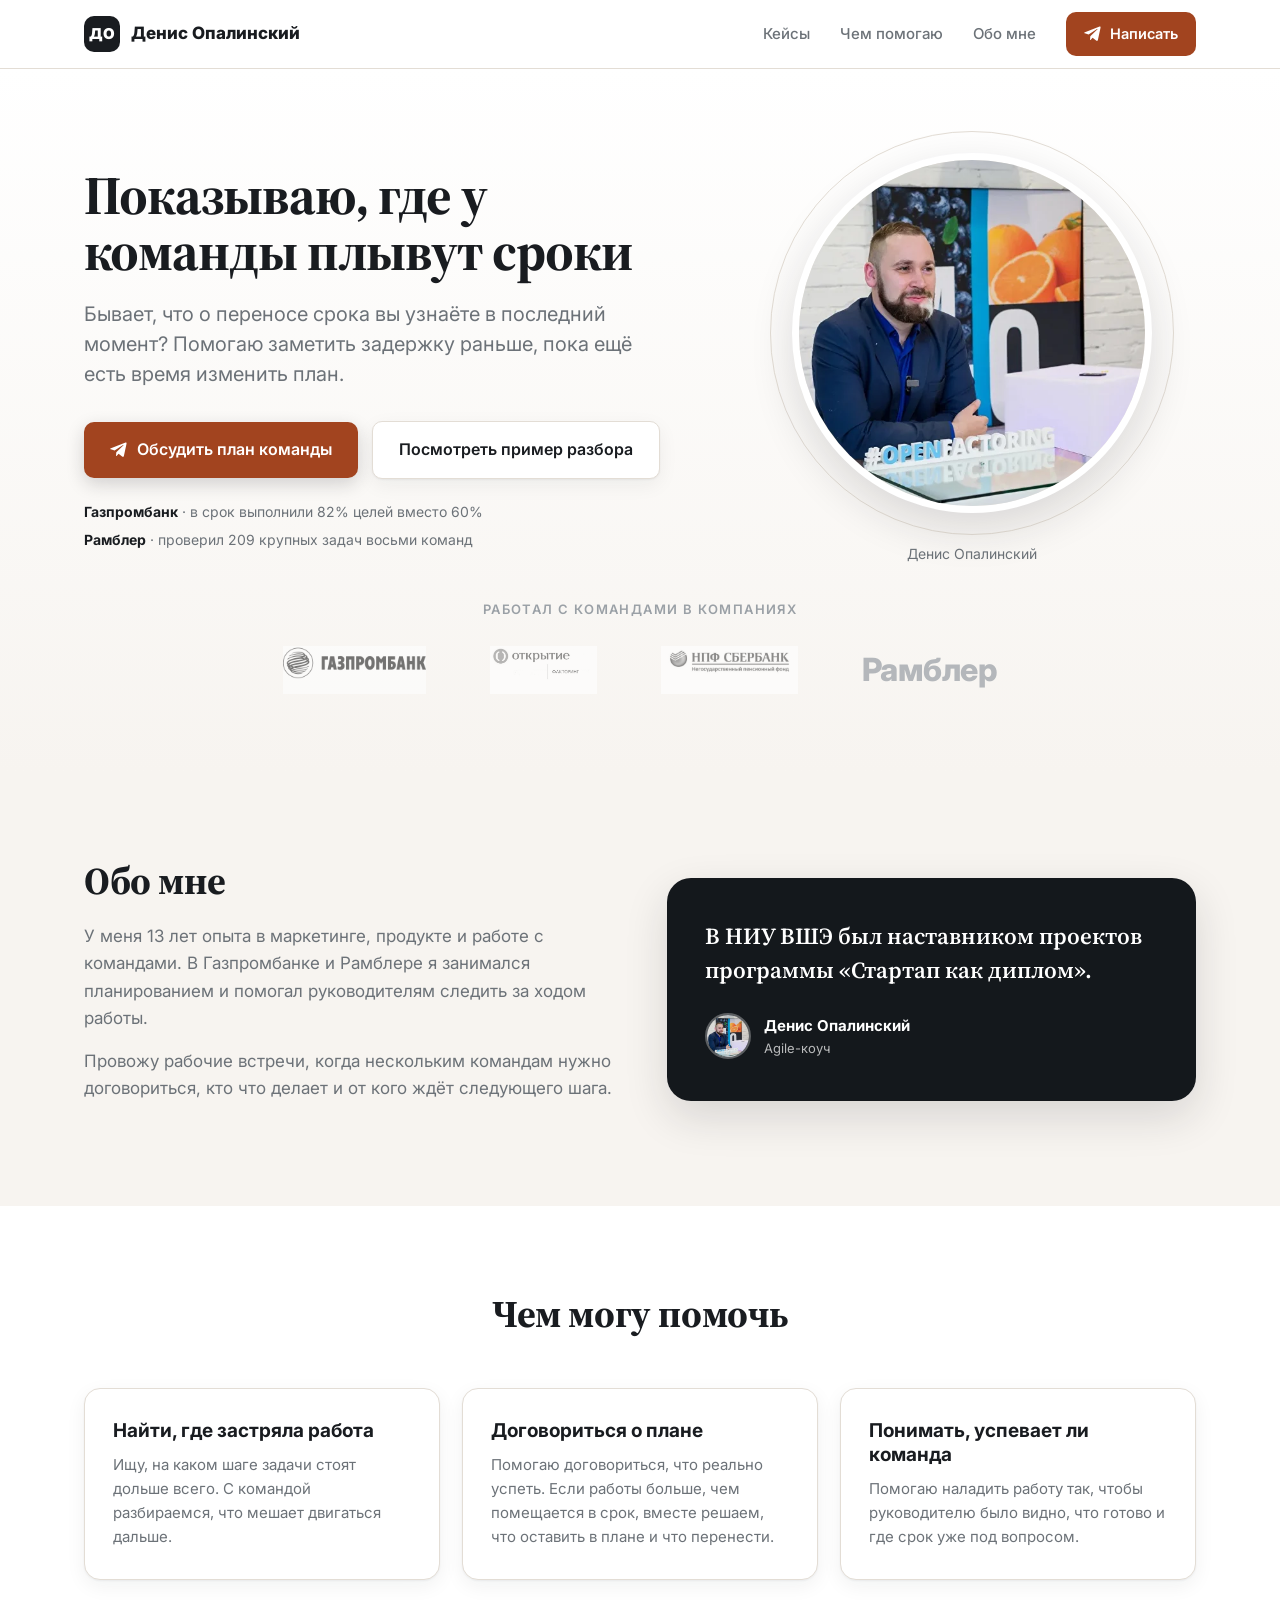
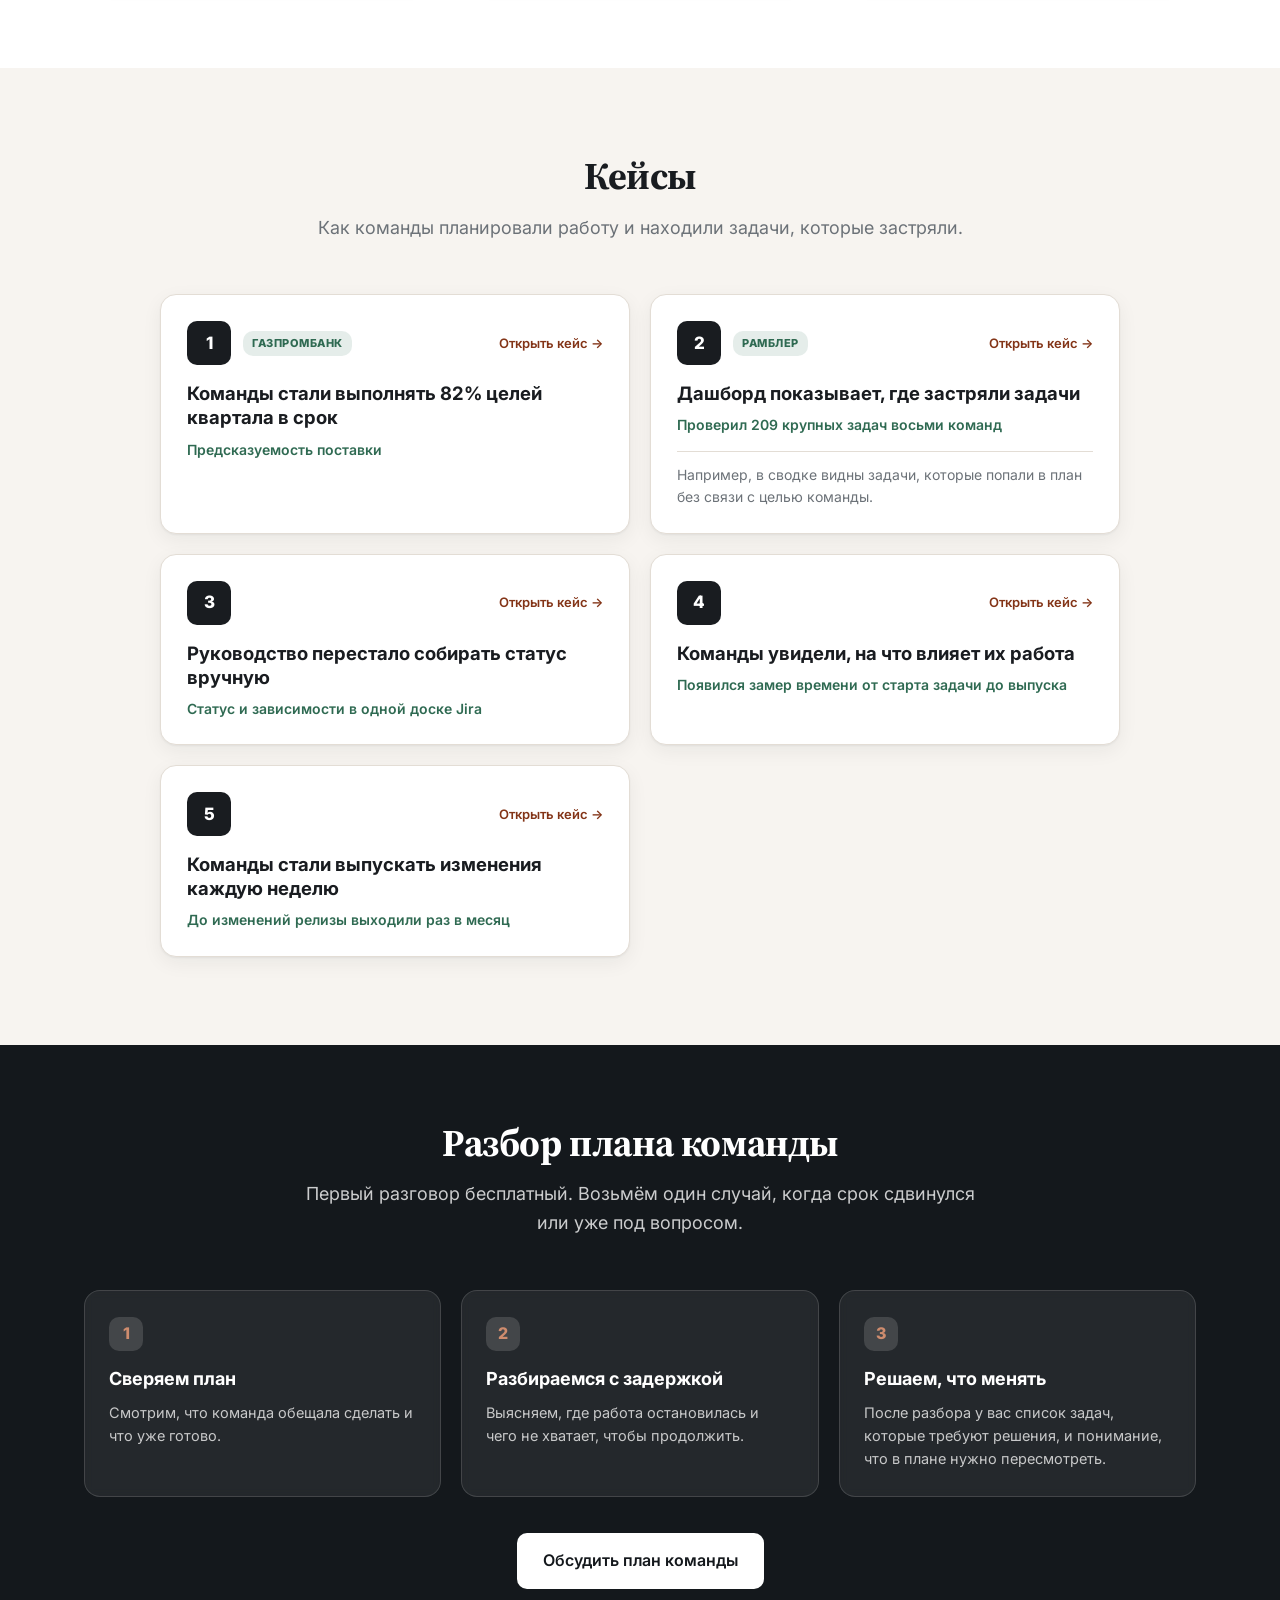
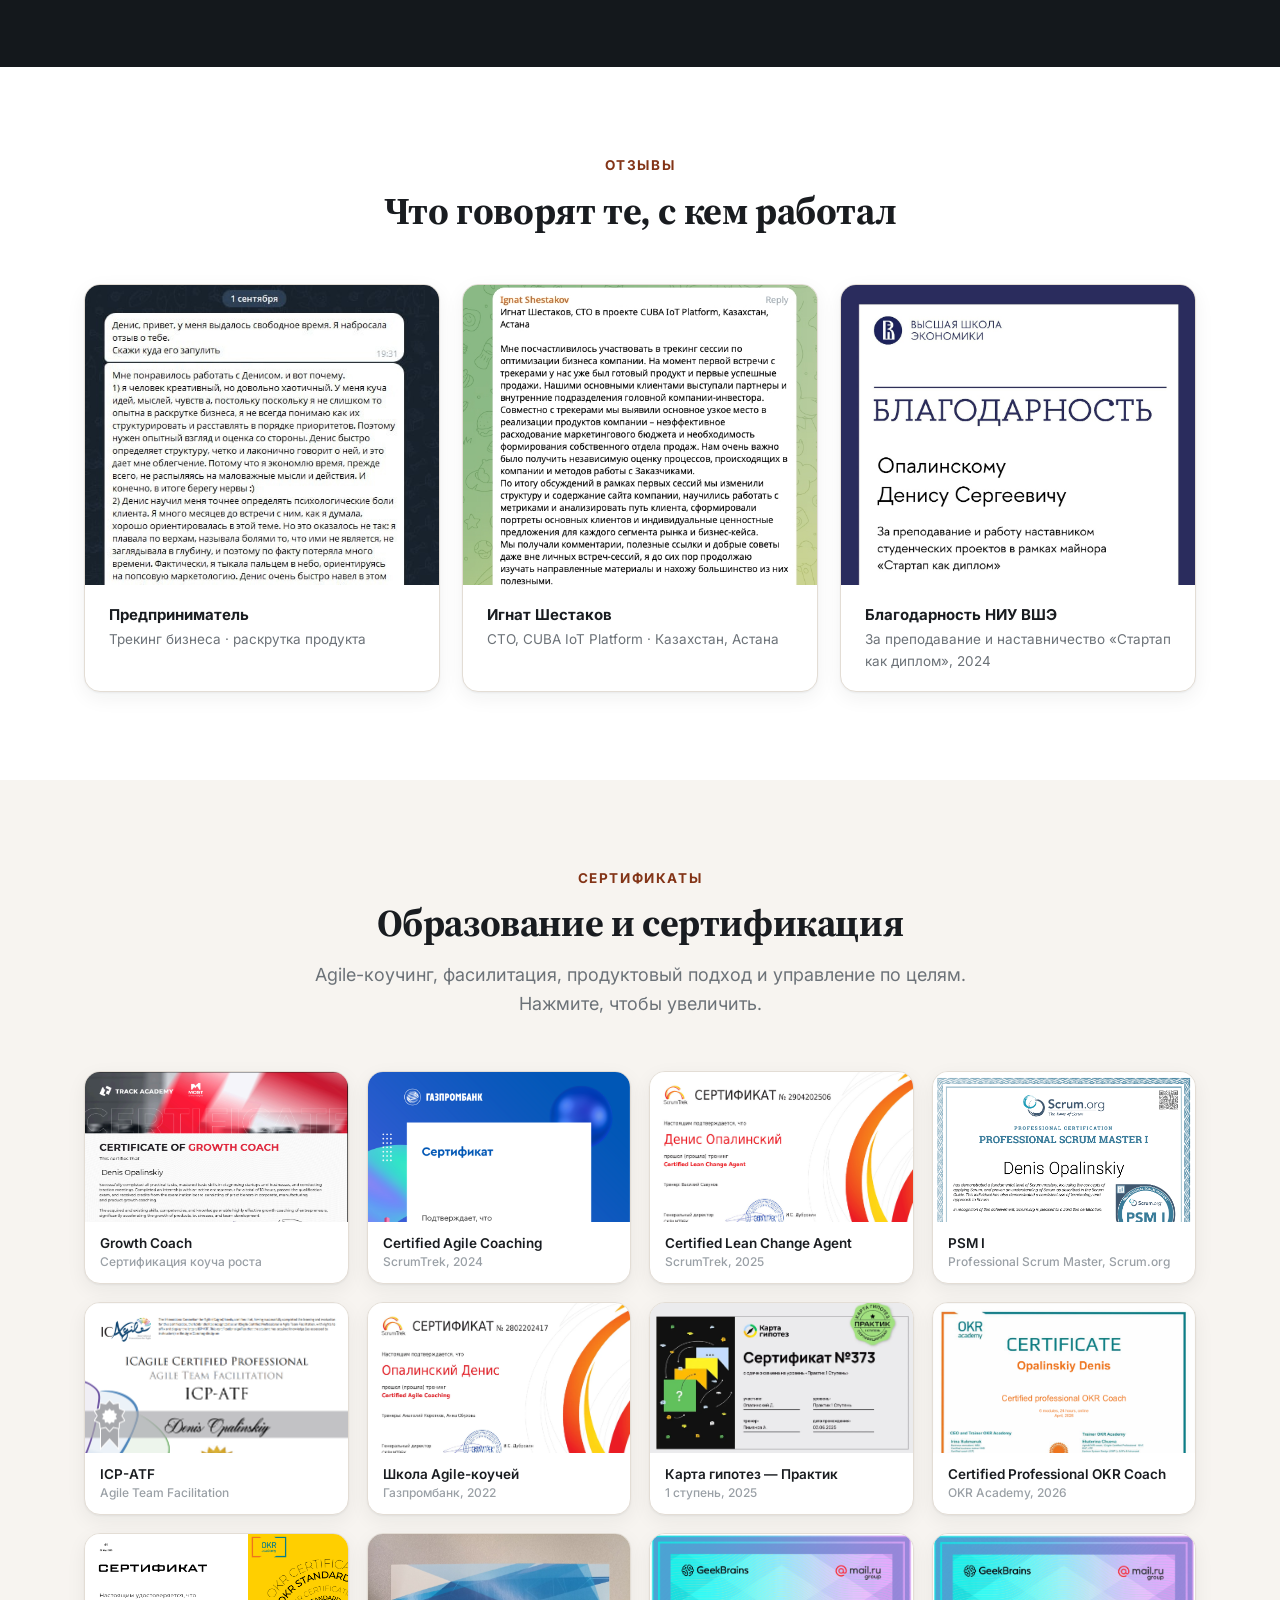
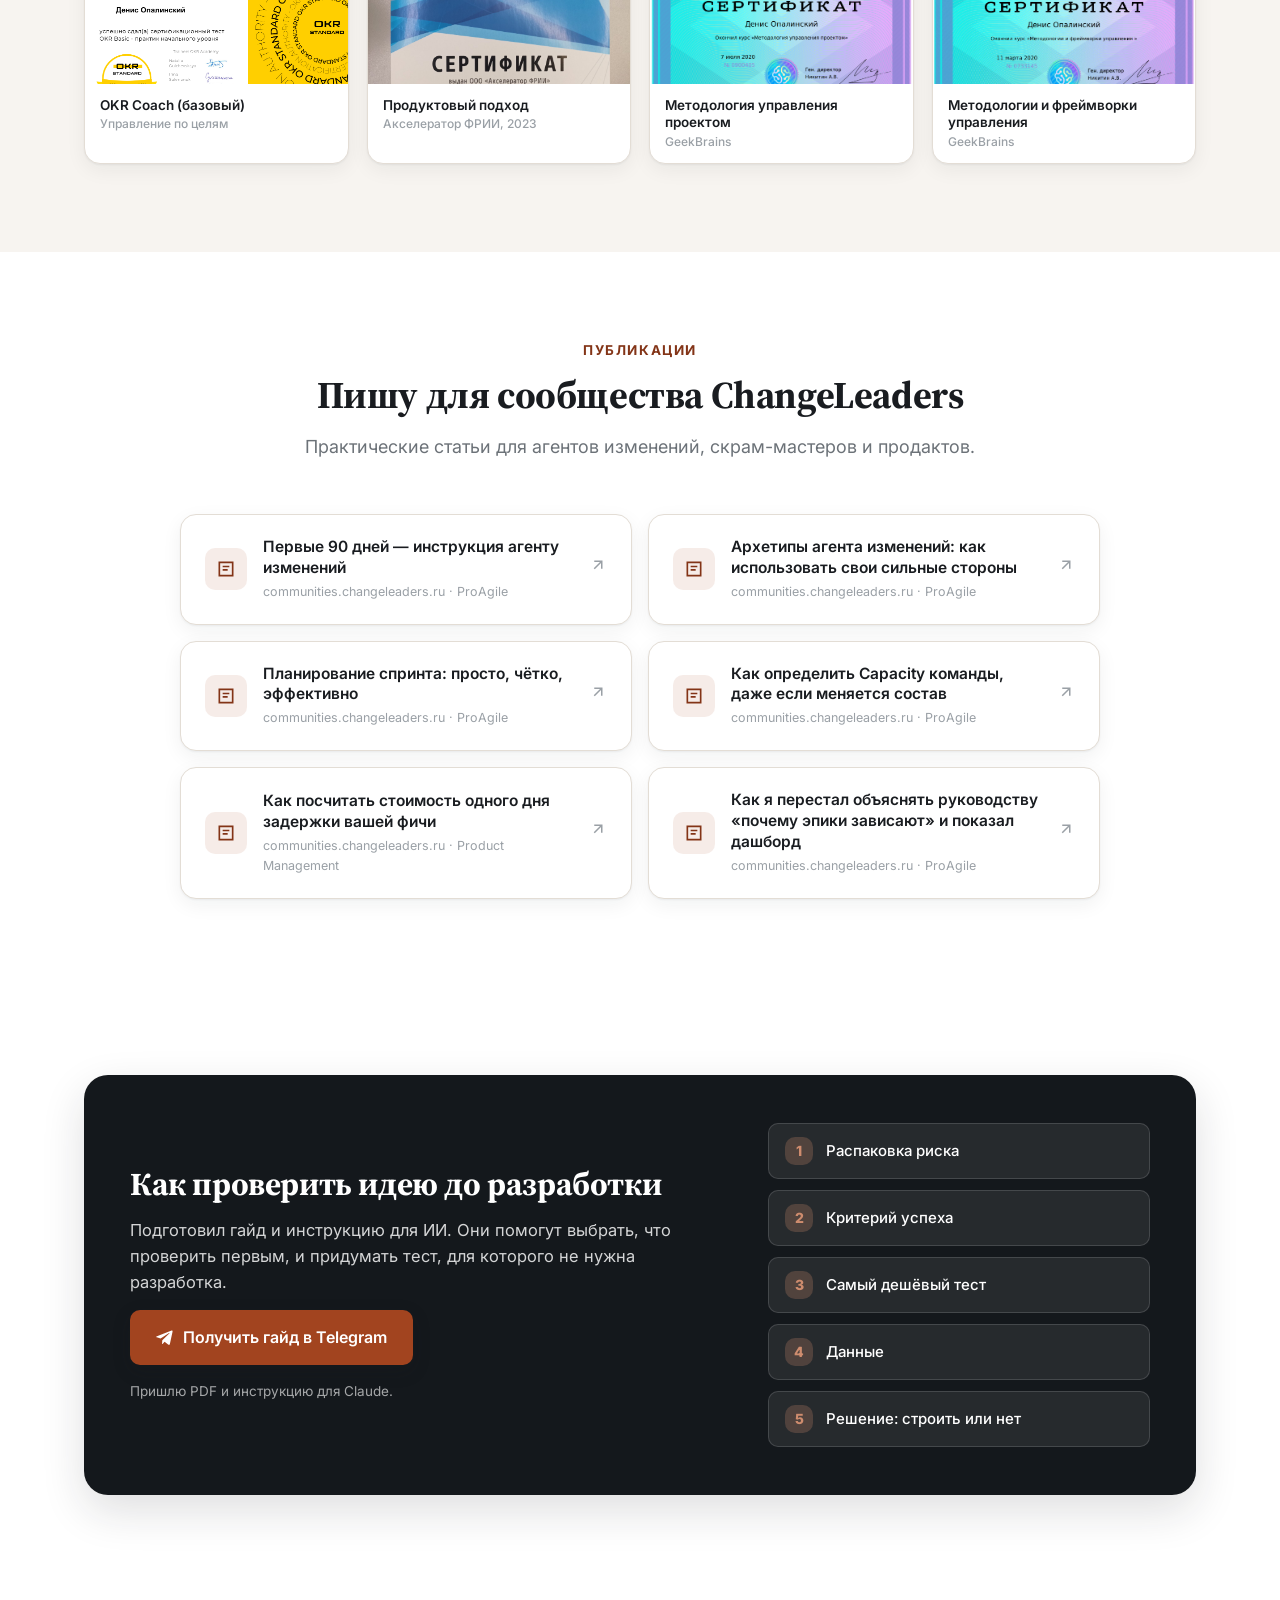
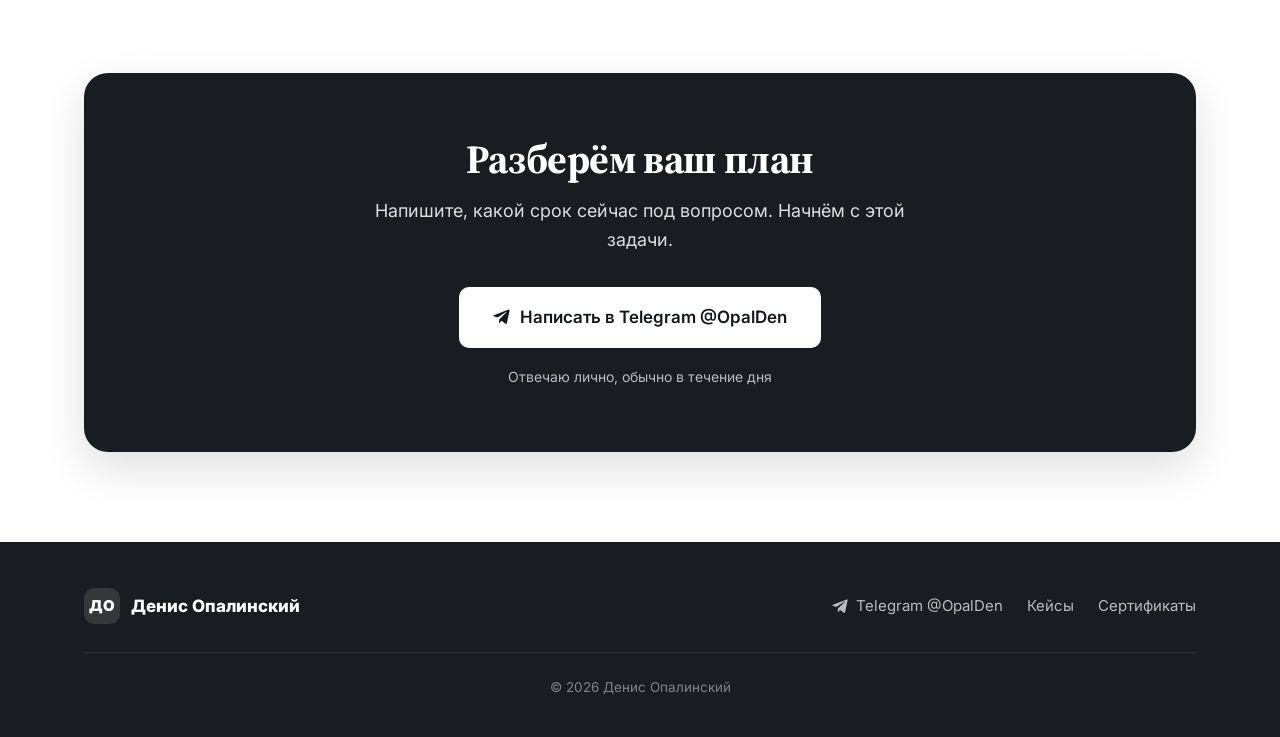
==== commit 81d91d1c: "Отделить вопрос о задержке от предложения помощи" ====
--- a/index.html
+++ b/index.html
@@ -460,7 +460,7 @@
   <div class="wrap hero-grid">
     <div class="hero-text reveal">
       <h1>Показываю, где у команды плывут сроки</h1>
-      <p class="lead">О переносе сроков узнаёте в последний момент. До этого всё вроде шло по плану. Помогаю разобраться, где застряла работа и что ещё можно изменить.</p>
+      <p class="lead">Бывает, что о переносе срока вы узнаёте в последний момент? Помогаю заметить задержку раньше, пока ещё есть время изменить план.</p>
       <div class="hero-cta">
         <a href="https://t.me/OpalDen?text=%D0%94%D0%B5%D0%BD%D0%B8%D1%81%2C%20%D1%85%D0%BE%D1%87%D1%83%20%D0%BE%D0%B1%D1%81%D1%83%D0%B4%D0%B8%D1%82%D1%8C%20%D0%BF%D0%BB%D0%B0%D0%BD%20%D0%BA%D0%BE%D0%BC%D0%B0%D0%BD%D0%B4%D1%8B." target="_blank" rel="noopener" class="btn btn-primary"><svg width="18" height="18" viewBox="0 0 24 24" fill="currentColor" aria-hidden="true"><path d="M21.9 4.3 18.5 20c-.3 1.1-.9 1.4-1.9.9l-5.1-3.8-2.5 2.4c-.3.3-.5.5-1 .5l.4-5.1L18 5.6c.4-.3-.1-.5-.6-.2L6.1 12.6l-5-1.6c-1.1-.3-1.1-1 .2-1.5l19.5-7.5c.9-.3 1.7.2 1.1 2.3z"/></svg>Обсудить план команды</a>
         <a href="#case-jira" class="btn btn-ghost">Посмотреть пример разбора</a>
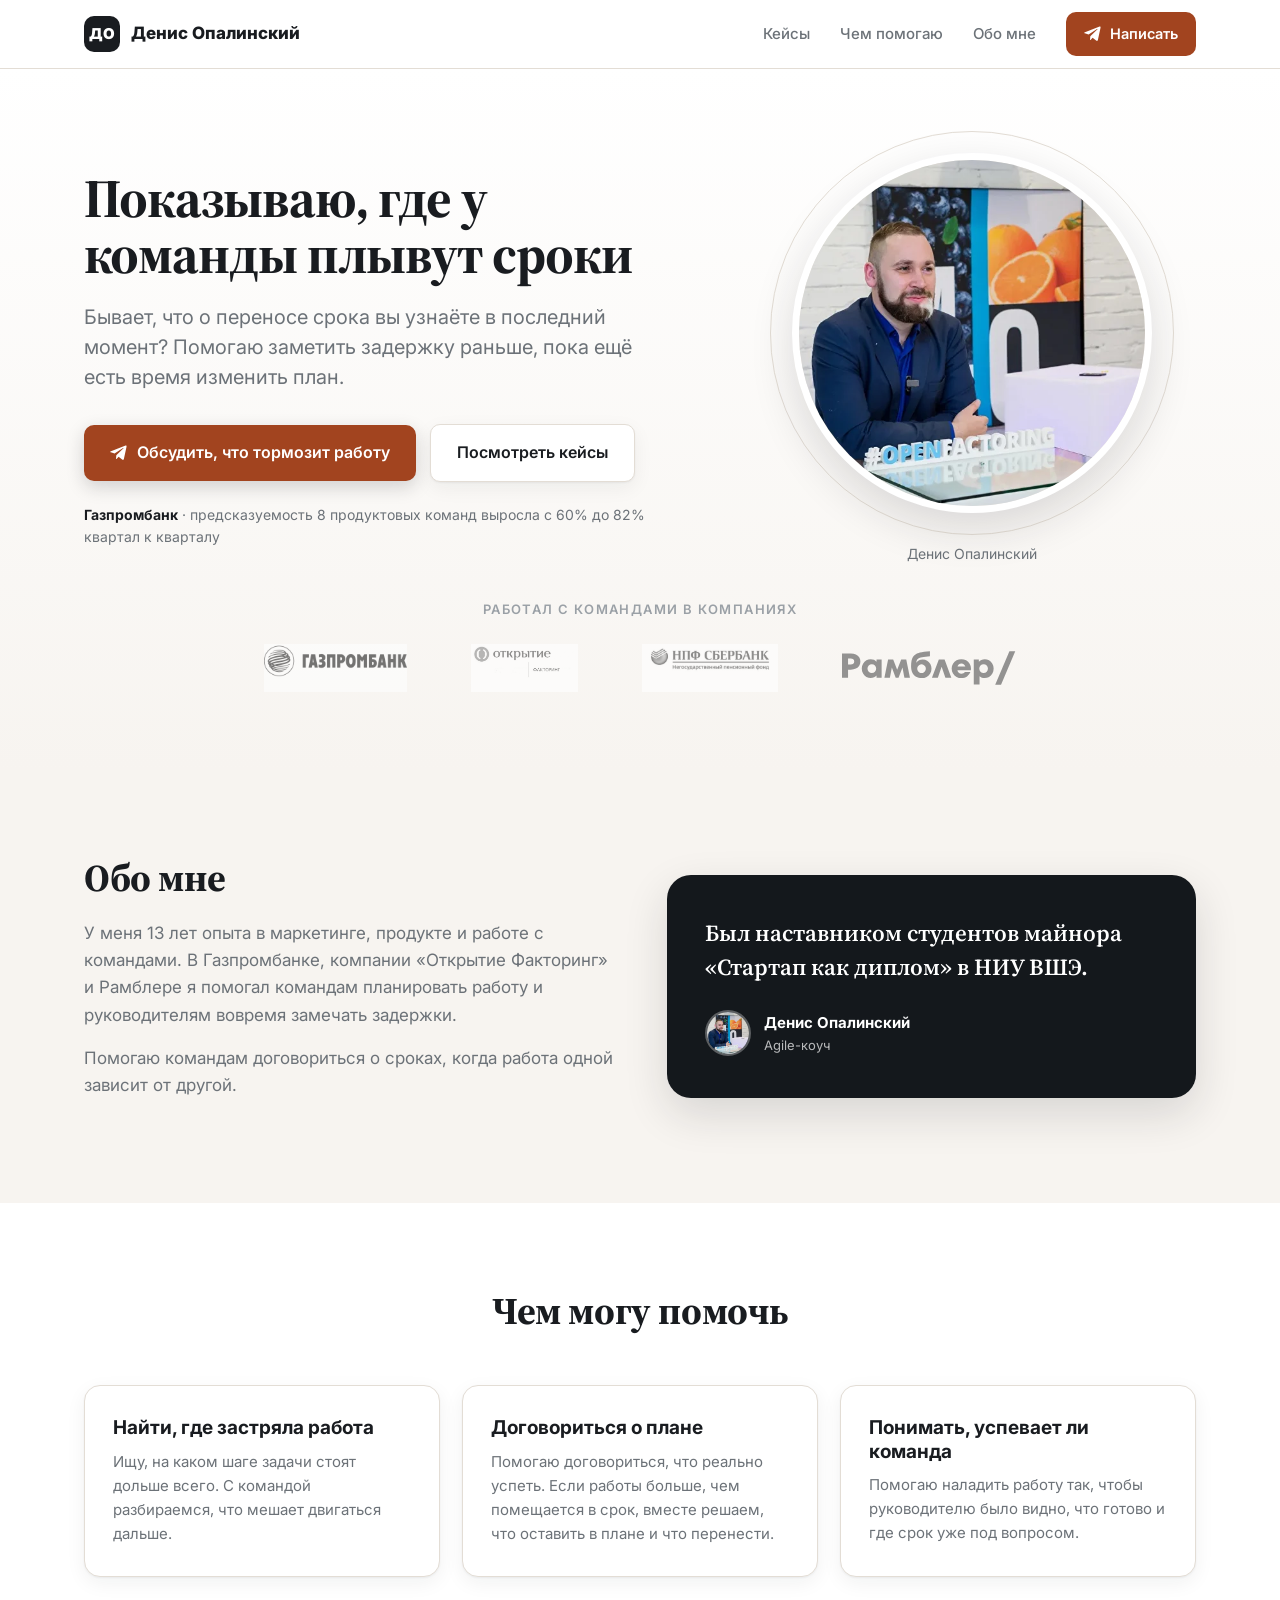
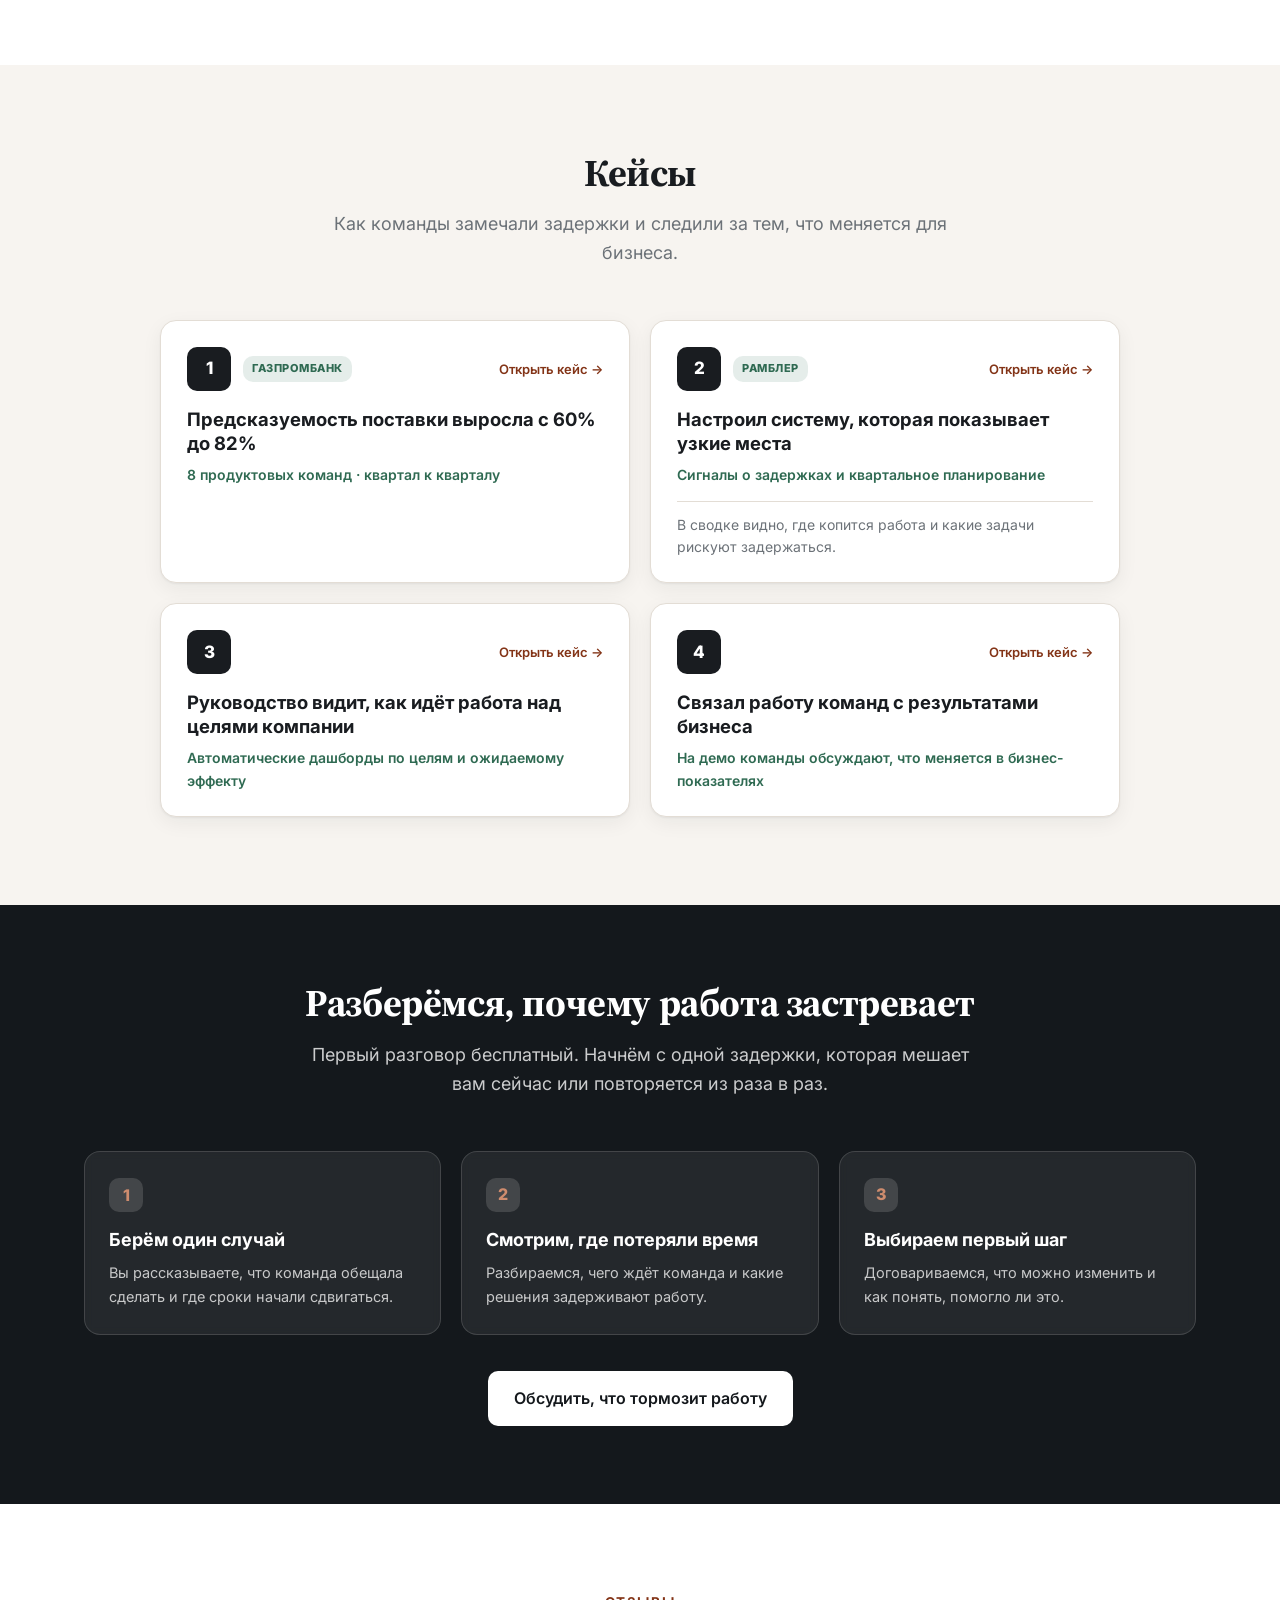
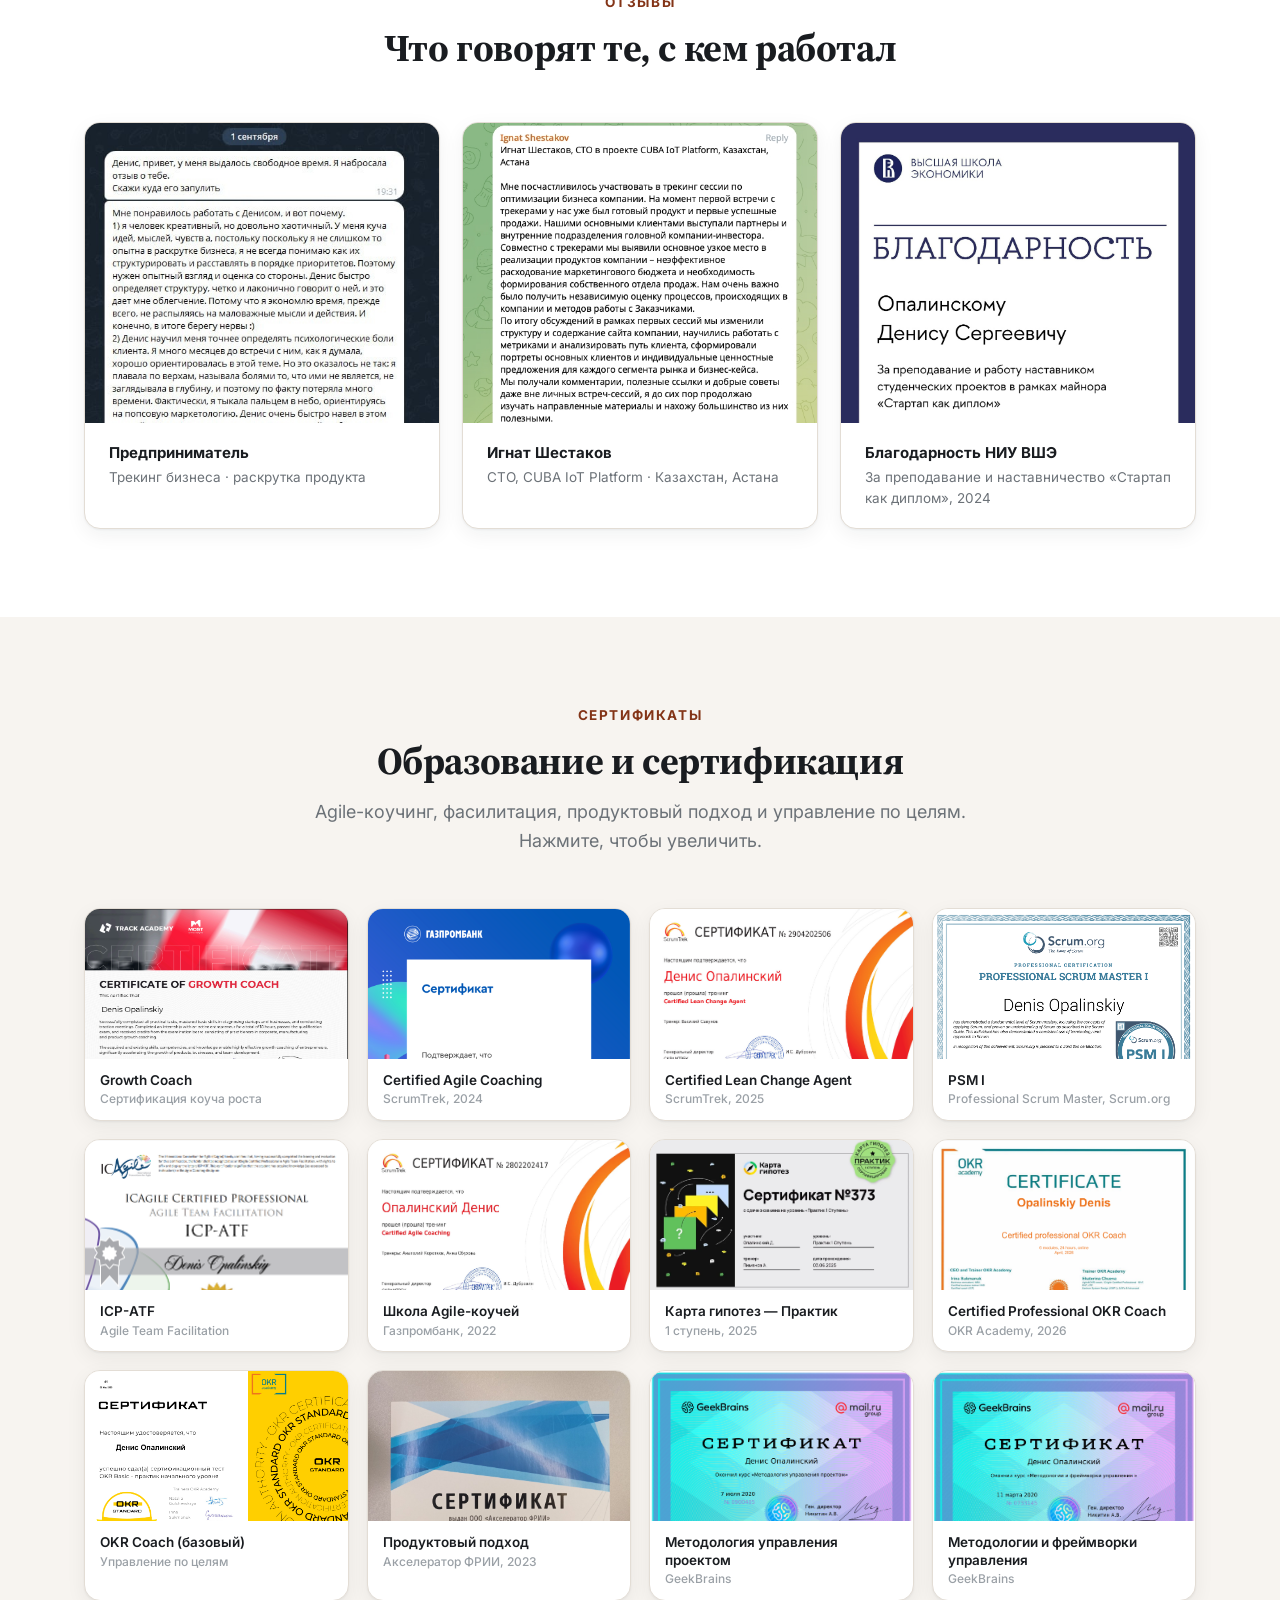
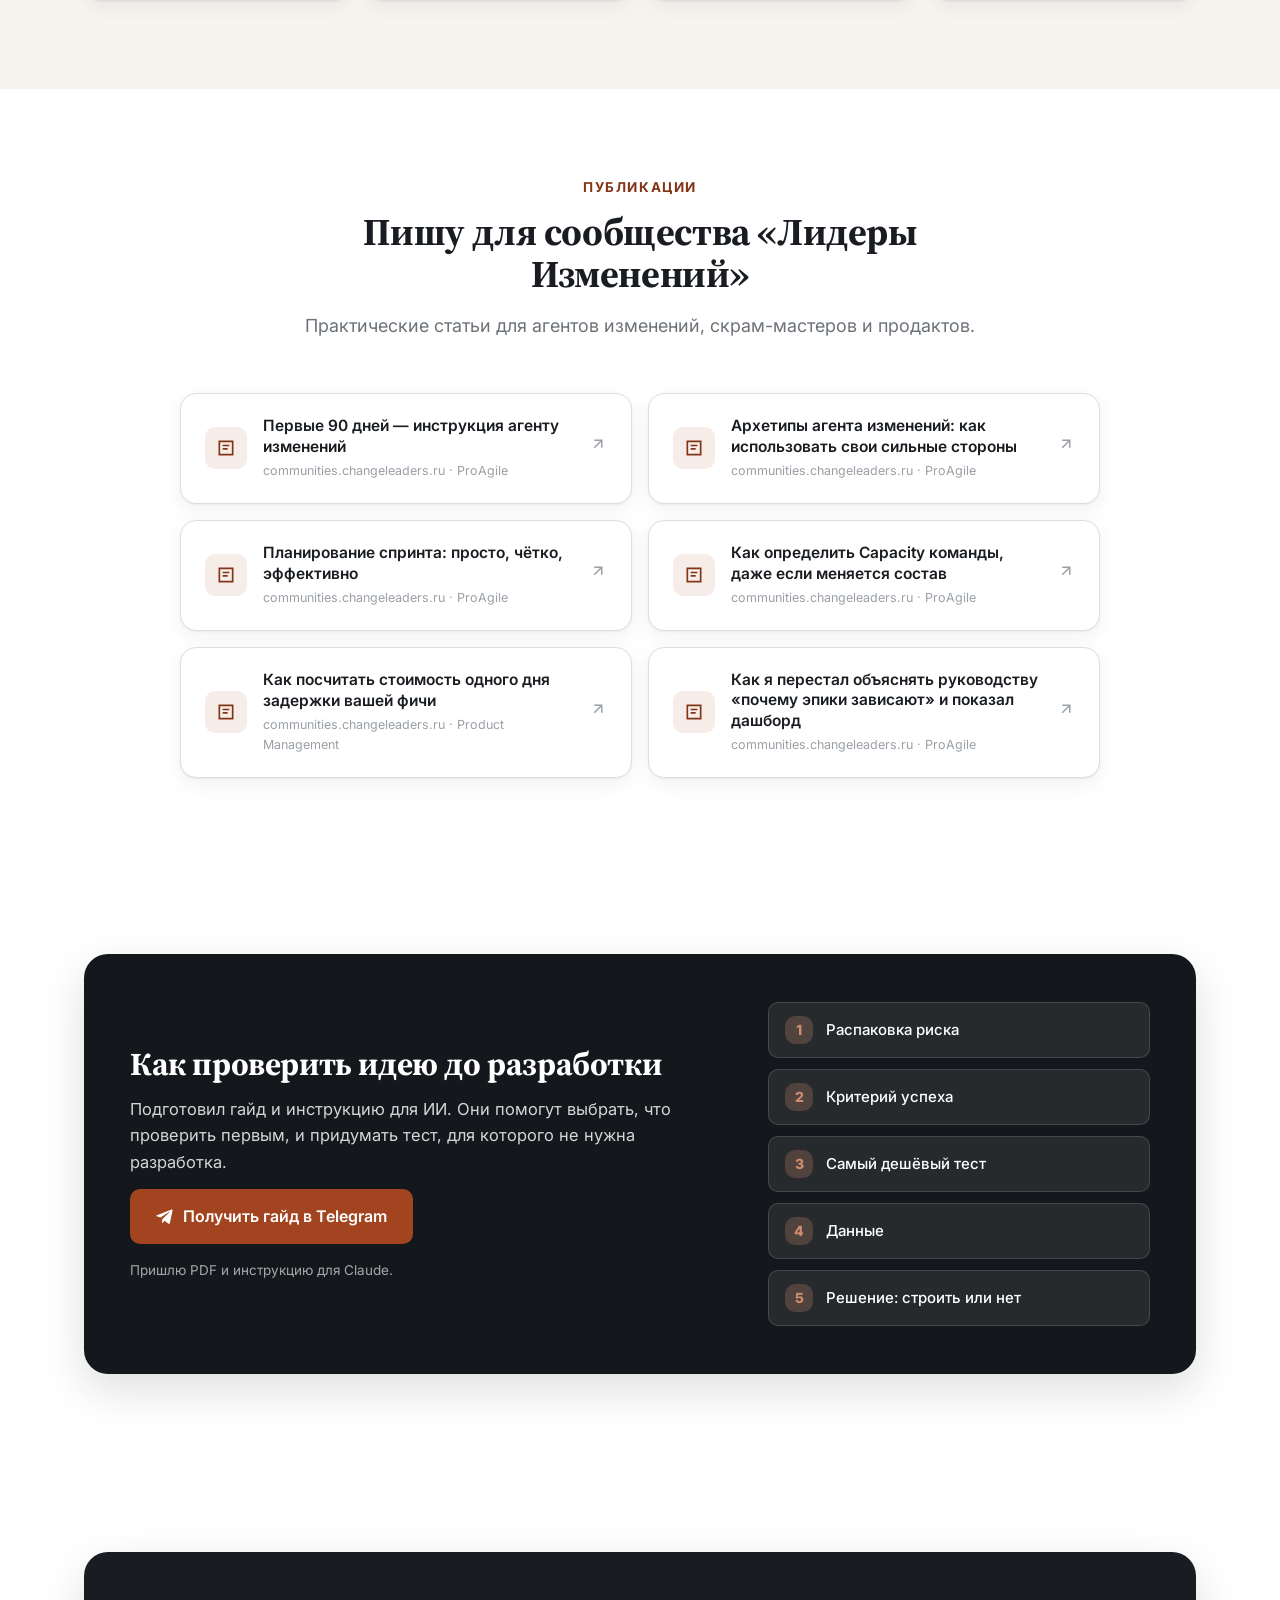
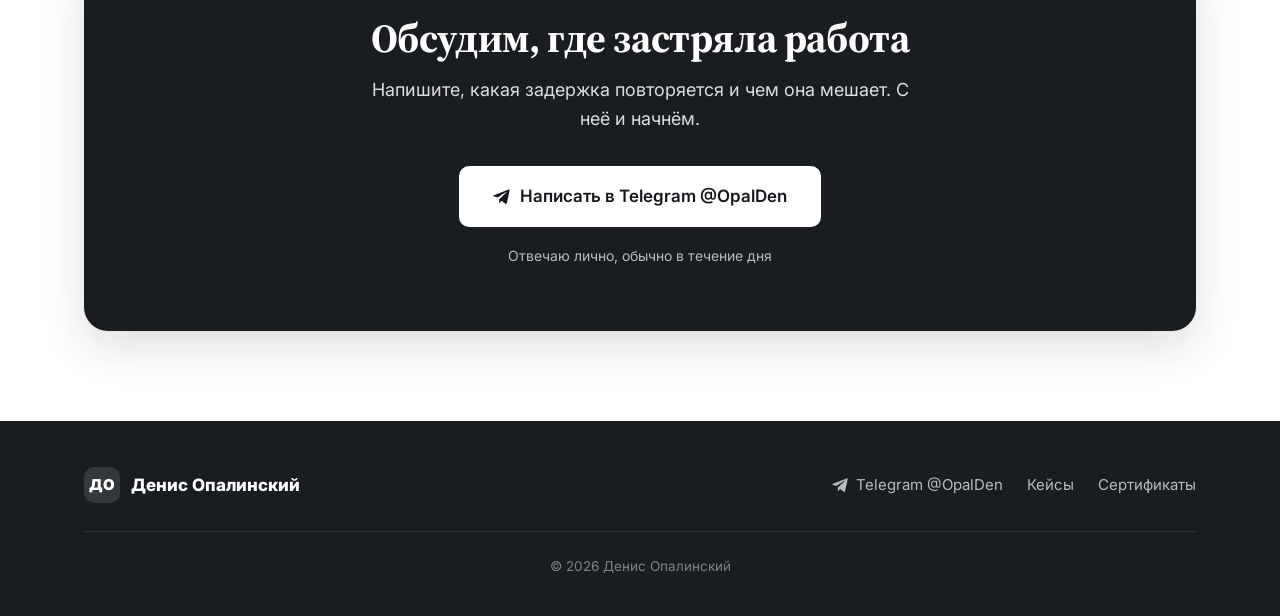
==== commit 561364a9: "Учесть замечания к лендингу и добавить логотип Рамблера" ====
--- a/index.html
+++ b/index.html
@@ -5,7 +5,7 @@
 <meta charset="UTF-8">
 <meta name="yandex-verification" content="37a0f59d06d40976">
 <meta name="viewport" content="width=device-width, initial-scale=1.0">
-<title>Денис Опалинский — разбор планов и задач команд</title>
+<title>Денис Опалинский — работа и сроки продуктовых команд</title>
 <script>document.documentElement.classList.add('js');</script>
 <meta name="description" content="Помогаю руководителям понять, почему сдвигаются сроки и что можно изменить, пока есть время.">
 <link rel="preconnect" href="https://fonts.googleapis.com">
@@ -449,7 +449,7 @@
       <a href="#cases">Кейсы</a>
       <a href="#services">Чем помогаю</a>
       <a href="#about">Обо мне</a>
-      <a href="https://t.me/OpalDen?text=%D0%94%D0%B5%D0%BD%D0%B8%D1%81%2C%20%D1%85%D0%BE%D1%87%D1%83%20%D0%BE%D0%B1%D1%81%D1%83%D0%B4%D0%B8%D1%82%D1%8C%20%D0%BF%D0%BB%D0%B0%D0%BD%20%D0%BA%D0%BE%D0%BC%D0%B0%D0%BD%D0%B4%D1%8B." target="_blank" rel="noopener" class="nav-cta"><svg width="18" height="18" viewBox="0 0 24 24" fill="currentColor" aria-hidden="true"><path d="M21.9 4.3 18.5 20c-.3 1.1-.9 1.4-1.9.9l-5.1-3.8-2.5 2.4c-.3.3-.5.5-1 .5l.4-5.1L18 5.6c.4-.3-.1-.5-.6-.2L6.1 12.6l-5-1.6c-1.1-.3-1.1-1 .2-1.5l19.5-7.5c.9-.3 1.7.2 1.1 2.3z"/></svg>Написать</a>
+      <a href="https://t.me/OpalDen?text=%D0%94%D0%B5%D0%BD%D0%B8%D1%81%2C%20%D1%85%D0%BE%D1%87%D1%83%20%D0%BE%D0%B1%D1%81%D1%83%D0%B4%D0%B8%D1%82%D1%8C%2C%20%D0%BF%D0%BE%D1%87%D0%B5%D0%BC%D1%83%20%D1%83%20%D0%BA%D0%BE%D0%BC%D0%B0%D0%BD%D0%B4%D1%8B%20%D1%81%D0%B4%D0%B2%D0%B8%D0%B3%D0%B0%D1%8E%D1%82%D1%81%D1%8F%20%D1%81%D1%80%D0%BE%D0%BA%D0%B8." target="_blank" rel="noopener" class="nav-cta"><svg width="18" height="18" viewBox="0 0 24 24" fill="currentColor" aria-hidden="true"><path d="M21.9 4.3 18.5 20c-.3 1.1-.9 1.4-1.9.9l-5.1-3.8-2.5 2.4c-.3.3-.5.5-1 .5l.4-5.1L18 5.6c.4-.3-.1-.5-.6-.2L6.1 12.6l-5-1.6c-1.1-.3-1.1-1 .2-1.5l19.5-7.5c.9-.3 1.7.2 1.1 2.3z"/></svg>Написать</a>
     </nav>
     <button class="burger" id="burger" aria-label="Меню"><span></span><span></span><span></span></button>
   </div>
@@ -462,12 +462,11 @@
       <h1>Показываю, где у команды плывут сроки</h1>
       <p class="lead">Бывает, что о переносе срока вы узнаёте в последний момент? Помогаю заметить задержку раньше, пока ещё есть время изменить план.</p>
       <div class="hero-cta">
-        <a href="https://t.me/OpalDen?text=%D0%94%D0%B5%D0%BD%D0%B8%D1%81%2C%20%D1%85%D0%BE%D1%87%D1%83%20%D0%BE%D0%B1%D1%81%D1%83%D0%B4%D0%B8%D1%82%D1%8C%20%D0%BF%D0%BB%D0%B0%D0%BD%20%D0%BA%D0%BE%D0%BC%D0%B0%D0%BD%D0%B4%D1%8B." target="_blank" rel="noopener" class="btn btn-primary"><svg width="18" height="18" viewBox="0 0 24 24" fill="currentColor" aria-hidden="true"><path d="M21.9 4.3 18.5 20c-.3 1.1-.9 1.4-1.9.9l-5.1-3.8-2.5 2.4c-.3.3-.5.5-1 .5l.4-5.1L18 5.6c.4-.3-.1-.5-.6-.2L6.1 12.6l-5-1.6c-1.1-.3-1.1-1 .2-1.5l19.5-7.5c.9-.3 1.7.2 1.1 2.3z"/></svg>Обсудить план команды</a>
-        <a href="#case-jira" class="btn btn-ghost">Посмотреть пример разбора</a>
+        <a href="https://t.me/OpalDen?text=%D0%94%D0%B5%D0%BD%D0%B8%D1%81%2C%20%D1%85%D0%BE%D1%87%D1%83%20%D0%BE%D0%B1%D1%81%D1%83%D0%B4%D0%B8%D1%82%D1%8C%2C%20%D0%BF%D0%BE%D1%87%D0%B5%D0%BC%D1%83%20%D1%83%20%D0%BA%D0%BE%D0%BC%D0%B0%D0%BD%D0%B4%D1%8B%20%D1%81%D0%B4%D0%B2%D0%B8%D0%B3%D0%B0%D1%8E%D1%82%D1%81%D1%8F%20%D1%81%D1%80%D0%BE%D0%BA%D0%B8." target="_blank" rel="noopener" class="btn btn-primary"><svg width="18" height="18" viewBox="0 0 24 24" fill="currentColor" aria-hidden="true"><path d="M21.9 4.3 18.5 20c-.3 1.1-.9 1.4-1.9.9l-5.1-3.8-2.5 2.4c-.3.3-.5.5-1 .5l.4-5.1L18 5.6c.4-.3-.1-.5-.6-.2L6.1 12.6l-5-1.6c-1.1-.3-1.1-1 .2-1.5l19.5-7.5c.9-.3 1.7.2 1.1 2.3z"/></svg>Обсудить, что тормозит работу</a>
+        <a href="#cases" class="btn btn-ghost">Посмотреть кейсы</a>
       </div>
       <ul class="hero-proof" aria-label="Результаты работы">
-        <li><a href="#case-gpb"><strong>Газпромбанк</strong> · в срок выполнили 82% целей вместо 60%</a></li>
-        <li><a href="#case-jira"><strong>Рамблер</strong> · проверил 209 крупных задач восьми команд</a></li>
+        <li><a href="#case-gpb"><strong>Газпромбанк</strong> · предсказуемость 8 продуктовых команд выросла с 60% до 82% квартал к кварталу</a></li>
       </ul>
     </div>
     <figure class="hero-portrait reveal">
@@ -486,7 +485,7 @@
       <img src="logos/gazprombank-logo-BXinpRR6.webp" alt="Газпромбанк">
       <img src="logos/otkrytie-logo-BWYZqDSA.webp" alt="Открытие">
       <img src="logos/sberbank-logo-B2p8KnOD.webp" alt="НПФ Сбербанк">
-      <span class="word">Рамблер</span>
+      <img src="logos/rambler.svg" width="145" height="40" alt="Рамблер">
     </div>
   </div>
 </section>
@@ -496,11 +495,11 @@
   <div class="wrap about-grid">
     <div class="about-text reveal">
       <h2>Обо мне</h2>
-      <p>У меня 13 лет опыта в маркетинге, продукте и работе с командами. В Газпромбанке и Рамблере я занимался планированием и помогал руководителям следить за ходом работы.</p>
-      <p>Провожу рабочие встречи, когда нескольким командам нужно договориться, кто что делает и от кого ждёт следующего шага.</p>
+      <p>У меня 13 лет опыта в маркетинге, продукте и работе с командами. В Газпромбанке, компании «Открытие Факторинг» и Рамблере я помогал командам планировать работу и руководителям вовремя замечать задержки.</p>
+      <p>Помогаю командам договориться о сроках, когда работа одной зависит от другой.</p>
     </div>
     <div class="about-card reveal">
-      <div class="q">В НИУ ВШЭ был наставником проектов программы «Стартап как диплом».</div>
+      <div class="q">Был наставником студентов майнора «Стартап как диплом» в НИУ ВШЭ.</div>
       <div class="sign">
         <div class="av"><img src="img/denis-profile-DdtMweza.webp" alt="" loading="lazy"></div>
         <div><div class="nm">Денис Опалинский</div><div class="rl">Agile-коуч</div></div>
@@ -535,30 +534,30 @@
   <div class="wrap">
     <div class="sec-head reveal">
       <h2>Кейсы</h2>
-      <p>Как команды планировали работу и находили задачи, которые застряли.</p>
+      <p>Как команды замечали задержки и следили за тем, что меняется для бизнеса.</p>
     </div>
     <div class="cases-grid">
 
       <article id="case-gpb" class="case-card reveal" tabindex="0">
         <div class="cc-top"><div class="case-num">1</div><span class="cc-tag">Газпромбанк</span><span class="cc-open">Открыть кейс →</span></div>
-        <h3>Команды стали выполнять 82% целей квартала в срок</h3>
-        <div class="res">Предсказуемость поставки</div>
+        <h3>Предсказуемость поставки выросла с 60% до 82%</h3>
+        <div class="res">8 продуктовых команд · квартал к кварталу</div>
         <div class="case-detail">
-          <div class="case-block"><div class="lbl">Что было</div><p>Команды выполняли в срок 60% целей, которые брали на квартал. Остальные приходилось переносить.</p></div>
+          <div class="case-block"><div class="lbl">Что было</div><p>Восемь продуктовых команд выполняли в срок 60% целей, которые брали на квартал. Остальные цели переносились.</p></div>
           <div class="case-block"><div class="lbl">Что сделал</div><p>Ввёл общие правила планирования. Команды стали заранее сверять приоритеты и зависимости, а задачи с риском просрочки были видны на дашборде.</p></div>
-          <div class="case-block case-result"><div class="lbl">Что изменилось</div><p>Доля квартальных целей, выполненных в срок, выросла с 60% до 82%.</p></div>
+          <div class="case-block case-result"><div class="lbl">Что изменилось</div><p>Доля квартальных целей, выполненных в срок, выросла с 60% до 82% квартал к кварталу.</p></div>
         </div>
       </article>
 
       <article id="case-jira" class="case-card reveal" tabindex="0">
         <div class="cc-top"><div class="case-num">2</div><span class="cc-tag">Рамблер</span><span class="cc-open">Открыть кейс →</span></div>
-        <h3>Дашборд показывает, где застряли задачи</h3>
-        <div class="res">Проверил 209 крупных задач восьми команд</div>
-        <p class="case-preview">Например, в сводке видны задачи, которые попали в план без связи с целью команды.</p>
+        <h3>Настроил систему, которая показывает узкие места</h3>
+        <div class="res">Сигналы о задержках и квартальное планирование</div>
+        <p class="case-preview">В сводке видно, где копится работа и какие задачи рискуют задержаться.</p>
         <div class="case-detail">
           <div class="case-block"><div class="lbl">Что было</div><p>Чтобы узнать, что зависло и когда ждать релиз, руководству приходилось спрашивать команды и собирать статусы вручную.</p></div>
-          <div class="case-block"><div class="lbl">Что сделал</div><p>С помощью ИИ собрал анализатор, который читает выгрузку Jira. Он показывает задачи, которые давно не двигались, и пробелы в плане.</p></div>
-          <div class="case-block case-result"><div class="lbl">Что изменилось</div><p>На одной выгрузке проверил 209 крупных задач восьми команд. Стало видно, какие задачи требуют внимания перед квартальным планированием. Руководство решило использовать инструмент в регулярной работе.</p></div>
+          <div class="case-block"><div class="lbl">Что сделал</div><p>Настроил сигналы по данным Jira. Система отмечает задачи без движения и показывает, на каких этапах копится работа. Наладил подготовку к кварталу, чтобы команды заранее сверяли сроки и зависимости.</p></div>
+          <div class="case-block case-result"><div class="lbl">Что изменилось</div><p>У руководителей появилась сводка по узким местам. Перед квартальным планированием команды могут увидеть, что застряло и какие вопросы нужно решить вместе.</p></div>
           <div class="case-block"><div class="lbl">Как это выглядит</div>
             <div class="case-shots">
               <div class="shot" data-gallery="jira" data-img="jira/jira-4-summary.png"><img src="jira/jira-4-summary.png" alt="Сводная статистика и алёрты"><div class="scap">Сводка по задачам и срокам</div></div>
@@ -572,50 +571,23 @@
 
       <article class="case-card reveal" tabindex="0">
         <div class="cc-top"><div class="case-num">3</div><span class="cc-open">Открыть кейс →</span></div>
-        <h3>Руководство перестало собирать статус вручную</h3>
-        <div class="res">Статус и зависимости в одной доске Jira</div>
+        <h3>Руководство видит, как идёт работа над целями компании</h3>
+        <div class="res">Автоматические дашборды по целям и ожидаемому эффекту</div>
         <div class="case-detail">
-          <div class="case-block"><div class="lbl">Проблема</div><p>Руководство не видело статус ключевых инициатив: где зависимости и когда ждать поставку. Постоянные ручные запросы съедали время команд.</p></div>
-          <div class="case-block"><div class="lbl">Что сделал</div><ul>
-            <li>Собрал общую доску Jira, на которой видны задачи и зависимости</li>
-            <li>Внедрил единый стандарт оформления эпиков, понятный от разработчика до топ-менеджмента</li>
-            <li>Сделал регулярную практику постановки целей по OKR и синхронизации команд вокруг них</li>
-            <li>Настроил оформление Jira так, чтобы было видно, что именно влияет на цель</li>
-            <li>Ввёл ежемесячные демо: команда показывает, на какую бизнес-метрику повлияла работа</li>
-          </ul></div>
-          <div class="case-block case-result"><div class="lbl">Результат</div><p>У руководства появилась общая картина прогресса по инициативам. По доске стало видно, какие вопросы нужно обсуждать с командами.</p></div>
+          <div class="case-block"><div class="lbl">Что было</div><p>Цели компании и работа команд жили в разных местах. Чтобы понять, что уже делается для каждой цели, приходилось собирать данные вручную.</p></div>
+          <div class="case-block"><div class="lbl">Что сделал</div><p>Связал цели компании с инициативами команд и автоматизировал сбор дашбордов. В каждом видно, какие задачи работают на цель и какого эффекта от них ждут.</p></div>
+          <div class="case-block case-result"><div class="lbl">Что изменилось</div><p>Руководители видят, чем подкреплена каждая цель и где пока нет задачи или оценки ожидаемого эффекта.</p></div>
         </div>
       </article>
 
       <article class="case-card reveal" tabindex="0">
         <div class="cc-top"><div class="case-num">4</div><span class="cc-open">Открыть кейс →</span></div>
-        <h3>Команды увидели, на что влияет их работа</h3>
-        <div class="res">Появился замер времени от старта задачи до выпуска</div>
+        <h3>Связал работу команд с результатами бизнеса</h3>
+        <div class="res">На демо команды обсуждают, что меняется в бизнес-показателях</div>
         <div class="case-detail">
-          <div class="case-block"><div class="lbl">Проблема</div><p>Команды «пилили задачи» без понимания конечной цели и связи с ценностью. Итог — долгие релизы, отсутствие метрик и неэффективное планирование.</p></div>
-          <div class="case-block"><div class="lbl">Что сделал</div><ul>
-            <li>Определил единую топологию задач и эпиков для всех команд</li>
-            <li>Привязал каждый эпик к конкретным бизнес-метрикам</li>
-            <li>Приоритизировал бэклог от целей бизнеса</li>
-            <li>Внедрил чёткие критерии готовности (DoR и DoD)</li>
-          </ul></div>
-          <div class="case-block case-result"><div class="lbl">Результат</div><p>В плане стало видно, на какой показатель должна повлиять каждая большая задача. Появился замер времени от старта работы до выпуска.</p></div>
-        </div>
-      </article>
-
-      <article class="case-card reveal" tabindex="0">
-        <div class="cc-top"><div class="case-num">5</div><span class="cc-open">Открыть кейс →</span></div>
-        <h3>Команды стали выпускать изменения каждую неделю</h3>
-        <div class="res">До изменений релизы выходили раз в месяц</div>
-        <div class="case-detail">
-          <div class="case-block"><div class="lbl">Проблема</div><p>Долгий путь от старта задачи до пользователя. Замеры показали: большая часть времени уходит на ожидание — сначала тестирования, потом релиза.</p></div>
-          <div class="case-block"><div class="lbl">Что сделал</div><ul>
-            <li>Замерил поток и нашёл главное скопление WIP — этап «ожидание тестирования»</li>
-            <li>Разгрузил тестирование: автотесты и детальное описание ожидаемого результата</li>
-            <li>После — устранил следующее ограничение: ежемесячные релизы</li>
-            <li>Перевёл на еженедельные релизные окна и дал командам выкатывать минорные правки самостоятельно</li>
-          </ul></div>
-          <div class="case-block case-result"><div class="lbl">Результат</div><p>После изменений новые функции стали доходить до пользователей каждую неделю.</p></div>
+          <div class="case-block"><div class="lbl">Что было</div><p>По статусам задач было видно, сколько работы сделали. По ним было трудно понять, что изменилось для бизнеса или пользователей.</p></div>
+          <div class="case-block"><div class="lbl">Что сделал</div><p>Привязал крупные задачи к бизнес-показателям и помог командам расставить приоритеты по целям. На демо команды стали обсуждать, какие изменения увидели в этих показателях.</p></div>
+          <div class="case-block case-result"><div class="lbl">Что изменилось</div><p>Стало видно, на какой результат работает каждая команда. На обсуждениях можно сверить ожидаемый эффект с тем, что получилось.</p></div>
         </div>
       </article>
 
@@ -627,16 +599,16 @@
 <section class="process" id="process">
   <div class="wrap">
     <div class="sec-head reveal">
-      <h2>Разбор плана команды</h2>
-      <p>Первый разговор бесплатный. Возьмём один случай, когда срок сдвинулся или уже под вопросом.</p>
+      <h2>Разберёмся, почему работа застревает</h2>
+      <p>Первый разговор бесплатный. Начнём с одной задержки, которая мешает вам сейчас или повторяется из раза в раз.</p>
     </div>
     <div class="steps">
-      <div class="step reveal"><div class="n">1</div><h4>Сверяем план</h4><p>Смотрим, что команда обещала сделать и что уже готово.</p></div>
-      <div class="step reveal"><div class="n">2</div><h4>Разбираемся с задержкой</h4><p>Выясняем, где работа остановилась и чего не хватает, чтобы продолжить.</p></div>
-      <div class="step reveal"><div class="n">3</div><h4>Решаем, что менять</h4><p>После разбора у вас список задач, которые требуют решения, и понимание, что в плане нужно пересмотреть.</p></div>
+      <div class="step reveal"><div class="n">1</div><h4>Берём один случай</h4><p>Вы рассказываете, что команда обещала сделать и где сроки начали сдвигаться.</p></div>
+      <div class="step reveal"><div class="n">2</div><h4>Смотрим, где потеряли время</h4><p>Разбираемся, чего ждёт команда и какие решения задерживают работу.</p></div>
+      <div class="step reveal"><div class="n">3</div><h4>Выбираем первый шаг</h4><p>Договариваемся, что можно изменить и как понять, помогло ли это.</p></div>
     </div>
     <div class="process-foot reveal">
-      <a href="https://t.me/OpalDen?text=%D0%94%D0%B5%D0%BD%D0%B8%D1%81%2C%20%D1%85%D0%BE%D1%87%D1%83%20%D0%BE%D0%B1%D1%81%D1%83%D0%B4%D0%B8%D1%82%D1%8C%20%D0%BF%D0%BB%D0%B0%D0%BD%20%D0%BA%D0%BE%D0%BC%D0%B0%D0%BD%D0%B4%D1%8B." target="_blank" rel="noopener" class="btn btn-white">Обсудить план команды</a>
+      <a href="https://t.me/OpalDen?text=%D0%94%D0%B5%D0%BD%D0%B8%D1%81%2C%20%D1%85%D0%BE%D1%87%D1%83%20%D0%BE%D0%B1%D1%81%D1%83%D0%B4%D0%B8%D1%82%D1%8C%2C%20%D0%BF%D0%BE%D1%87%D0%B5%D0%BC%D1%83%20%D1%83%20%D0%BA%D0%BE%D0%BC%D0%B0%D0%BD%D0%B4%D1%8B%20%D1%81%D0%B4%D0%B2%D0%B8%D0%B3%D0%B0%D1%8E%D1%82%D1%81%D1%8F%20%D1%81%D1%80%D0%BE%D0%BA%D0%B8." target="_blank" rel="noopener" class="btn btn-white">Обсудить, что тормозит работу</a>
     </div>
   </div>
 </section>
@@ -699,7 +671,7 @@
   <div class="wrap">
     <div class="sec-head reveal">
       <div class="kicker">Публикации</div>
-      <h2>Пишу для сообщества ChangeLeaders</h2>
+      <h2>Пишу для сообщества «Лидеры Изменений»</h2>
       <p>Практические статьи для агентов изменений, скрам-мастеров и продактов.</p>
     </div>
     <div class="pubs">
@@ -769,9 +741,9 @@
 <section class="final">
   <div class="wrap">
     <div class="final-card reveal">
-      <h2>Разберём ваш план</h2>
-      <p>Напишите, какой срок сейчас под вопросом. Начнём с этой задачи.</p>
-      <a href="https://t.me/OpalDen?text=%D0%94%D0%B5%D0%BD%D0%B8%D1%81%2C%20%D1%85%D0%BE%D1%87%D1%83%20%D0%BE%D0%B1%D1%81%D1%83%D0%B4%D0%B8%D1%82%D1%8C%20%D0%BF%D0%BB%D0%B0%D0%BD%20%D0%BA%D0%BE%D0%BC%D0%B0%D0%BD%D0%B4%D1%8B." target="_blank" rel="noopener" class="btn btn-white">
+      <h2>Обсудим, где застряла работа</h2>
+      <p>Напишите, какая задержка повторяется и чем она мешает. С неё и начнём.</p>
+      <a href="https://t.me/OpalDen?text=%D0%94%D0%B5%D0%BD%D0%B8%D1%81%2C%20%D1%85%D0%BE%D1%87%D1%83%20%D0%BE%D0%B1%D1%81%D1%83%D0%B4%D0%B8%D1%82%D1%8C%2C%20%D0%BF%D0%BE%D1%87%D0%B5%D0%BC%D1%83%20%D1%83%20%D0%BA%D0%BE%D0%BC%D0%B0%D0%BD%D0%B4%D1%8B%20%D1%81%D0%B4%D0%B2%D0%B8%D0%B3%D0%B0%D1%8E%D1%82%D1%81%D1%8F%20%D1%81%D1%80%D0%BE%D0%BA%D0%B8." target="_blank" rel="noopener" class="btn btn-white">
         <svg width="18" height="18" viewBox="0 0 24 24" fill="currentColor"><path d="M21.9 4.3 18.5 20c-.3 1.1-.9 1.4-1.9.9l-5.1-3.8-2.5 2.4c-.3.3-.5.5-1 .5l.4-5.1L18 5.6c.4-.3-.1-.5-.6-.2L6.1 12.6l-5-1.6c-1.1-.3-1.1-1 .2-1.5l19.5-7.5c.9-.3 1.7.2 1.1 2.3z"/></svg>
         Написать в Telegram @OpalDen
       </a>
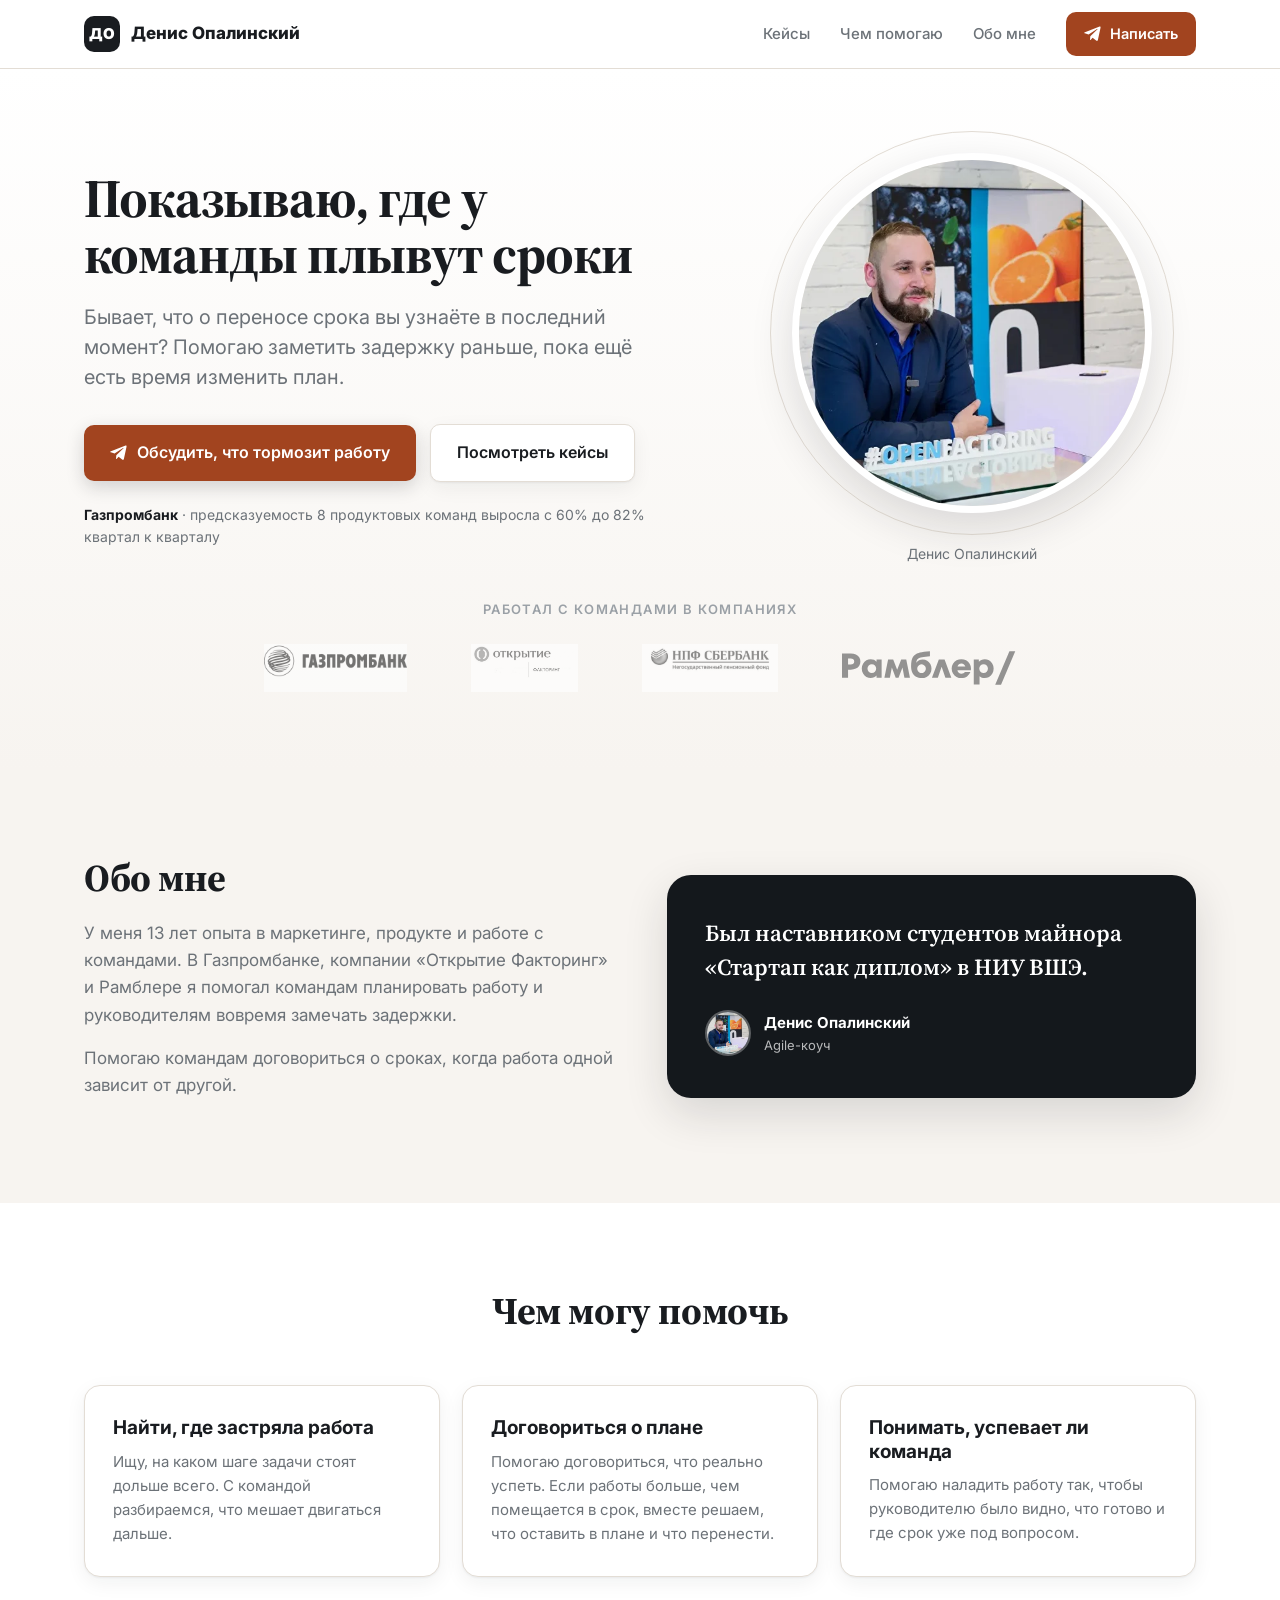
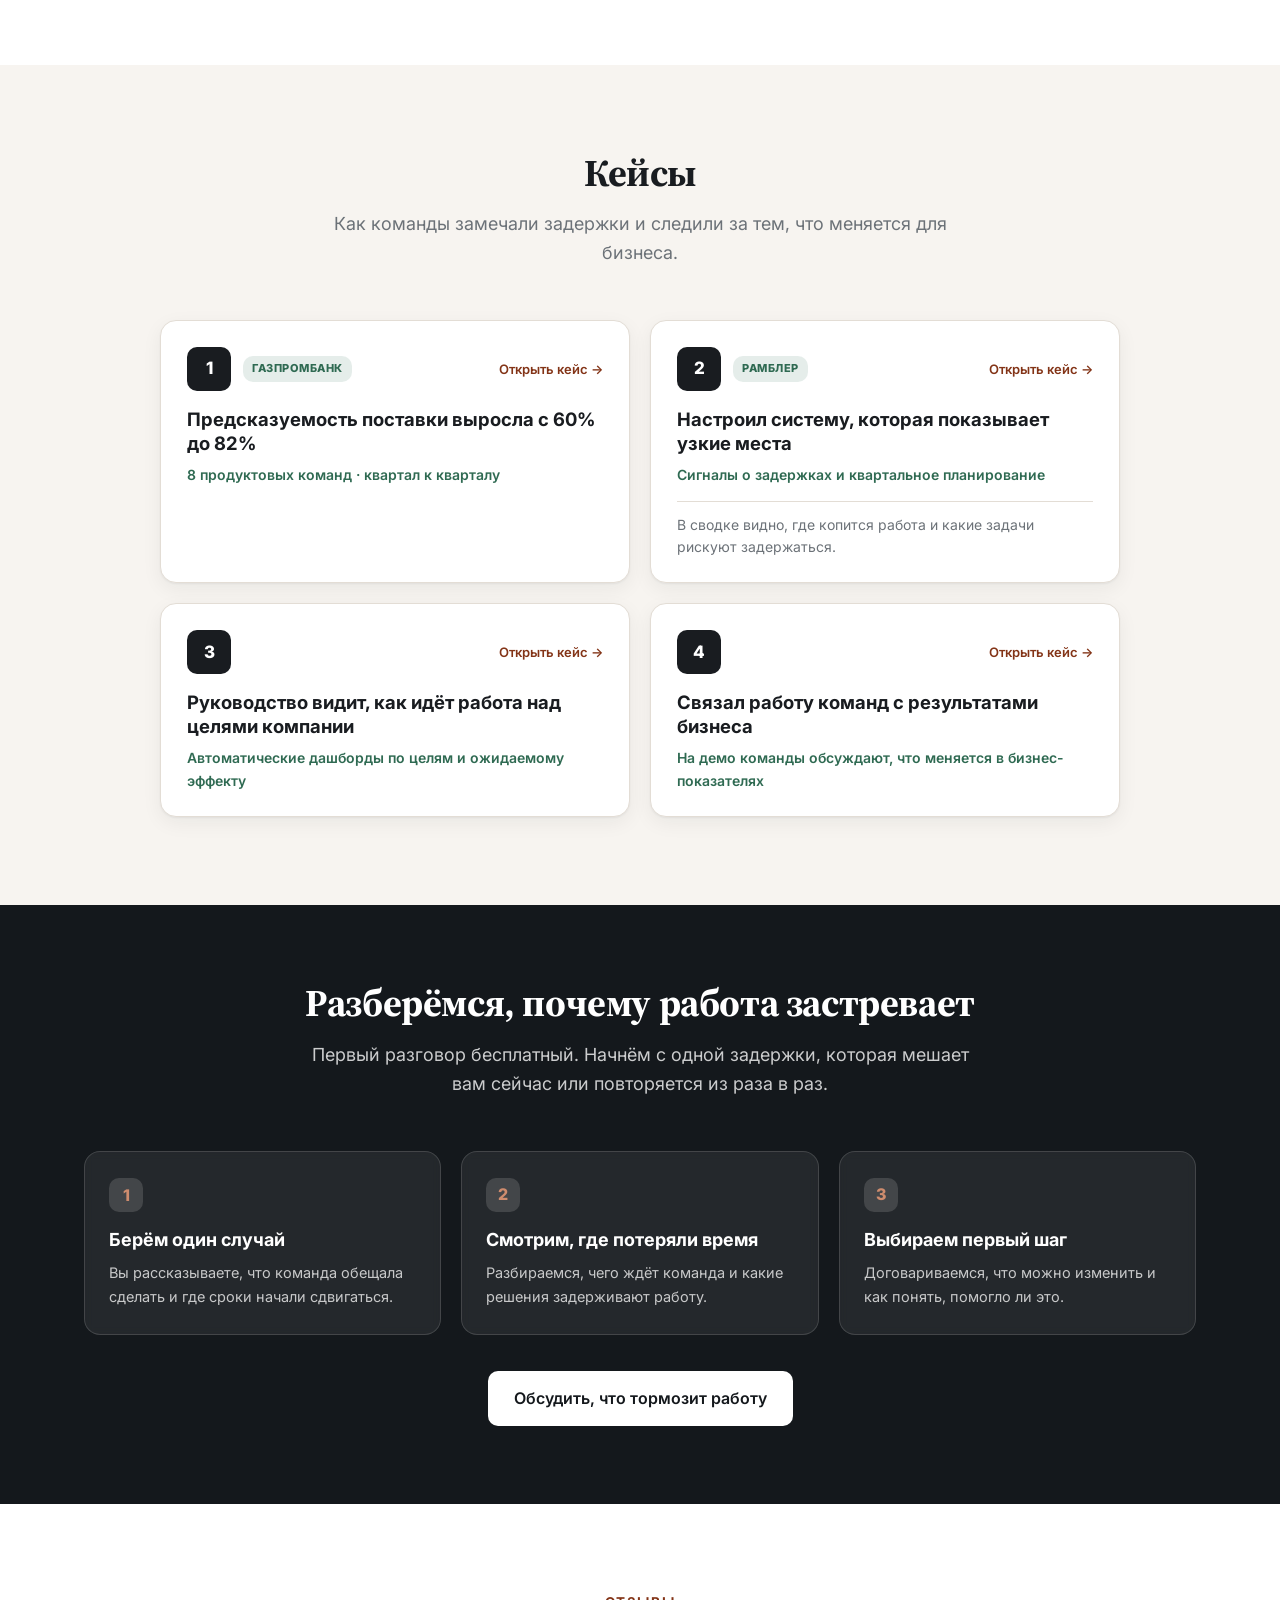
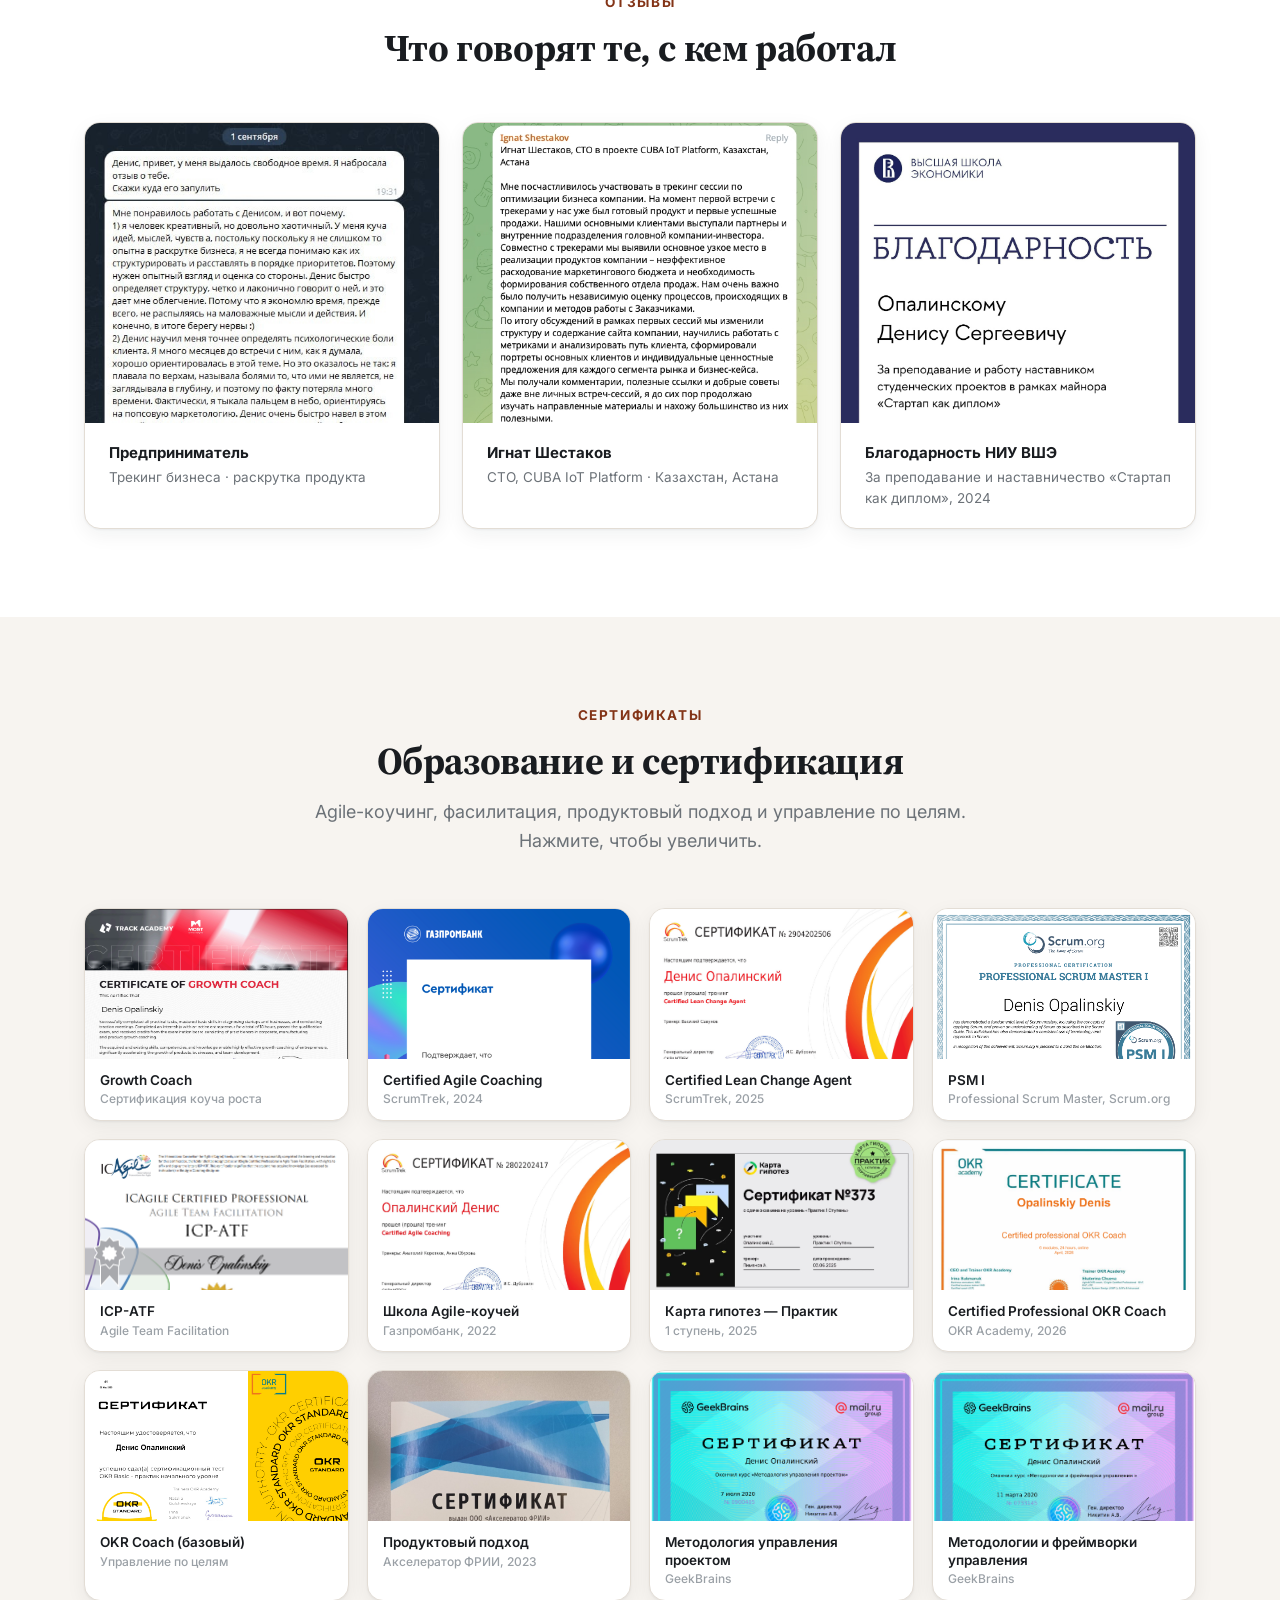
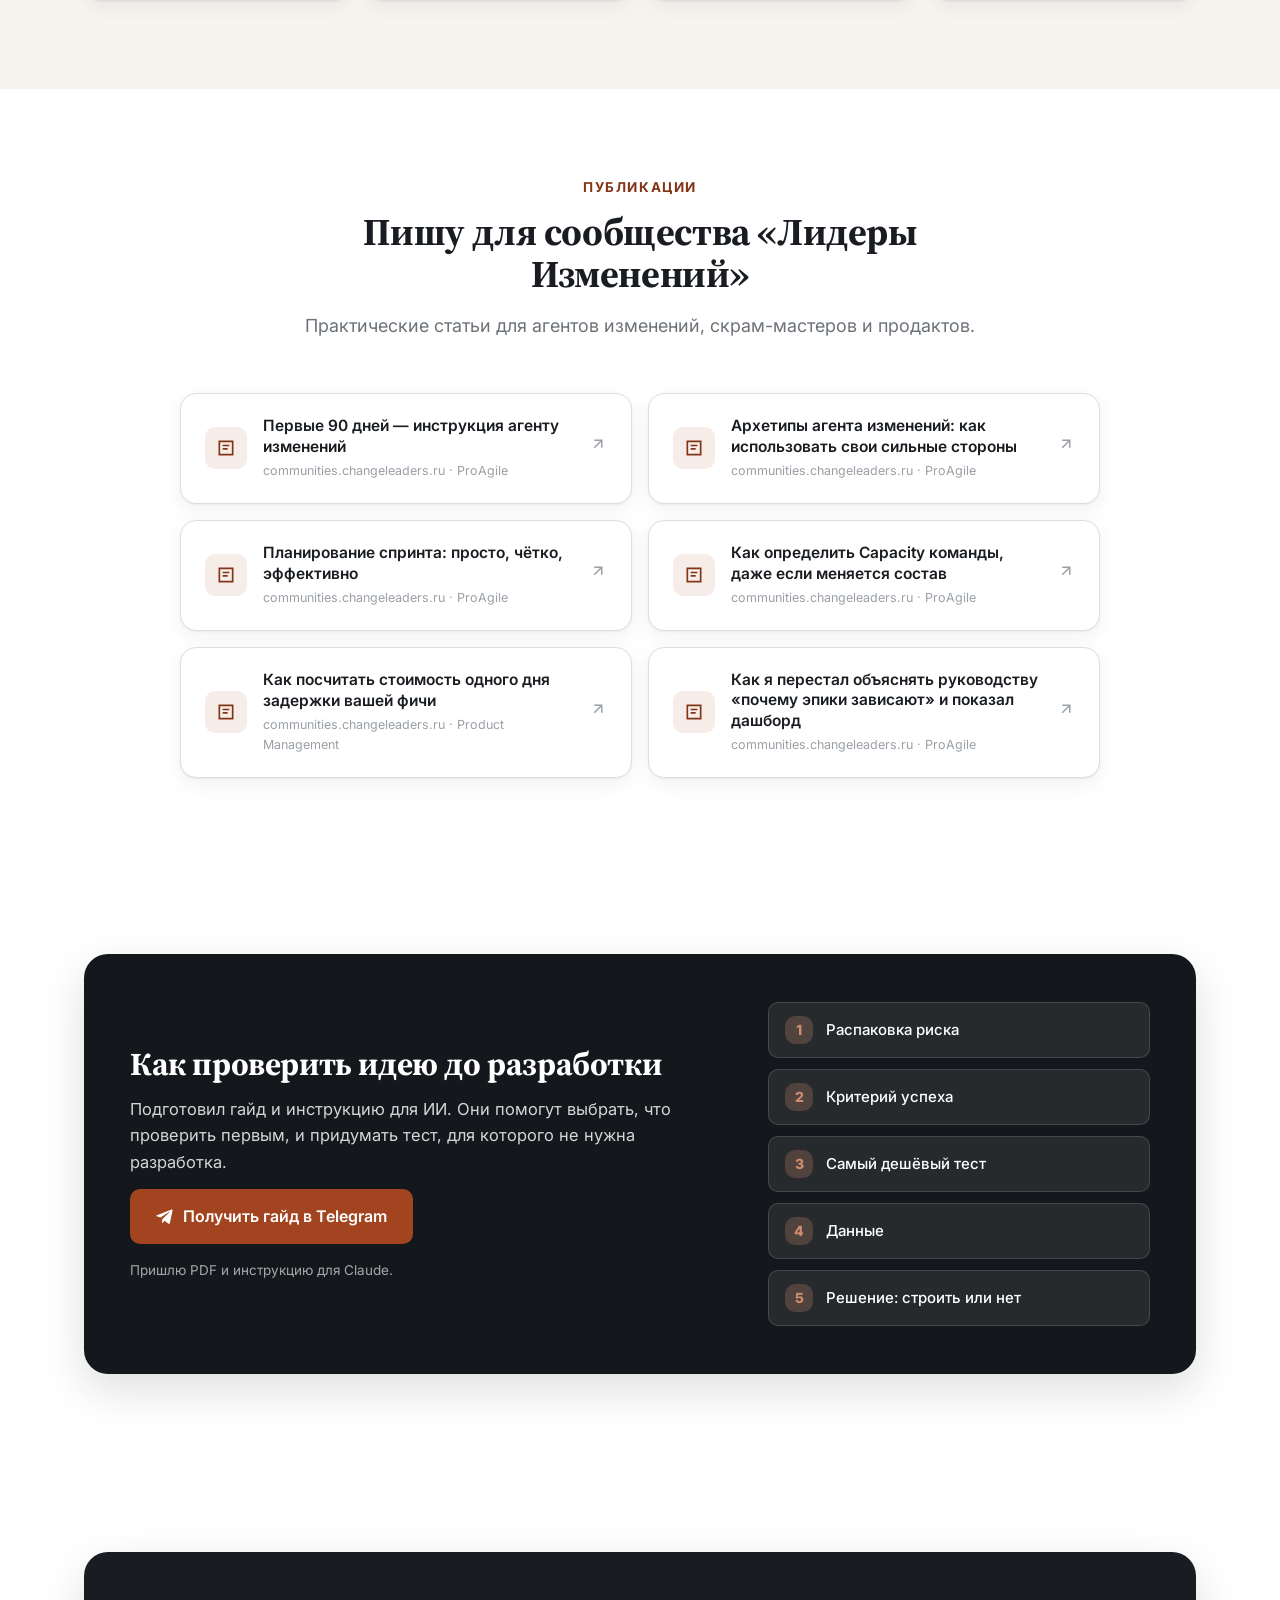
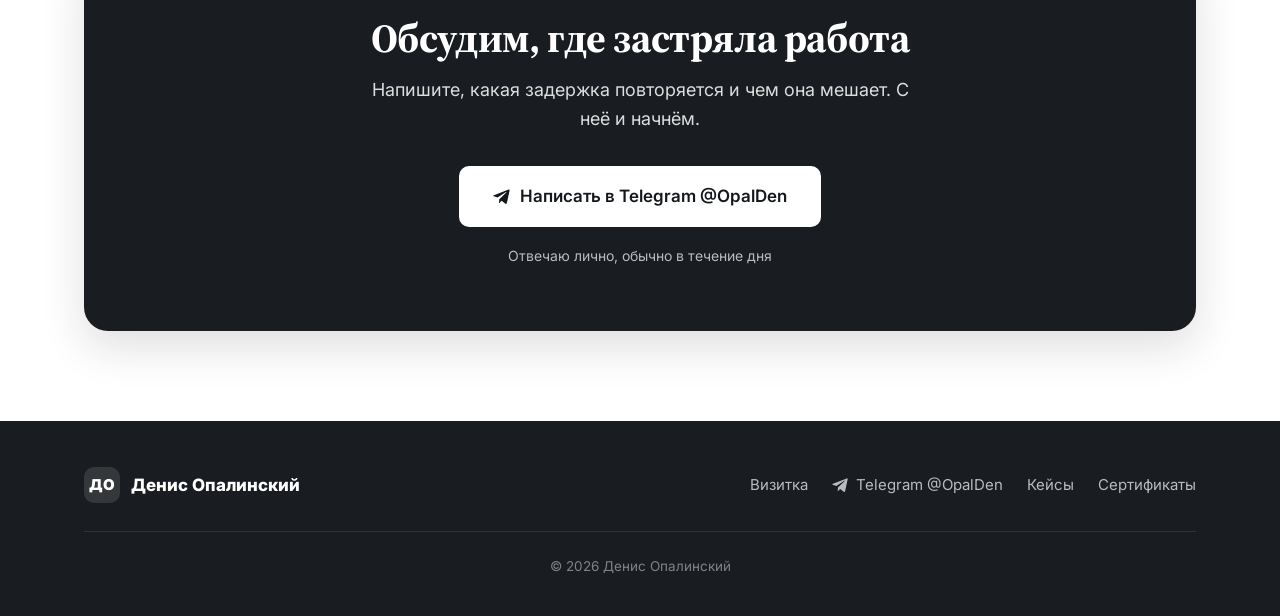
==== commit 65ba07cc: "Добавить электронную визитку с QR и защищённым редактором" ====
--- a/index.html
+++ b/index.html
@@ -758,6 +758,7 @@
     <div class="foot">
       <a href="#top" class="brand"><span class="mark">ДО</span> Денис Опалинский</a>
       <div class="foot-links">
+        <a href="/card/">Визитка</a>
         <a href="https://t.me/OpalDen" target="_blank">
           <svg width="17" height="17" viewBox="0 0 24 24" fill="currentColor"><path d="M21.9 4.3 18.5 20c-.3 1.1-.9 1.4-1.9.9l-5.1-3.8-2.5 2.4c-.3.3-.5.5-1 .5l.4-5.1L18 5.6c.4-.3-.1-.5-.6-.2L6.1 12.6l-5-1.6c-1.1-.3-1.1-1 .2-1.5l19.5-7.5c.9-.3 1.7.2 1.1 2.3z"/></svg>
           Telegram @OpalDen
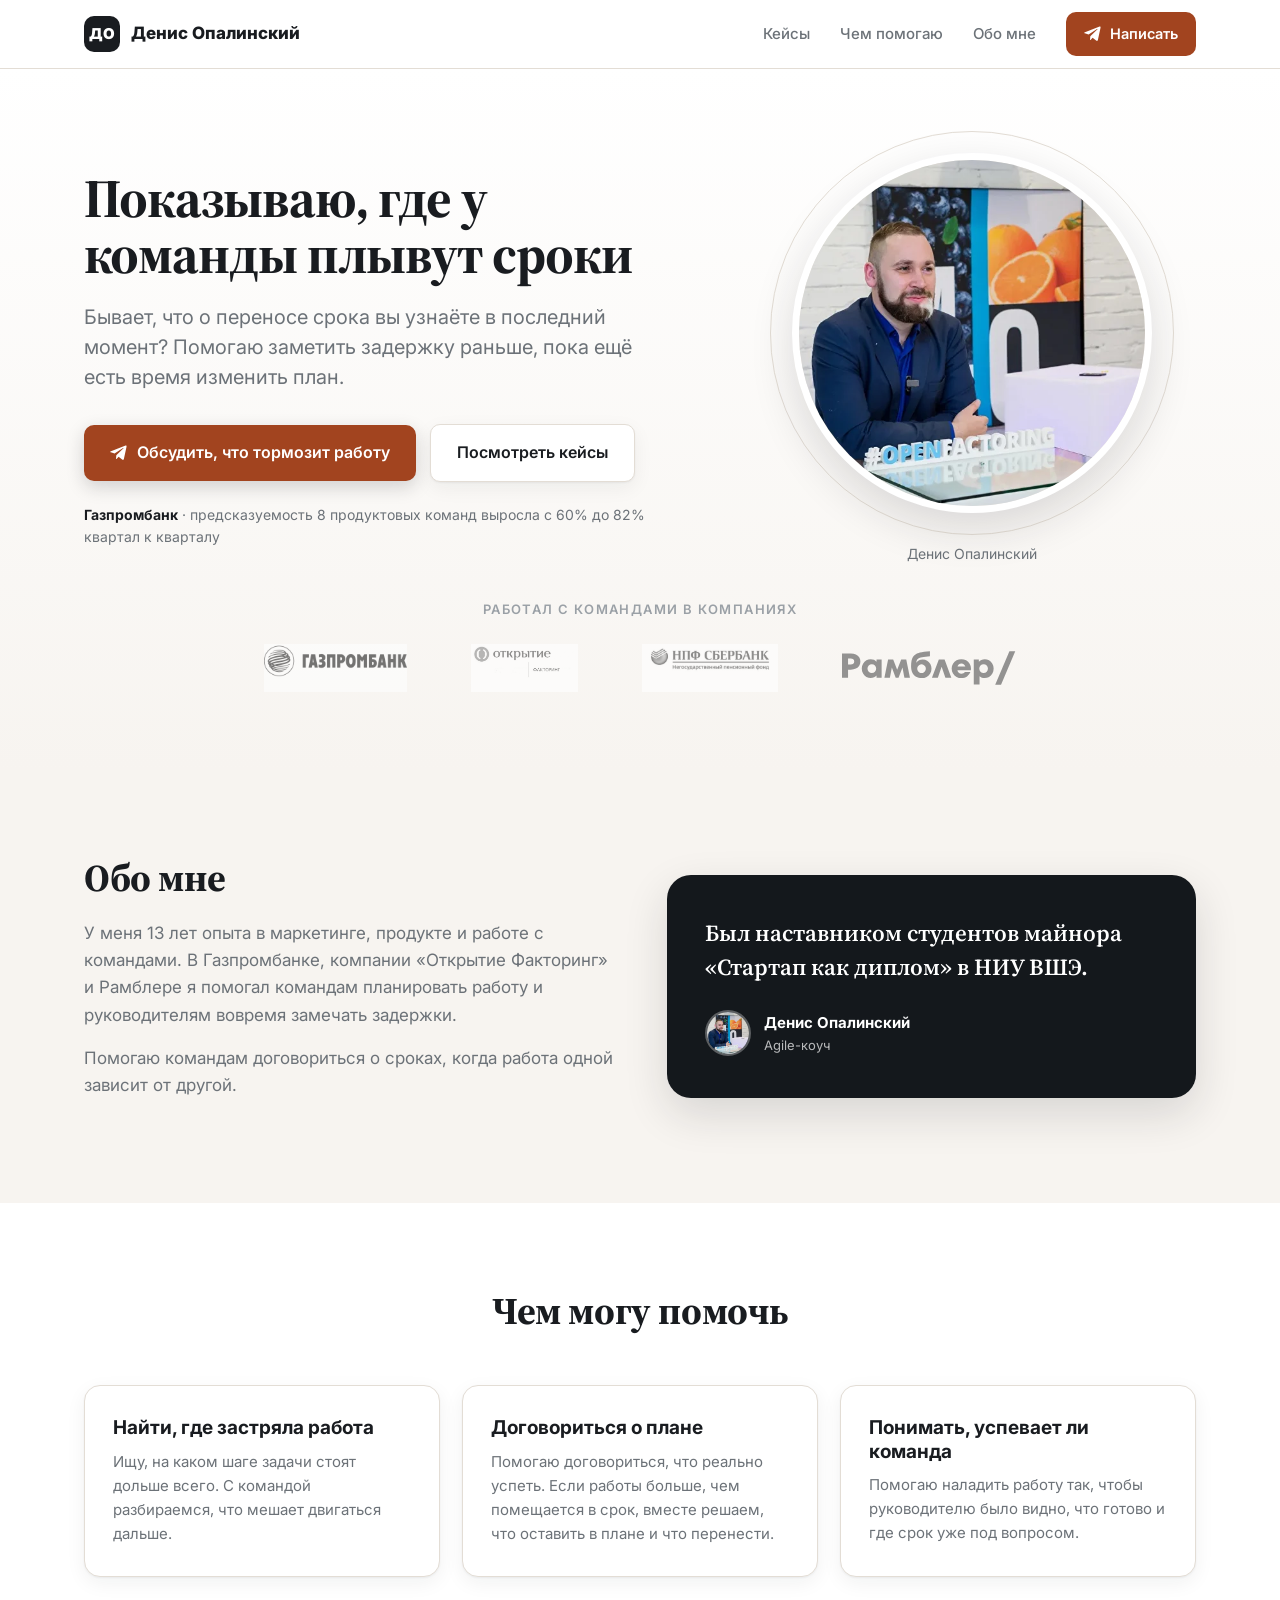
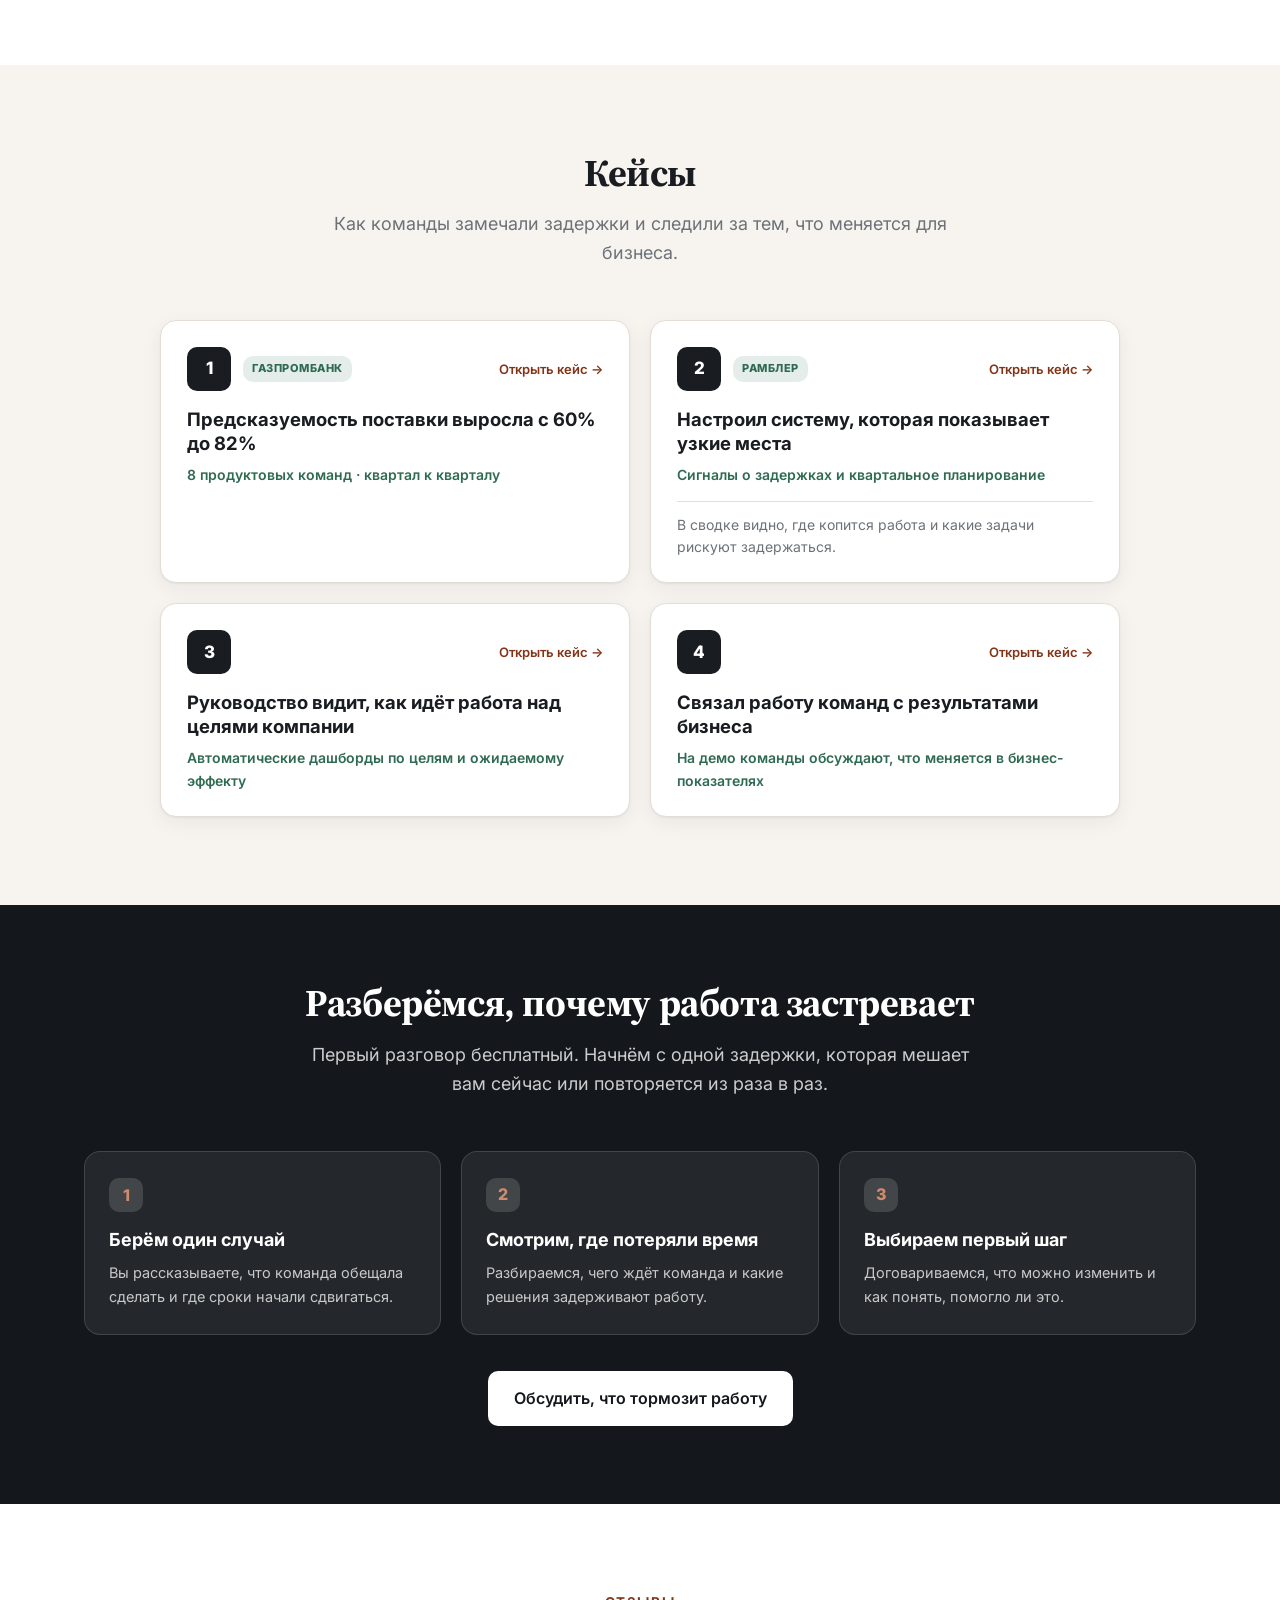
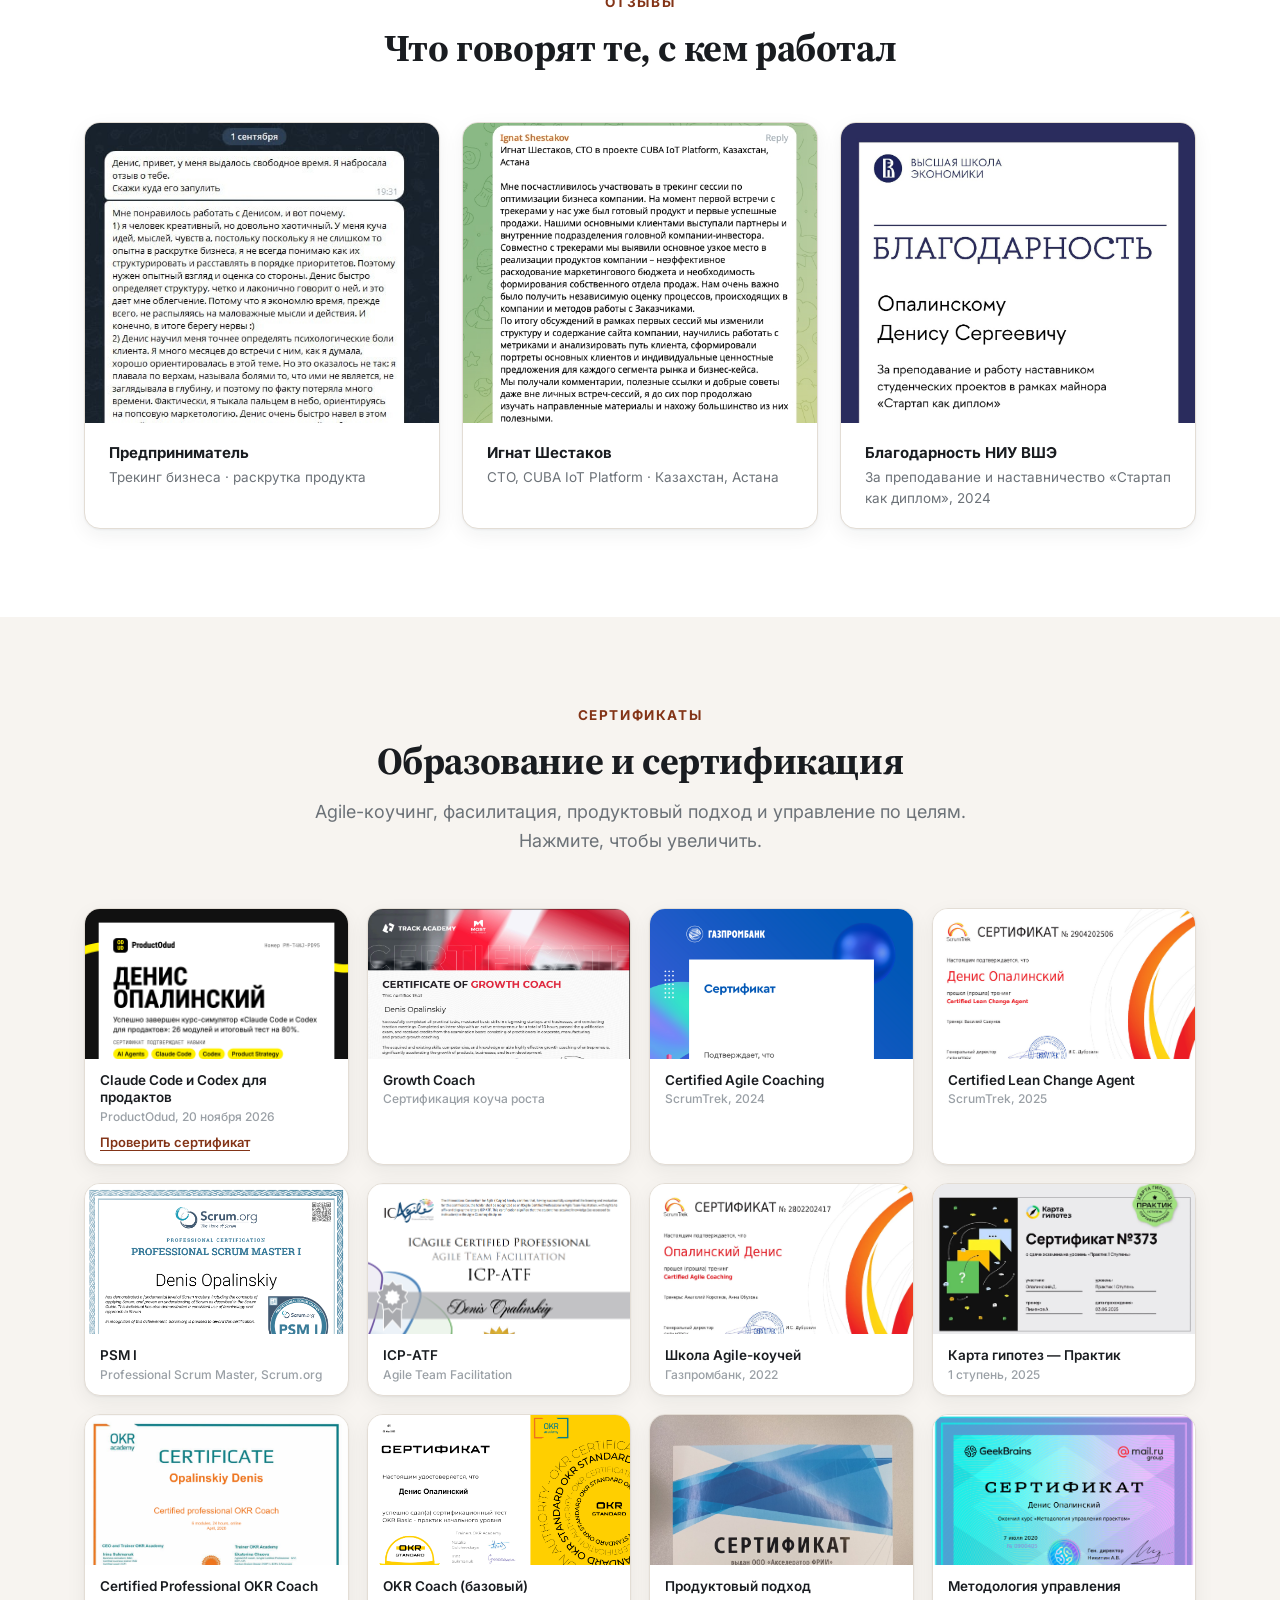
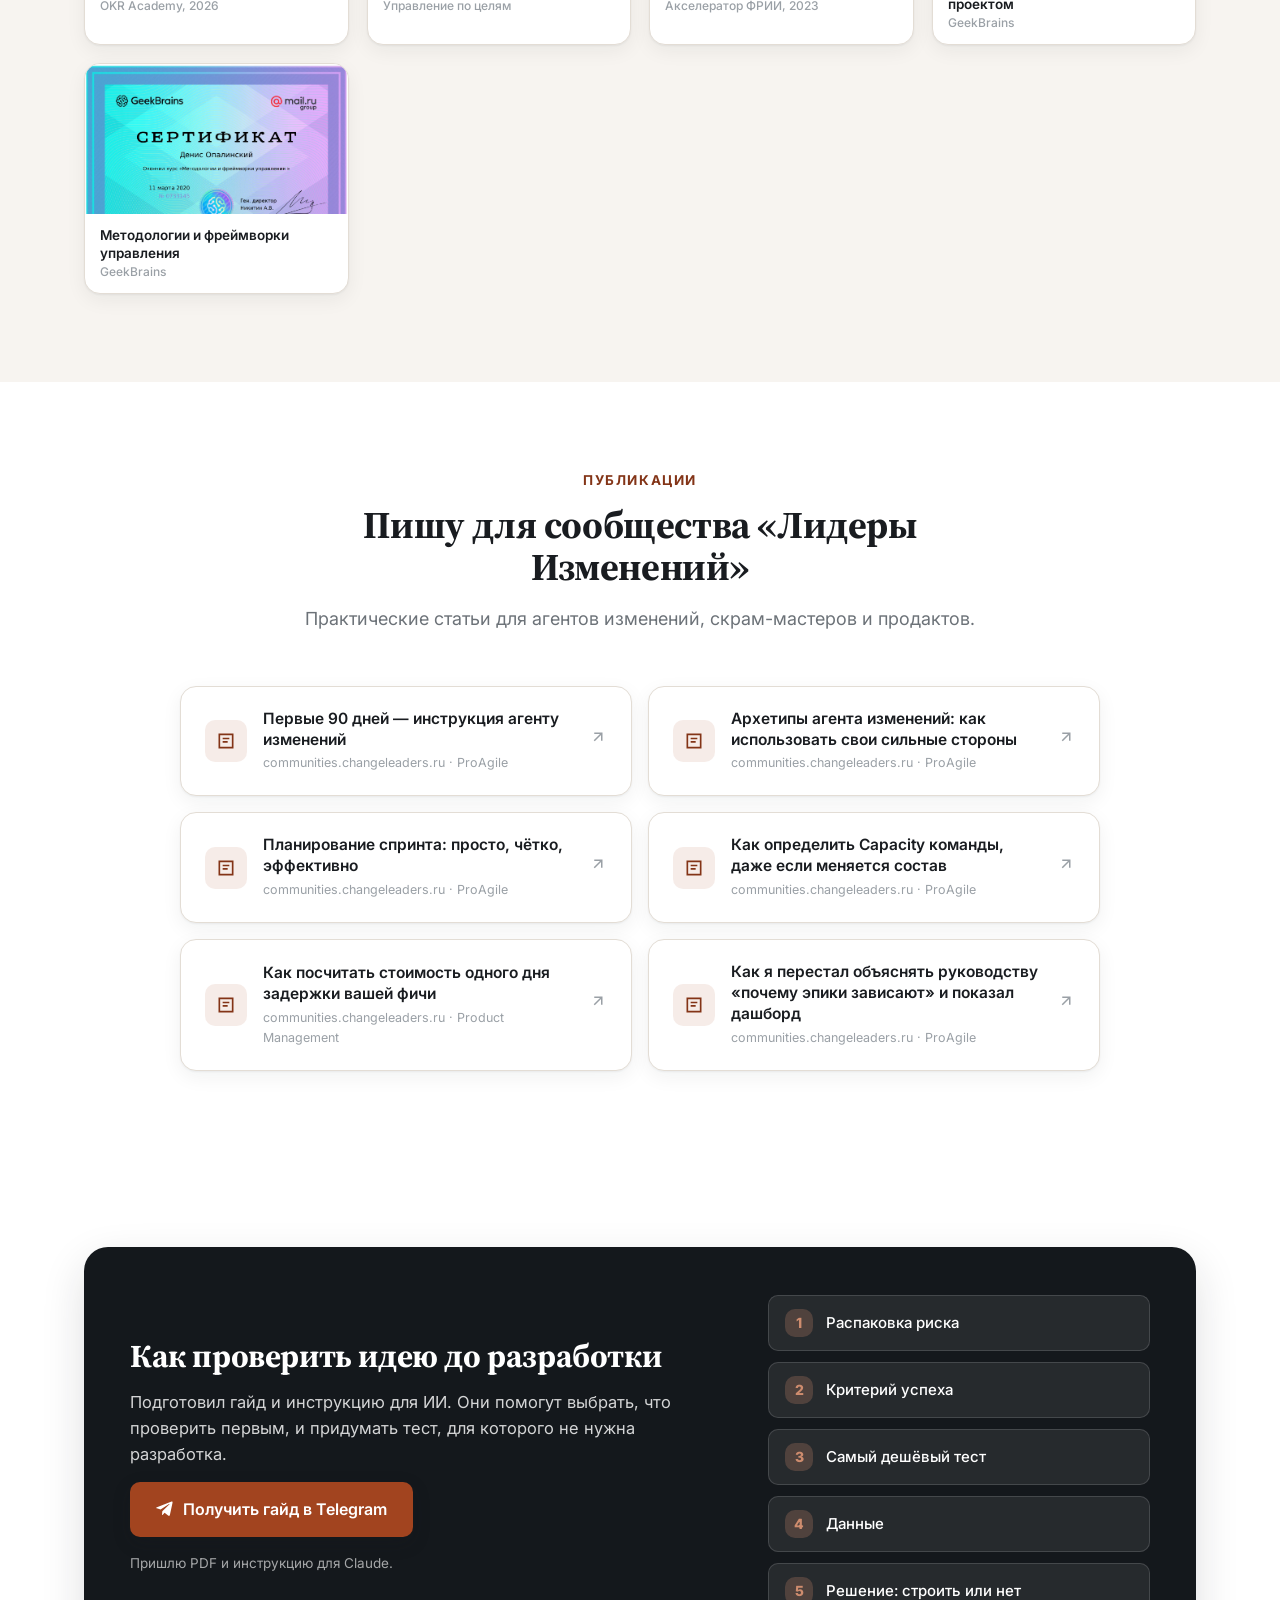
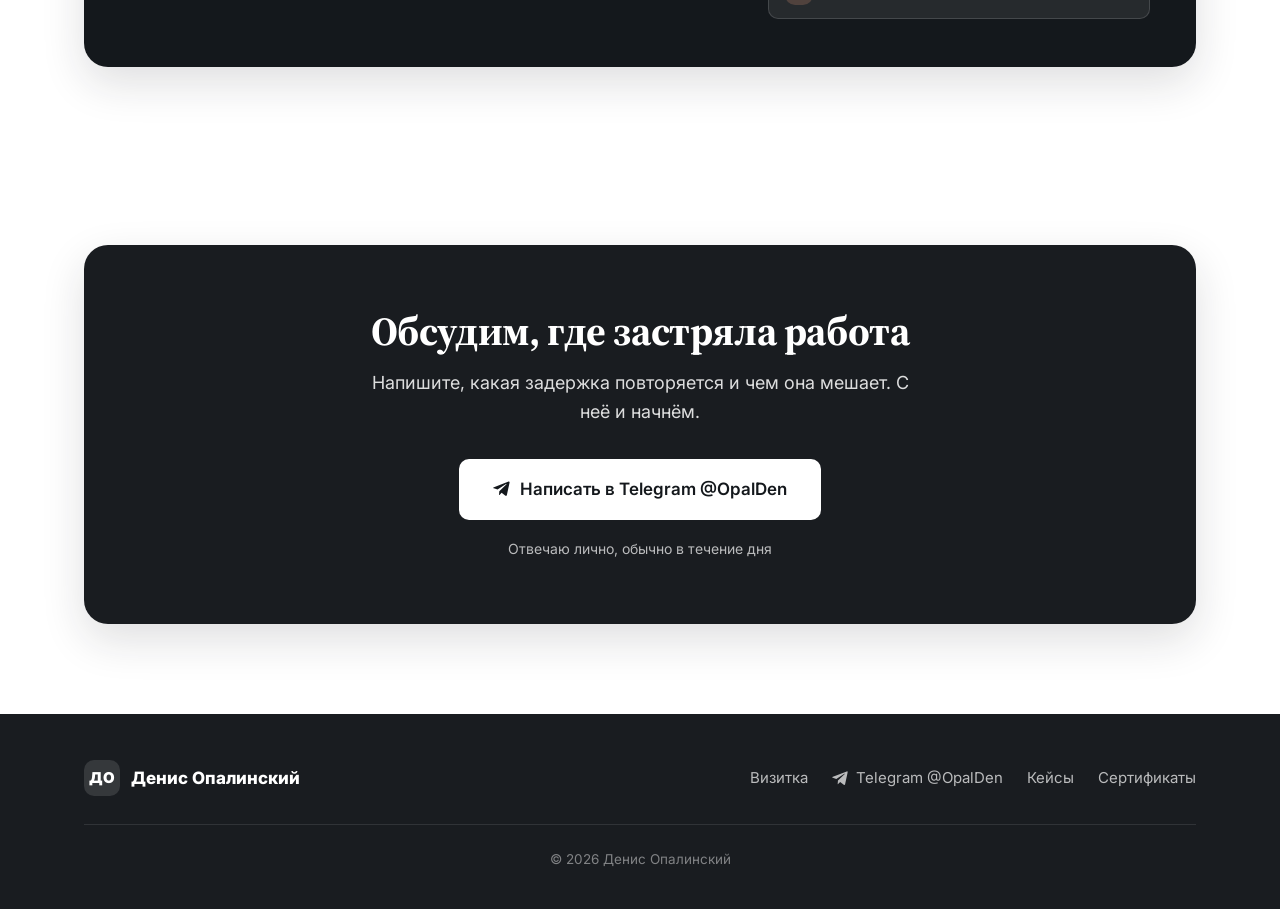
==== commit 479334ec: "Добавить сертификат Claude Code и Codex для продактов" ====
--- a/index.html
+++ b/index.html
@@ -303,6 +303,8 @@
   .cert .cap{padding:13px 15px;font-size:13.5px;font-weight:600;color:var(--ink);line-height:1.3}
   .cert .cap span{display:block;font-weight:500;color:var(--muted-2);font-size:12px;margin-top:2px}
 
+  .cert .cert-verify{display:inline-block;margin-top:9px;color:var(--accent-deep);text-decoration:underline;text-underline-offset:3px;font-size:13px}
+
   /* ---------- Publications ---------- */
   .pubs{display:grid;grid-template-columns:repeat(2,1fr);gap:16px;max-width:920px;margin:0 auto}
   .pub{
@@ -650,6 +652,7 @@
       <p>Agile-коучинг, фасилитация, продуктовый подход и управление по целям. Нажмите, чтобы увеличить.</p>
     </div>
     <div class="cert-grid">
+      <div class="cert reveal" data-img="certs/claude-code-codex-productodud.png"><div class="thumb"><img src="certs/claude-code-codex-productodud.png" alt="Сертификат Дениса Опалинского — Claude Code и Codex для продактов"></div><div class="cap">Claude Code и Codex для продактов<span>ProductOdud, 20 ноября 2026</span><a class="cert-verify" href="https://odud.pro/cert/T4NJPD95" target="_blank" rel="noopener noreferrer">Проверить сертификат</a></div></div>
       <div class="cert reveal" data-img="certs/growth-coach-DrztU4Iv.webp"><div class="thumb"><img src="certs/growth-coach-DrztU4Iv.webp" alt=""></div><div class="cap">Growth Coach<span>Сертификация коуча роста</span></div></div>
       <div class="cert reveal" data-img="certs/agile-coach-2-DDi9bIe2.webp"><div class="thumb"><img src="certs/agile-coach-2-DDi9bIe2.webp" alt=""></div><div class="cap">Certified Agile Coaching<span>ScrumTrek, 2024</span></div></div>
       <div class="cert reveal" data-img="certs/lcm-new-DU7jKFAf.jpg"><div class="thumb"><img src="certs/lcm-new-DU7jKFAf.jpg" alt=""></div><div class="cap">Certified Lean Change Agent<span>ScrumTrek, 2025</span></div></div>
@@ -867,6 +870,7 @@
   function nav(d){idx=(idx+d+gallery.length)%gallery.length;render();}
   // delegation — works for thumbnails cloned into the case modal too
   document.addEventListener('click',e=>{
+    if(e.target.closest('a')) return;
     const t=e.target.closest('[data-img]');
     if(t){e.stopPropagation();openLb(t);}
   });
